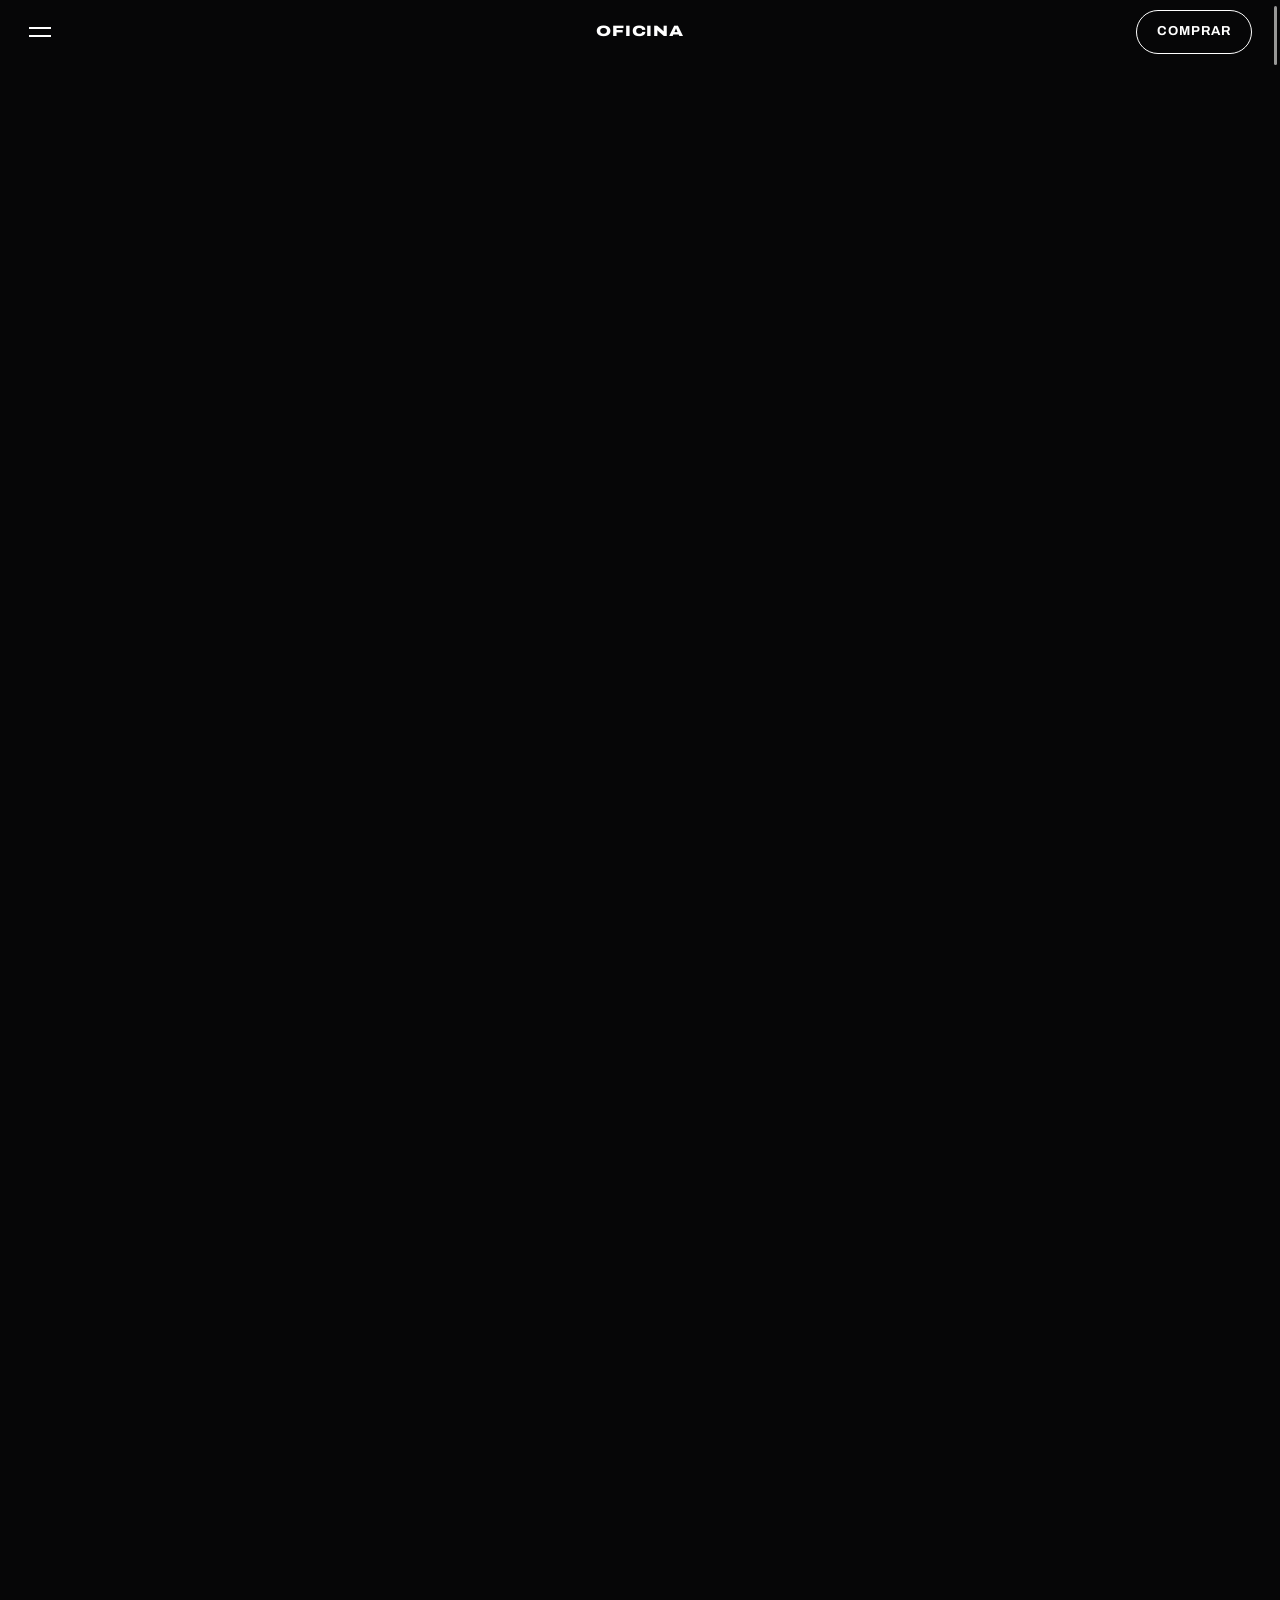
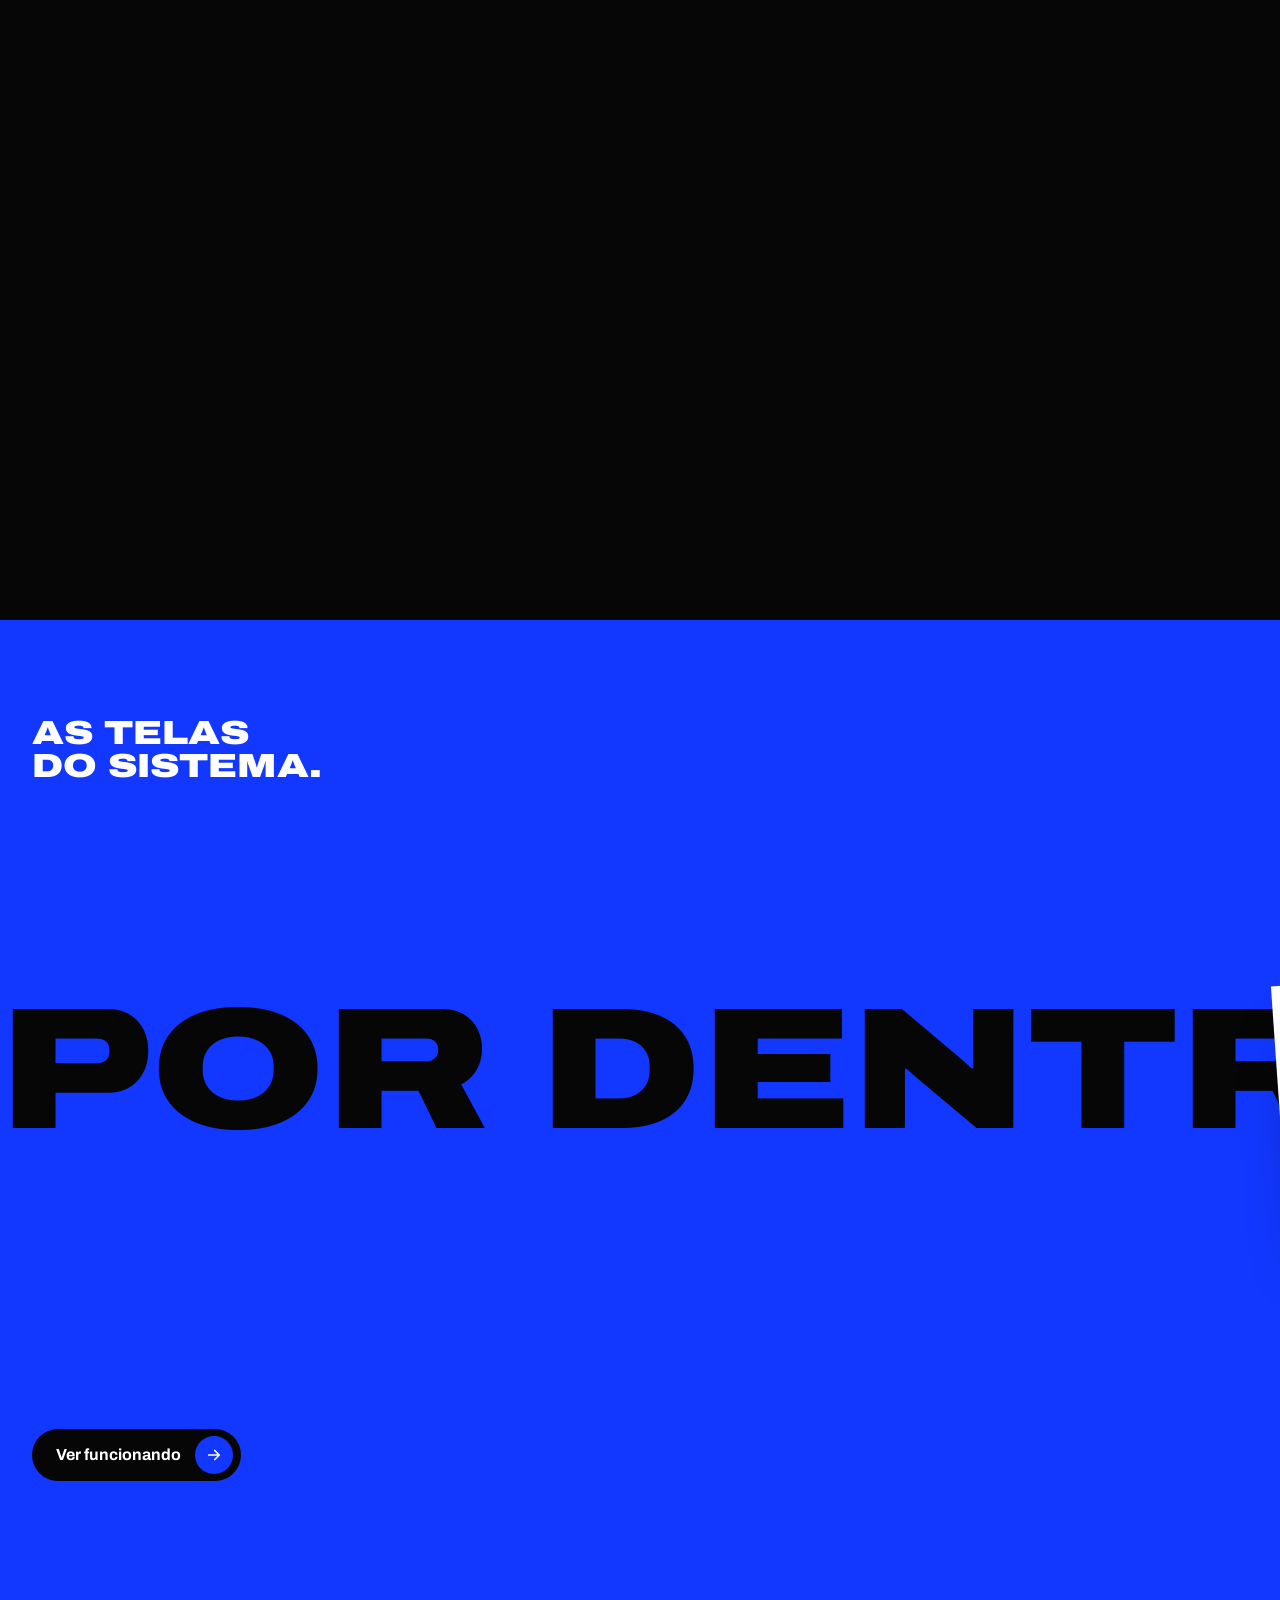
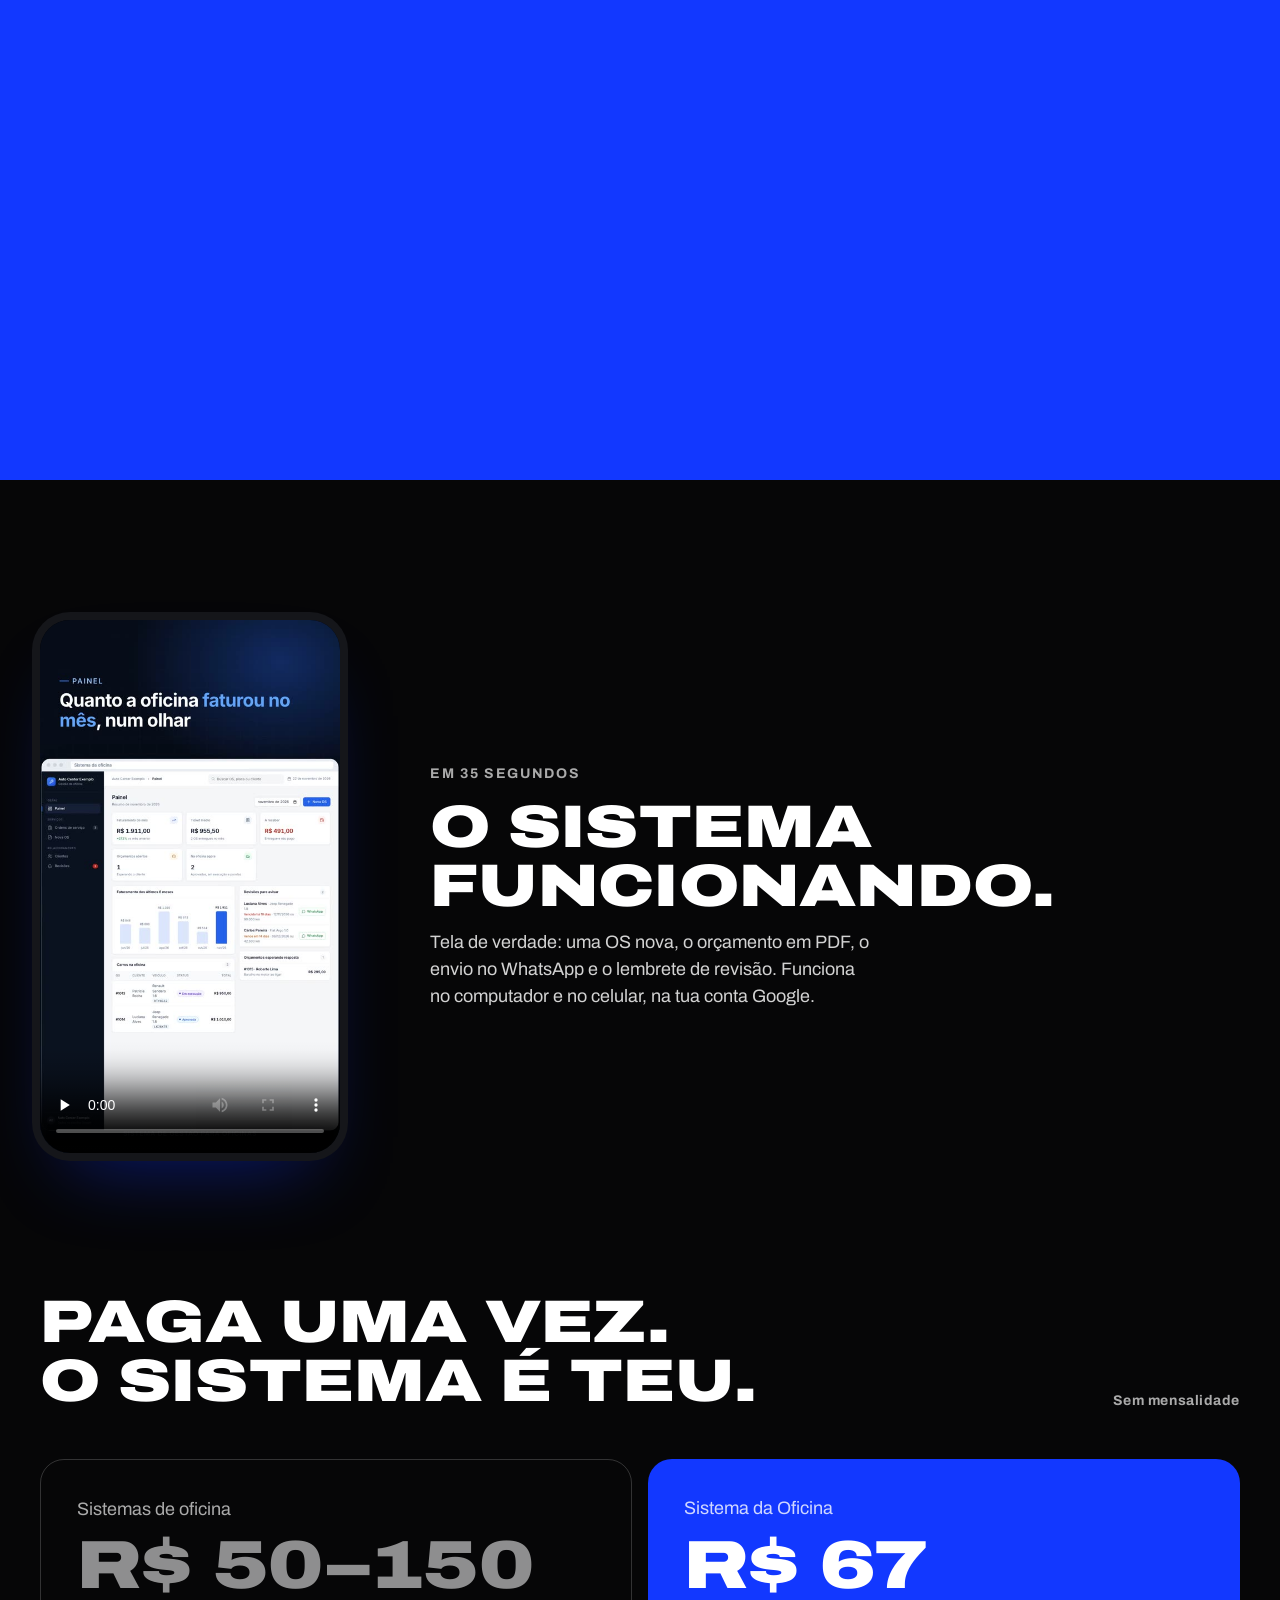
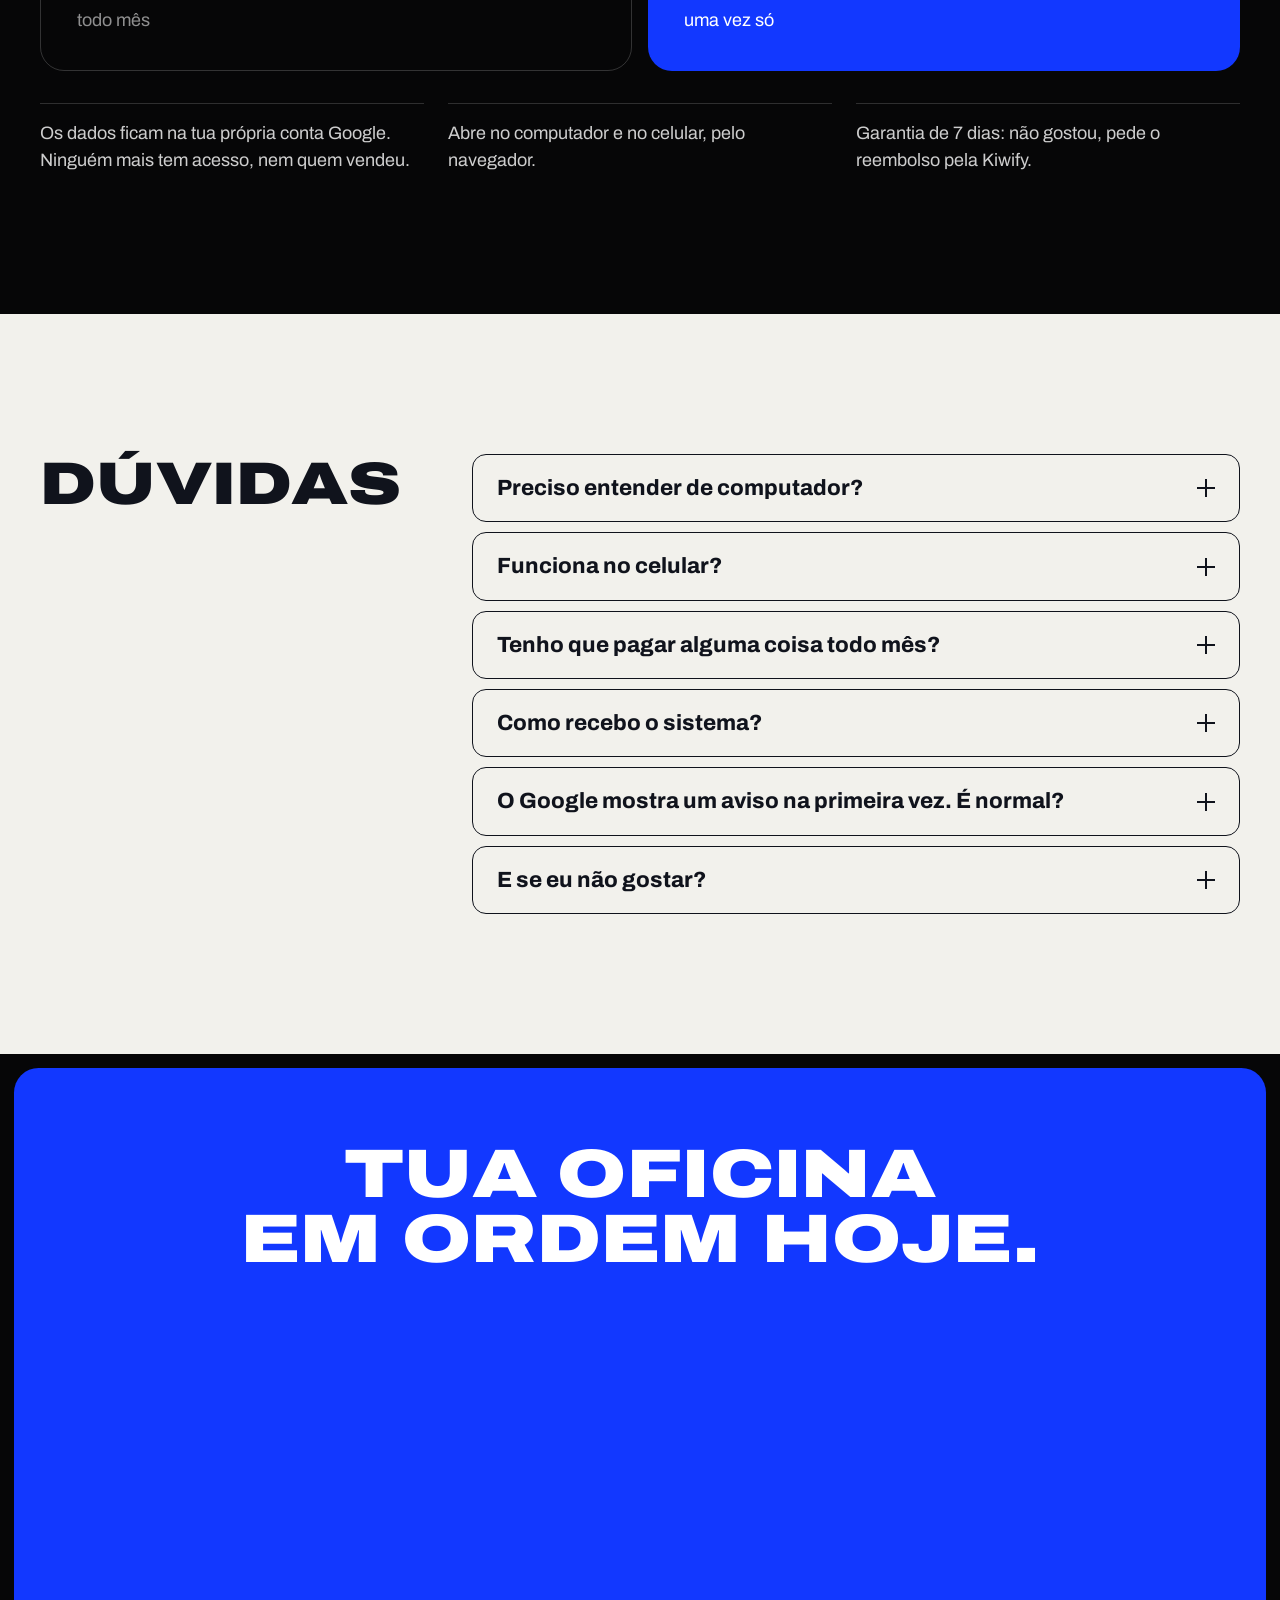
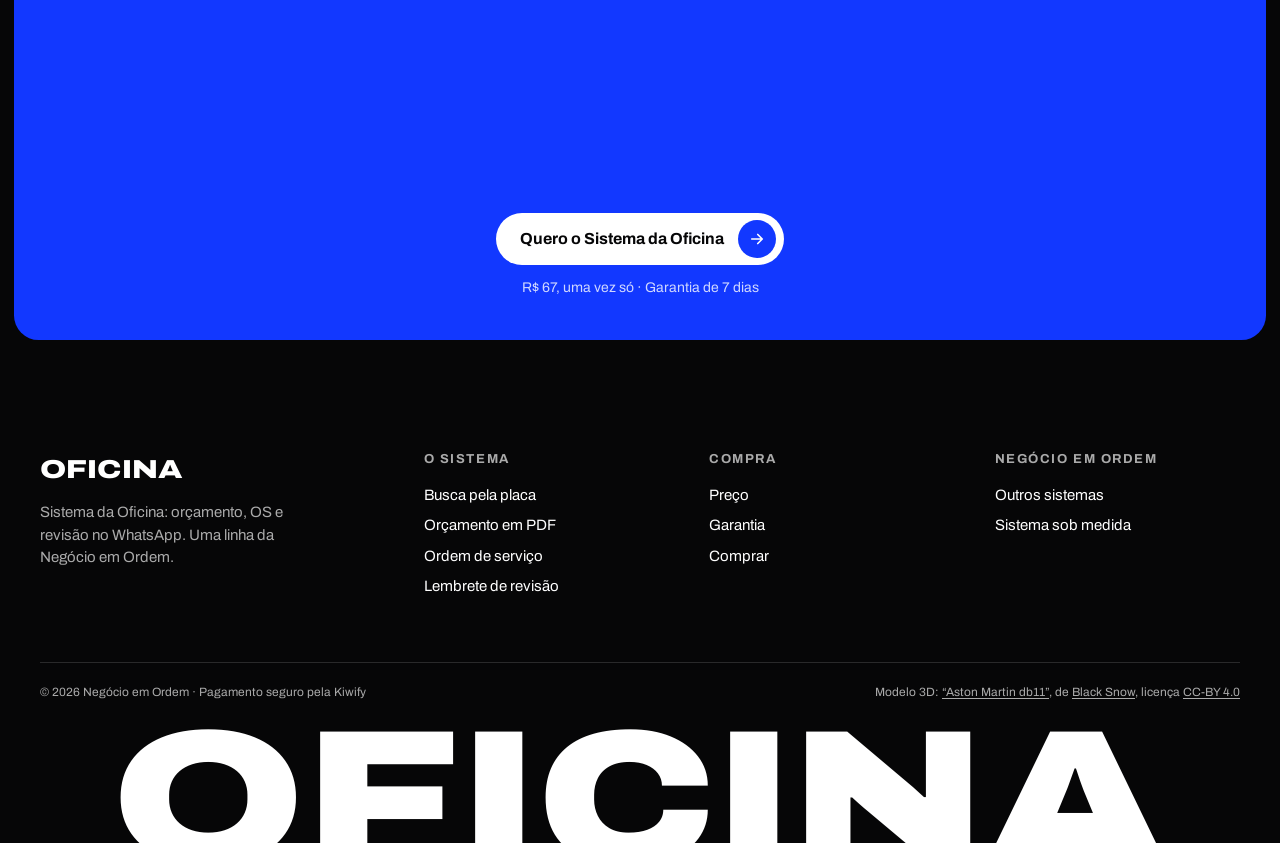
==== oficina/index.html @ cc2cb152 "Segurança: política de conteúdo (CSP) e de referência nas duas páginas Co-Authored-By: Claude Opus 5" ====
<!doctype html>
<html lang="pt-BR">
<head>
  <meta charset="utf-8">
  <meta name="viewport" content="width=device-width, initial-scale=1, viewport-fit=cover">
  <title>Sistema da Oficina · Orçamento em PDF, OS e revisão no WhatsApp</title>
  <meta name="description" content="Sistema simples para oficina mecânica: orçamento e OS em PDF com 1 clique, envio no WhatsApp, lembrete de revisão e painel do mês. R$ 67, pagamento único, sem mensalidade.">
  <meta property="og:title" content="Sistema da Oficina: tua oficina sem caderno">
  <meta property="og:description" content="Orçamento em PDF, OS, WhatsApp e lembrete de revisão. R$ 67, uma vez só.">
  <meta http-equiv="Content-Security-Policy" content="default-src 'self'; script-src 'self' 'unsafe-inline' 'wasm-unsafe-eval'; worker-src 'self' blob:; style-src 'self' 'unsafe-inline'; font-src 'self'; img-src 'self' data: blob:; media-src 'self'; connect-src 'self' data: blob:; object-src 'none'; base-uri 'self'; form-action 'none'; upgrade-insecure-requests">
  <meta name="referrer" content="strict-origin-when-cross-origin">
  <meta name="theme-color" content="#1238ff">
  <link rel="icon" href="./favicon.svg" type="image/svg+xml">
  <script type="module" crossorigin src="./assets/index-4RCoAnhT.js"></script>
  <link rel="stylesheet" crossorigin href="./assets/index-CP_zr4-T.css">
</head>
<body>
  <a class="pular" href="#servicos">Pular para o que o sistema faz</a>

  <header class="nav" data-tema="azul">
    <button class="nav__menu" type="button" aria-expanded="false" aria-controls="menu"><span class="sr">Abrir o menu</span><i></i><i></i></button>
    <a class="nav__logo larga" href="#inicio" aria-label="Sistema da Oficina, voltar ao início">Oficina</a>
    <a class="nav__cta" href="#comprar">Comprar</a>
  </header>

  <nav class="menu" id="menu" aria-label="Menu" hidden>
    <ul class="menu__lista">
      <li><a href="#servicos">O sistema</a></li>
      <li><a href="#trabalhos">Por dentro</a></li>
      <li><a href="#video">Vídeo</a></li>
      <li><a href="#preco">Preço</a></li>
      <li><a href="#duvidas">Dúvidas</a></li>
      <li><a href="#comprar">Comprar</a></li>
    </ul>
    <p class="menu__pe">R$ 67, uma vez só · Garantia de 7 dias · Pagamento pela Kiwify</p>
  </nav>

  <main>
    <!-- Cena presa: hero → passagem → mapa do sistema. O carro é o mesmo do começo ao fim (canvas .palco). -->
    <section class="cena" id="inicio" data-cena aria-label="Início">
      <div class="cena__fixa">
        <div class="abertura" aria-hidden="true"><div class="abertura__faixa"></div></div>

        <div class="hero">
          <p class="hero__marca larga" aria-hidden="true"><span>O</span><span>F</span><span>I</span><span>C</span><span>I</span><span>N</span><span>A</span></p>
          <div class="hero__vaga" aria-hidden="true"></div>
          <div class="hero__cupula" aria-hidden="true"></div>
          <div class="hero__texto">
            <h1 class="hero__titulo larga">Orçamento, OS e revisão.<br>Tua oficina sem caderno.</h1>
            <a class="botao botao--claro" href="#comprar"><span>Quero o meu por R$ 67</span><i class="botao__seta" aria-hidden="true"></i></a>
          </div>
        </div>

        <div class="mapa fundo-claro" id="servicos">
          <div class="mapa__papel" aria-hidden="true"></div>
          <div class="mapa__vaga" aria-hidden="true"></div>
          <h2 class="mapa__titulo larga">Da placa<br>à revisão.</h2>
          <ol class="mapa__lista" aria-label="O que o sistema faz">
            <li class="servico" data-zona="lavagem" data-ancora="0.30,0.42" data-lado="d">
              <h3 class="servico__nome larga">Busca pela placa</h3>
              <p>Digita a placa e o cliente aparece, com o carro e todo o histórico de serviços.</p>
              <span class="servico__preco">histórico por placa</span>
            </li>
            <li class="servico" data-zona="polimento" data-ancora="0.08,-0.40" data-lado="d">
              <h3 class="servico__nome larga">Orçamento em PDF</h3>
              <p>Peças e mão de obra somam sozinhas. O PDF sai com o nome da tua oficina.</p>
              <span class="servico__preco">com um clique</span>
            </li>
            <li class="servico" data-zona="vitrificacao" data-ancora="-0.30,-0.10" data-lado="e">
              <h3 class="servico__nome larga">Direto no WhatsApp</h3>
              <p>Um botão abre a conversa com o cliente, e a mensagem com o orçamento já vem escrita.</p>
              <span class="servico__preco">mensagem pronta</span>
            </li>
            <li class="servico" data-zona="ppf" data-ancora="-0.44,0.22" data-lado="e">
              <h3 class="servico__nome larga">Ordem de serviço</h3>
              <p>Do orçamento à entrega: aprovado, em serviço, pronto e entregue. Tu sabes onde está cada carro.</p>
              <span class="servico__preco">status de cada carro</span>
            </li>
            <li class="servico" data-zona="interior" data-ancora="-0.02,0.20" data-lado="d">
              <h3 class="servico__nome larga">Painel do mês</h3>
              <p>Faturamento, ticket médio, quanto falta receber e os carros que estão na oficina.</p>
              <span class="servico__preco">tudo num olhar</span>
            </li>
            <li class="servico" data-zona="farois" data-ancora="-0.44,-0.33" data-lado="e">
              <h3 class="servico__nome larga">Lembrete de revisão</h3>
              <p>A próxima troca de óleo por data e por KM. Quando estiver perto de vencer, o sistema avisa.</p>
              <span class="servico__preco">o cliente volta</span>
            </li>
          </ol>
          <svg class="mapa__fio" aria-hidden="true"><path pathLength="1000"/><circle r="4"/></svg>
        </div>
      </div>
    </section>

    <section class="secao trabalhos" id="trabalhos" data-cena aria-labelledby="trabalhos-titulo">
      <div class="trabalhos__fixa">
        <p class="trabalhos__palavra larga" aria-hidden="true">Por dentro</p>
        <h2 class="trabalhos__titulo larga" id="trabalhos-titulo">As telas<br>do sistema.</h2>
        <ul class="trabalhos__trilho">
          <li class="carta"><figure><div class="carta__foto" data-foto="oficina/painel.jpg"></div><figcaption><b>Painel</b><span>Faturamento e revisões</span></figcaption></figure></li>
          <li class="carta"><figure><div class="carta__foto" data-foto="oficina/nova.jpg"></div><figcaption><b>Nova OS</b><span>Placa, peças e mão de obra</span></figcaption></figure></li>
          <li class="carta"><figure><div class="carta__foto" data-foto="oficina/pdf.jpg"></div><figcaption><b>Orçamento</b><span>PDF e WhatsApp</span></figcaption></figure></li>
          <li class="carta"><figure><div class="carta__foto" data-foto="oficina/os.jpg"></div><figcaption><b>Ordens de serviço</b><span>Status de cada carro</span></figcaption></figure></li>
          <li class="carta"><figure><div class="carta__foto" data-foto="oficina/clientes.jpg"></div><figcaption><b>Clientes</b><span>Histórico por placa</span></figcaption></figure></li>
          <li class="carta"><figure><div class="carta__foto" data-foto="oficina/revisoes.jpg"></div><figcaption><b>Revisões</b><span>Lembrete no WhatsApp</span></figcaption></figure></li>
        </ul>
        <a class="botao botao--escuro trabalhos__mais" href="#video"><span>Ver funcionando</span><i class="botao__seta" aria-hidden="true"></i></a>
      </div>
    </section>

    <section class="secao video" id="video" aria-labelledby="video-titulo">
      <div class="video__grade">
        <div class="video__tela"><video src="./video.mp4" poster="./img/oficina/video-capa.jpg" controls playsinline preload="none"></video></div>
        <div class="video__legenda">
          <p class="estudio__rotulo">Em 35 segundos</p>
          <h2 class="estudio__titulo larga" id="video-titulo">O sistema<br>funcionando.</h2>
          <p class="estudio__texto">Tela de verdade: uma OS nova, o orçamento em PDF, o envio no WhatsApp e o lembrete de revisão. Funciona no computador e no celular, na tua conta Google.</p>
        </div>
      </div>
    </section>

    <section class="secao preco" id="preco" aria-labelledby="preco-titulo">
      <div class="preco__topo">
        <h2 class="parede__titulo larga" id="preco-titulo">Paga uma vez.<br>O sistema é teu.</h2>
        <p class="parede__nota">Sem mensalidade</p>
      </div>
      <div class="preco__grade">
        <div class="preco__card preco__card--eles"><p>Sistemas de oficina</p><b class="larga">R$ 50–150</b><span>todo mês</span></div>
        <div class="preco__card preco__card--nos"><p>Sistema da Oficina</p><b class="larga">R$ 67</b><span>uma vez só</span></div>
      </div>
      <ul class="preco__lista">
        <li>Os dados ficam na tua própria conta Google. Ninguém mais tem acesso, nem quem vendeu.</li>
        <li>Abre no computador e no celular, pelo navegador.</li>
        <li>Garantia de 7 dias: não gostou, pede o reembolso pela Kiwify.</li>
      </ul>
    </section>

    <section class="secao duvidas fundo-claro" id="duvidas" aria-labelledby="duvidas-titulo">
      <h2 class="duvidas__titulo larga" id="duvidas-titulo">Dúvidas</h2>
      <div class="duvidas__lista">
        <details class="duvida"><summary><span>Preciso entender de computador?</span><i aria-hidden="true"></i></summary><div class="duvida__resposta"><p>Não. Se tu usas WhatsApp, tu consegues usar o sistema.</p></div></details>
        <details class="duvida"><summary><span>Funciona no celular?</span><i aria-hidden="true"></i></summary><div class="duvida__resposta"><p>Sim. Tu abres pelo link no navegador do celular e dá para salvar como atalho na tela inicial.</p></div></details>
        <details class="duvida"><summary><span>Tenho que pagar alguma coisa todo mês?</span><i aria-hidden="true"></i></summary><div class="duvida__resposta"><p>Não. Só precisa de uma conta Google, que é gratuita.</p></div></details>
        <details class="duvida"><summary><span>Como recebo o sistema?</span><i aria-hidden="true"></i></summary><div class="duvida__resposta"><p>Logo depois do pagamento chega um link no teu e-mail. Tu clicas em "Fazer uma cópia", o sistema vai para a tua conta Google e é só colocar o nome, o endereço e o telefone da oficina.</p></div></details>
        <details class="duvida"><summary><span>O Google mostra um aviso na primeira vez. É normal?</span><i aria-hidden="true"></i></summary><div class="duvida__resposta"><p>É. Como o sistema roda só na tua conta, o Google pede a tua autorização uma vez. O passo a passo mostra onde clicar.</p></div></details>
        <details class="duvida"><summary><span>E se eu não gostar?</span><i aria-hidden="true"></i></summary><div class="duvida__resposta"><p>Tu tens 7 dias de garantia. Pede o reembolso pela própria Kiwify, sem perguntas.</p></div></details>
      </div>
    </section>

    <section class="fecho" id="comprar" data-fecho aria-labelledby="fecho-titulo">
      <div class="fecho__card">
        <h2 class="fecho__titulo larga" id="fecho-titulo"><span>Tua oficina</span> <span>em ordem</span> <span>hoje.</span></h2>
        <div class="fecho__vaga" aria-hidden="true"></div>
        <div class="fecho__acoes">
          <a class="botao botao--claro" href="#comprar" data-checkout><span>Quero o Sistema da Oficina</span><i class="botao__seta" aria-hidden="true"></i></a>
          <p>R$ 67, uma vez só · Garantia de 7 dias</p>
        </div>
      </div>
    </section>
  </main>

  <footer class="secao rodape">
    <div class="rodape__grade">
      <div class="rodape__marca">
        <p class="larga">Oficina</p>
        <p>Sistema da Oficina: orçamento, OS e revisão no WhatsApp. Uma linha da Negócio em Ordem.</p>
      </div>
      <div><h3>O sistema</h3><ul><li><a href="#servicos">Busca pela placa</a></li><li><a href="#servicos">Orçamento em PDF</a></li><li><a href="#servicos">Ordem de serviço</a></li><li><a href="#servicos">Lembrete de revisão</a></li></ul></div>
      <div><h3>Compra</h3><ul><li><a href="#preco">Preço</a></li><li><a href="#duvidas">Garantia</a></li><li><a href="#comprar">Comprar</a></li></ul></div>
      <div><h3>Negócio em Ordem</h3><ul><li><a href="../">Outros sistemas</a></li><li><a href="../#sob-medida">Sistema sob medida</a></li></ul></div>
    </div>
    <div class="rodape__fim">
      <p>© 2026 Negócio em Ordem · Pagamento seguro pela Kiwify</p>
      <p>Modelo 3D: <a href="https://sketchfab.com/3d-models/aston-martin-db11-0ce56f01b1ff40b3a4e36bc56873dbc7" target="_blank" rel="noopener">“Aston Martin db11”</a>, de <a href="https://sketchfab.com/BlackSnow02" target="_blank" rel="noopener">Black Snow</a>, licença <a href="http://creativecommons.org/licenses/by/4.0/" target="_blank" rel="noopener">CC-BY 4.0</a></p>
    </div>
    <p class="rodape__nome larga" aria-hidden="true">Oficina</p>
  </footer>

  <canvas class="palco" aria-hidden="true"></canvas>
  <script>
    /* === CONFIGURAÇÃO: cole aqui o link do checkout da Kiwify quando o produto for criado === */
    window.CHECKOUT = "";
  </script>
</body>
</html>
---- oficina/assets/index-CP_zr4-T.css ----
@font-face{font-family:Archivo Variable;font-style:normal;font-display:swap;font-weight:100 900;font-stretch:62% 125%;src:url(./archivo-vietnamese-standard-normal-rJmnGBSt.woff2)format("woff2-variations");unicode-range:U+102-103,U+110-111,U+128-129,U+168-169,U+1A0-1A1,U+1AF-1B0,U+300-301,U+303-304,U+308-309,U+323,U+329,U+1EA0-1EF9,U+20AB}@font-face{font-family:Archivo Variable;font-style:normal;font-display:swap;font-weight:100 900;font-stretch:62% 125%;src:url(./archivo-latin-ext-standard-normal-7khWdh9v.woff2)format("woff2-variations");unicode-range:U+100-2BA,U+2BD-2C5,U+2C7-2CC,U+2CE-2D7,U+2DD-2FF,U+304,U+308,U+329,U+1D00-1DBF,U+1E00-1E9F,U+1EF2-1EFF,U+2020,U+20A0-20AB,U+20AD-20C0,U+2113,U+2C60-2C7F,U+A720-A7FF}@font-face{font-family:Archivo Variable;font-style:normal;font-display:swap;font-weight:100 900;font-stretch:62% 125%;src:url(./archivo-latin-standard-normal-DY7AcnAa.woff2)format("woff2-variations");unicode-range:U+??,U+131,U+152-153,U+2BB-2BC,U+2C6,U+2DA,U+2DC,U+304,U+308,U+329,U+2000-206F,U+20AC,U+2122,U+2191,U+2193,U+2212,U+2215,U+FEFF,U+FFFD}:root{--azul:#1238ff;--azul-fundo:#0e2ad6;--preto:#060607;--grafite:#15161a;--papel:#f2f1ec;--branco:#fff;--tinta:#10131c;--cinza:#5b6170;--cinza-claro:#ffffffa8;--fonte:"Archivo Variable", "Archivo", system-ui, sans-serif;--larga:125%;--u:min(100vw / 1456, 100svh / 840);--su:min(1px, 100vw / 1280);--s-h2:calc(60 * var(--su));--s-h2-fecho:calc(78 * var(--su));--s-h3:calc(22 * var(--su));--s-corpo:calc(18 * var(--su));--s-pequeno:calc(14 * var(--su));--s-folga:calc(140 * var(--su));--s-titulo-conteudo:calc(48 * var(--su));--borda:calc(32 * var(--su));--largura:min(1200px, calc(100vw - 2 * var(--borda)));--curva:cubic-bezier(.16, 1, .3, 1);--rapido:.22s}@media (width<=1023px),(aspect-ratio<=4/5){:root{--u:min(100vw / 390, 100svh / 844);--su:min(1px, 100vw / 390);--s-h2:calc(36 * var(--su));--s-h2-fecho:calc(42 * var(--su));--s-h3:calc(19 * var(--su));--s-corpo:calc(16 * var(--su));--s-pequeno:calc(13 * var(--su));--s-folga:calc(88 * var(--su));--s-titulo-conteudo:calc(30 * var(--su));--borda:calc(20 * var(--su));--larga:104%}}*,:before,:after{box-sizing:border-box}*{margin:0;padding:0}html{-webkit-text-size-adjust:100%;scrollbar-width:none;-webkit-tap-highlight-color:transparent}html,body{overscroll-behavior-x:none;overflow-x:clip}html::-webkit-scrollbar{display:none}html.lenis,html.lenis body{height:auto}.lenis.lenis-smooth{scroll-behavior:auto!important}.lenis.lenis-stopped{overflow:clip}body{background:var(--preto);color:var(--branco);font-family:var(--fonte);font-size:var(--s-corpo);-webkit-font-smoothing:antialiased;text-rendering:optimizelegibility;line-height:1.5}img,svg,canvas{max-width:100%;display:block}a{color:inherit;text-decoration:none}button{font:inherit;color:inherit;cursor:pointer;background:0 0;border:0}ul,ol{list-style:none}.larga{font-stretch:var(--larga);text-transform:uppercase;letter-spacing:.005em;font-weight:850}.sr{clip-path:inset(50%);white-space:nowrap;width:1px;height:1px;position:absolute;overflow:hidden}.pular{z-index:100;background:var(--branco);color:var(--preto);transition:transform var(--rapido) var(--curva);border-radius:999px;padding:12px 18px;font-weight:700;position:fixed;top:16px;left:16px;transform:translateY(-160%)}.pular:focus-visible{transform:none}:focus-visible{outline:2px solid var(--branco);outline-offset:4px;border-radius:4px}.fundo-claro :focus-visible{outline-color:var(--azul)}.ln{margin:-.12em 0 -.22em;padding:.12em 0 .22em}.sbar{z-index:60;pointer-events:none;mix-blend-mode:difference;width:10px;position:fixed;top:6px;bottom:6px;right:3px}.sbar__thumb{opacity:0;width:3px;transition:opacity .5s, width .25s var(--curva);pointer-events:auto;cursor:grab;background:#fff9;border-radius:3px;position:absolute;right:0}.sbar.is-on .sbar__thumb{opacity:1}.sbar.is-none{display:none}.sbar.is-drag .sbar__thumb{cursor:grabbing}@media (hover:hover){.sbar__thumb:hover,.sbar.is-drag .sbar__thumb{opacity:1;width:6px}}.palco{z-index:3;pointer-events:none;width:100%;height:100lvh;position:fixed;top:0;left:0}.secao{z-index:4;position:relative}@media (prefers-reduced-motion:reduce){*,:before,:after{transition:none!important;animation:none!important}}.nav{z-index:50;height:calc(72 * var(--u));min-height:60px;padding:0 calc(32 * var(--u));color:var(--branco);transition:color .35s var(--curva);grid-template-columns:1fr auto 1fr;align-items:center;display:grid;position:fixed;inset:0 0 auto}.nav[data-tema=claro]{color:var(--tinta)}.nav__menu{width:44px;height:44px;transition:background-color var(--rapido) var(--curva);border-radius:999px;place-content:center;justify-self:start;gap:6px;margin-left:-10px;display:grid}.nav__menu i{width:22px;height:2px;transition:transform .4s var(--curva);background:currentColor;display:block}.nav__menu[aria-expanded=true] i:first-of-type{transform:translateY(4px)rotate(45deg)}.nav__menu[aria-expanded=true] i:last-of-type{transform:translateY(-4px)rotate(-45deg)}.nav__logo{letter-spacing:.06em;padding:13px 8px;font-size:15px}.nav__cta{letter-spacing:.08em;text-transform:uppercase;height:44px;transition:background-color var(--rapido) var(--curva), color var(--rapido) var(--curva), transform .15s;border:1.5px solid;border-radius:999px;justify-self:end;align-items:center;padding:0 20px;font-size:13px;font-weight:700;display:inline-flex}@media (hover:hover){.nav__menu:hover{background:color-mix(in srgb, currentColor 14%, transparent)}.nav__cta:hover{background:var(--branco);color:var(--azul);border-color:var(--branco)}.nav[data-tema=claro] .nav__cta:hover{background:var(--tinta);color:var(--papel);border-color:var(--tinta)}.nav__logo:hover{opacity:.7}}.nav__cta:active,.nav__menu:active{transform:scale(.96)}.menu{z-index:45;background:var(--preto);color:var(--branco);padding:calc(100 * var(--u)) calc(64 * var(--u)) calc(56 * var(--u));clip-path:inset(0 0 100%);transition:clip-path .7s var(--curva);align-content:center;display:grid;position:fixed;inset:0}.menu[hidden]{visibility:hidden;display:grid}.menu.is-aberto{clip-path:inset(0);visibility:visible}.menu__lista{gap:calc(6 * var(--u));display:grid}.menu__lista a{font-stretch:var(--larga);text-transform:uppercase;font-weight:850;font-size:clamp(36px, calc(76 * var(--u)), 92px);transition:color var(--rapido) var(--curva), transform .45s var(--curva);padding:.06em 0;line-height:1;display:inline-block}.menu__pe{margin-top:calc(48 * var(--u));color:var(--cinza-claro);font-size:15px}.menu__pe a{text-underline-offset:3px;text-decoration:underline}@media (hover:hover){.menu__lista a:hover{color:var(--azul);transform:translate(14px)}}@media (width<=1023px),(aspect-ratio<=4/5){.menu{padding:96px var(--borda) 40px}.menu__lista a{font-size:calc(40 * var(--u))}}.botao{--b-fundo:var(--branco);--b-texto:var(--preto);--b-seta:var(--azul);background:var(--b-fundo);height:52px;color:var(--b-texto);white-space:nowrap;transition:background-color var(--rapido) var(--curva), color var(--rapido) var(--curva), transform .15s var(--curva);border-radius:999px;align-items:center;gap:14px;padding:0 8px 0 24px;font-size:16px;font-weight:700;display:inline-flex}.botao--escuro{--b-fundo:var(--preto);--b-texto:var(--branco);--b-seta:var(--azul)}.botao__seta{background:var(--b-seta);border-radius:999px;flex:none;width:38px;height:38px;position:relative;overflow:hidden}.botao__seta:before,.botao__seta:after{content:"";background:var(--branco);transition:transform .45s var(--curva);position:absolute;inset:0;-webkit-mask:url("data:image/svg+xml,%3Csvg xmlns='http://www.w3.org/2000/svg' viewBox='0 0 24 24'%3E%3Cpath d='M5 12h13M13 6l6 6-6 6' fill='none' stroke='%23000' stroke-width='2.2' stroke-linecap='round' stroke-linejoin='round'/%3E%3C/svg%3E") 50%/18px no-repeat;mask:url("data:image/svg+xml,%3Csvg xmlns='http://www.w3.org/2000/svg' viewBox='0 0 24 24'%3E%3Cpath d='M5 12h13M13 6l6 6-6 6' fill='none' stroke='%23000' stroke-width='2.2' stroke-linecap='round' stroke-linejoin='round'/%3E%3C/svg%3E") 50%/18px no-repeat}.botao__seta:after{transform:translate(-100%)}@media (hover:hover){.botao:hover .botao__seta:before{transform:translate(100%)}.botao:hover .botao__seta:after{transform:translate(0)}.botao--claro:hover{--b-fundo:#e9ecff}.botao--escuro:hover{--b-fundo:#1b1c21}}.botao:active{transform:scale(.98)}.cena{z-index:1;height:780svh;position:relative}.cena__fixa{background:var(--azul);height:100svh;position:sticky;top:0;overflow:hidden}.abertura{z-index:6;pointer-events:none;position:absolute;inset:0}.abertura:before{content:"";background:var(--preto);clip-path:polygon(var(--a1,-40%) 0, 100% 0, 100% 100%, var(--a2,-60%) 100%);position:absolute;inset:0}.abertura__faixa{clip-path:polygon(var(--f1,-40%) 0, var(--a1,-40%) 0, var(--a2,-60%) 100%, var(--f2,-60%) 100%);background:#3d5bff;position:absolute;inset:0}html:not(.js) .abertura,.abertura.is-fim{display:none}.hero{position:absolute;inset:0}.hero__marca{left:50%;top:calc(86 * var(--u));font-size:calc(248 * var(--u));white-space:nowrap;color:var(--branco);font-weight:900;line-height:.8;display:flex;position:absolute;translate:-50%}.hero__marca span{display:block}.hero__vaga{left:50%;top:calc(370 * var(--u));width:calc(670 * var(--u));height:calc(306 * var(--u));position:absolute;transform:translate(-50%,-50%)}.hero__cupula{left:50%;top:calc(454 * var(--u));width:calc(1864 * var(--u));aspect-ratio:1;margin-left:calc(-932 * var(--u));background:var(--preto);transform-origin:50%;translate:0 var(--sobe,0%);border-radius:50%;position:absolute}.hero__texto{left:0;right:0;top:calc(560 * var(--u));justify-items:center;gap:calc(24 * var(--u));text-align:center;padding:0 var(--borda);display:grid;position:absolute}.hero__titulo{font-size:calc(26 * var(--u));text-wrap:balance;font-weight:800;line-height:1.12}.mapa{color:var(--tinta);pointer-events:none;position:absolute;inset:0}.mapa__papel{background:var(--papel);transform:translateY(var(--papel-y,101%));position:absolute;inset:0}.mapa__vaga{width:calc(640 * var(--u));height:calc(290 * var(--u));position:absolute;top:54%;left:50%;transform:translate(-50%,-50%)}.mapa__titulo{left:calc(64 * var(--u));top:calc(118 * var(--u));font-size:calc(54 * var(--u));visibility:hidden;font-weight:900;line-height:.98;position:absolute}.mapa__lista{position:absolute;inset:0}.servico{width:calc(286 * var(--u));gap:calc(10 * var(--u));visibility:hidden;pointer-events:auto;display:grid;position:absolute;top:0;left:0}.servico__nome{font-size:calc(22 * var(--u));font-weight:850;line-height:1.05}.servico p{font-size:calc(16 * var(--u));color:#3c4150;line-height:1.45}.servico__preco{margin-top:calc(4 * var(--u));padding:calc(6 * var(--u)) calc(12 * var(--u));background:var(--azul);color:var(--branco);font-size:calc(14 * var(--u));border-radius:999px;justify-self:start;font-weight:700}.mapa__fio{width:100%;height:100%;position:absolute;inset:0;overflow:visible}.mapa__fio path{fill:none;stroke:var(--tinta);stroke-width:1.2px;stroke-dasharray:1000;stroke-dashoffset:1000px}.mapa__fio circle{fill:var(--azul);opacity:0}@media (width<=1023px),(aspect-ratio<=4/5){.cena{height:500svh}.hero__marca{top:calc(118 * var(--u));font-size:calc(96 * var(--u))}.hero__vaga{top:calc(372 * var(--u));width:calc(176 * var(--u));height:calc(380 * var(--u))}.hero__cupula{top:calc(540 * var(--u));width:calc(1000 * var(--u));margin-left:calc(-500 * var(--u))}.hero__texto{top:calc(612 * var(--u));gap:calc(20 * var(--u))}.hero__titulo{font-size:calc(17 * var(--u))}.hero__titulo br{display:none}.mapa__vaga{width:calc(190 * var(--u));height:calc(410 * var(--u));top:50%}.mapa__titulo{left:var(--borda);top:calc(88 * var(--u));font-size:calc(34 * var(--u))}.servico{width:auto;right:var(--borda);bottom:calc(28 * var(--u));gap:8px;left:var(--borda)!important;top:auto!important}.servico__nome{font-size:19px}.servico p{font-size:15px}.servico__preco{padding:5px 11px;font-size:13px}}[data-foto]{background:#23252b 50%/cover no-repeat}.trabalhos{background:var(--azul);height:340svh}.trabalhos__fixa{align-items:center;height:100svh;display:flex;position:sticky;top:0;overflow:hidden}.trabalhos__palavra{text-align:center;color:var(--preto);white-space:nowrap;pointer-events:none;font-size:12.3457vw;font-weight:900;line-height:.8;position:absolute;top:50%;left:0;right:0;translate:0 -50%}.trabalhos__titulo{left:var(--borda);top:calc(110 * var(--u));font-size:calc(38 * var(--u));color:var(--branco);z-index:2;font-weight:900;line-height:1;position:absolute}.trabalhos__trilho{align-items:center;gap:calc(56 * var(--u));margin-top:calc(90 * var(--u));padding:0 calc(120 * var(--u)) 0 100vw;will-change:transform;flex:none;display:flex;position:relative}.carta{width:calc(270 * var(--u));transform:rotate(var(--r,-4deg)) translateY(var(--dy,0));flex:none}.carta:nth-child(2n){--r:3deg;--dy:calc(36 * var(--u))}.carta:nth-child(3n){--r:-2deg;--dy:calc(-24 * var(--u))}.carta figure{background:var(--branco);color:var(--tinta);padding:calc(12 * var(--u)) calc(12 * var(--u)) calc(16 * var(--u));box-shadow:0 30px 60px -30px #0000008c}.carta__foto{aspect-ratio:4/5}.carta figcaption{margin-top:calc(12 * var(--u));font-size:calc(15 * var(--u));justify-content:space-between;gap:12px;line-height:1.2;display:flex}.carta figcaption b{font-weight:800}.carta figcaption span{color:var(--cinza);text-align:right}.trabalhos__mais{left:var(--borda);bottom:calc(44 * var(--u));z-index:2;position:absolute}.estudio{background:var(--preto);height:100svh;min-height:560px;overflow:hidden}.estudio__foto{position:absolute;inset:0;transform:scale(1.08)}.estudio:after{content:"";pointer-events:none;background:linear-gradient(#0000 45%,#060607db);position:absolute;inset:0}.estudio__legenda{left:var(--borda);bottom:calc(56 * var(--su));z-index:2;gap:calc(14 * var(--su));max-width:calc(820 * var(--su));display:grid;position:absolute}.estudio__rotulo{font-size:var(--s-pequeno);letter-spacing:.12em;text-transform:uppercase;color:var(--cinza-claro);font-weight:700}.estudio__titulo{font-size:var(--s-h2);font-weight:900;line-height:.98}.estudio__texto{font-size:var(--s-corpo);color:#ffffffd1;max-width:44ch}.parede{background:var(--preto);padding:var(--s-folga) 0;overflow:hidden}.parede__topo{width:var(--largura);justify-content:space-between;align-items:end;gap:24px;margin:0 auto;display:flex}.parede__titulo{font-size:var(--s-h2);flex:1;font-weight:900;line-height:.98}.parede__nota{font-size:var(--s-pequeno);letter-spacing:.04em;color:var(--cinza-claro);white-space:nowrap;font-weight:700}.parede__mural{width:var(--largura);height:calc(650 * var(--su));margin:var(--s-titulo-conteudo) auto 0;touch-action:pan-y;position:relative}.polaroide{left:var(--x);top:var(--y);width:calc(214 * var(--su));padding:calc(12 * var(--su)) calc(12 * var(--su)) calc(18 * var(--su));background:var(--branco);color:var(--tinta);rotate:var(--r);cursor:grab;-webkit-user-select:none;user-select:none;touch-action:pan-y;transition:box-shadow .3s var(--curva);position:absolute;box-shadow:0 24px 50px -24px #000000b3}.polaroide.is-pegando{cursor:grabbing;box-shadow:0 40px 70px -26px #000000d9}.polaroide__foto{aspect-ratio:4/3;pointer-events:none}.polaroide p{margin-top:calc(12 * var(--su));font-size:calc(15 * var(--su));line-height:1.35}.polaroide b{margin-top:calc(10 * var(--su));font-size:calc(13 * var(--su));color:var(--azul);font-weight:800;display:block}@media (hover:hover){.polaroide:hover{box-shadow:0 34px 64px -26px #000c}}.parede__dica{width:var(--largura);margin:calc(20 * var(--su)) auto 0;font-size:var(--s-pequeno);color:var(--cinza-claro)}.duvidas{background:var(--papel);color:var(--tinta);padding:var(--s-folga) 0;gap:calc(48 * var(--su));width:100%;padding-left:max(var(--borda), (100vw - 1200px) / 2);padding-right:max(var(--borda), (100vw - 1200px) / 2);grid-template-columns:minmax(0,1fr) minmax(0,2fr);display:grid}.duvidas__titulo{font-size:var(--s-h2);font-weight:900;line-height:1}.duvidas__lista{gap:calc(10 * var(--su));display:grid}.duvida{border:1.5px solid var(--tinta);border-radius:calc(14 * var(--su));transition:background-color .35s var(--curva), color .35s var(--curva), border-color .35s;overflow:hidden}.duvida summary{cursor:pointer;padding:calc(20 * var(--su)) calc(24 * var(--su));font-size:var(--s-h3);justify-content:space-between;align-items:center;gap:20px;font-weight:750;line-height:1.2;list-style:none;display:flex}.duvida summary::-webkit-details-marker{display:none}.duvida summary i{flex:none;width:18px;height:18px;position:relative}.duvida summary i:before,.duvida summary i:after{content:"";height:2px;transition:transform .4s var(--curva);background:currentColor;margin-top:-1px;position:absolute;top:50%;left:0;right:0}.duvida summary i:after{transform:rotate(90deg)}.duvida[open] summary i:after{transform:rotate(0)}.duvida__resposta{padding:0 calc(24 * var(--su)) calc(24 * var(--su));font-size:var(--s-corpo);max-width:60ch;overflow:hidden}.duvida[open]{background:var(--azul);color:var(--branco);border-color:var(--azul)}@media (hover:hover){.duvida:not([open]) summary:hover{background:#10131c0f}}.duvida summary:focus-visible{outline-offset:-6px}.fecho{z-index:2;background:var(--preto);padding:calc(16 * var(--u));height:100svh;min-height:620px;position:relative}.fecho__card{border-radius:calc(28 * var(--u));background:var(--azul);height:100%;padding:calc(84 * var(--u)) var(--borda) calc(48 * var(--u));grid-template-rows:auto 1fr auto;justify-items:center;display:grid;position:relative;overflow:hidden}.fecho__titulo{font-size:calc(78 * var(--u));text-align:center;max-width:17ch;font-weight:900;line-height:.95}.fecho__titulo span{display:inline-block;position:relative}.fecho__titulo b{font-weight:inherit}.fecho__bloco{background:var(--preto);position:absolute;inset:.06em -.05em .02em}.fecho__vaga{width:calc(640 * var(--u));height:100%;max-height:calc(290 * var(--u));align-self:center}.fecho__acoes{justify-items:center;gap:12px;display:grid}.fecho__acoes p{color:#fffc;font-size:14px}.rodape{background:var(--preto);color:var(--branco);padding-top:calc(96 * var(--su));overflow:hidden}.rodape__grade{width:var(--largura);gap:calc(40 * var(--su));grid-template-columns:1.4fr 1fr 1fr 1fr;margin:0 auto;font-size:15px;display:grid}.rodape__grade h3{letter-spacing:.12em;text-transform:uppercase;color:var(--cinza-claro);margin-bottom:14px;font-size:13px;font-weight:700}.rodape__grade li+li,.rodape__grade p+p{margin-top:8px}.rodape__grade a{transition:color var(--rapido) var(--curva)}@media (hover:hover){.rodape__grade a:hover{color:#8fa2ff}}.rodape__marca p:first-child{margin-bottom:12px;font-size:26px}.rodape__marca p+p{color:var(--cinza-claro);max-width:30ch}.rodape__fim{width:var(--largura);margin:calc(64 * var(--su)) auto 0;color:var(--cinza-claro);border-top:1px solid #ffffff24;justify-content:space-between;gap:24px;padding-top:20px;font-size:12px;display:flex}.rodape__fim a{text-underline-offset:2px;text-decoration:underline}.rodape__nome{text-align:center;margin:calc(28 * var(--su)) 0 calc(-.14 * 100vw / 3.95);font-size:25.3165vw;font-weight:900;line-height:.74}@media (width<=1023px),(aspect-ratio<=4/5){.trabalhos{height:auto;padding:calc(96 * var(--su)) 0 calc(72 * var(--su));overflow:clip}.trabalhos__fixa{height:auto;display:block;position:relative;overflow:visible}.trabalhos__titulo{padding:0 var(--borda);font-size:var(--s-h2);position:relative;top:auto;left:auto}.trabalhos__palavra{font-size:16.129vw;top:58%}.trabalhos__trilho{margin-top:calc(36 * var(--su));padding:calc(40 * var(--su)) var(--borda) calc(48 * var(--su));gap:calc(18 * var(--su));scroll-snap-type:x mandatory;scrollbar-width:none;overscroll-behavior-x:contain;will-change:auto;overflow-x:auto}.trabalhos__trilho::-webkit-scrollbar{display:none}.carta{scroll-snap-align:center;width:74vw}.trabalhos__mais{margin:0 var(--borda);position:relative;bottom:auto;left:auto}.estudio__titulo{font-size:calc(31 * var(--su))}.parede__topo{justify-content:start;display:grid}.parede__mural{height:calc(1090 * var(--su))}.polaroide{width:calc(166 * var(--su))}.polaroide:nth-child(odd){--x:0%!important}.polaroide:nth-child(2n){--x:52%!important}.polaroide:first-child,.polaroide:nth-child(2){--y:0%!important}.polaroide:nth-child(3),.polaroide:nth-child(4){--y:34%!important}.polaroide:nth-child(5),.polaroide:nth-child(6){--y:67%!important}.duvidas{gap:calc(28 * var(--su));grid-template-columns:1fr}.fecho__titulo{font-size:calc(40 * var(--u))}.fecho__vaga{width:calc(150 * var(--u));max-height:calc(330 * var(--u))}.rodape__grade{grid-template-columns:1fr 1fr}.rodape__marca{grid-column:1/-1}.rodape__fim{flex-direction:column}}.hero__marca{top:calc(118 * var(--u));font-size:calc(156 * var(--u))}.trabalhos .carta{width:calc(430 * var(--u))}.trabalhos .carta__foto{aspect-ratio:16/10;background-position:0 0}.trabalhos__palavra{font-size:13.5135vw}.video{background:var(--preto);padding:var(--s-folga) 0;overflow:hidden}.video__grade{width:var(--largura);gap:calc(90 * var(--su));grid-template-columns:auto 1fr;align-items:center;margin:0 auto;display:grid}.video__tela{width:calc(300 * var(--su));aspect-ratio:9/16;border-radius:calc(30 * var(--su));box-shadow:0 0 0 calc(8 * var(--su)) var(--grafite), 0 40px 80px -30px #1238ff73;background:#000;overflow:hidden}.video__tela video{object-fit:cover;width:100%;height:100%}.video__legenda{gap:calc(14 * var(--su));display:grid}.preco{background:var(--preto);padding:0 0 var(--s-folga)}.preco__topo{width:var(--largura);justify-content:space-between;align-items:end;gap:24px;margin:0 auto;display:flex}.preco__grade{width:var(--largura);margin:var(--s-titulo-conteudo) auto 0;gap:calc(16 * var(--su));grid-template-columns:1fr 1fr;display:grid}.preco__card{border-radius:calc(24 * var(--su));padding:calc(36 * var(--su));gap:calc(8 * var(--su));display:grid}.preco__card p{font-size:var(--s-corpo);color:var(--cinza-claro)}.preco__card b{font-size:calc(68 * var(--su));white-space:nowrap;font-weight:900;line-height:1}.preco__card span{font-size:var(--s-corpo)}.preco__card--eles{color:#ffffff8c;border:1.5px solid #ffffff2e}.preco__card--nos{background:var(--azul)}.preco__card--nos p{color:#fffc}.preco__lista{width:var(--largura);margin:calc(32 * var(--su)) auto 0;gap:calc(24 * var(--su));font-size:var(--s-corpo);color:#fffc;grid-template-columns:repeat(3,1fr);display:grid}.preco__lista li{padding-top:calc(16 * var(--su));border-top:1px solid #ffffff29}@media (width<=1023px),(aspect-ratio<=4/5){.hero__marca{top:calc(126 * var(--u));font-size:calc(58 * var(--u))}.trabalhos .carta{width:82vw}.trabalhos__palavra{font-size:18.5185vw}.video__grade{text-align:center;grid-template-columns:1fr;justify-items:center}.video__tela{width:calc(240 * var(--su))}.preco__topo{justify-content:start;display:grid}.preco__grade,.preco__lista{grid-template-columns:1fr}.preco__card b{font-size:calc(54 * var(--su))}}.rodape__nome{margin-bottom:-2.08955vw;font-size:14.9254vw}@media (width<=1023px),(aspect-ratio<=4/5){.preco .parede__titulo{font-size:calc(29 * var(--su))}.preco__card{padding:calc(24 * var(--su))}.preco__card b{font-size:calc(42 * var(--su))}.nav__logo{font-size:14px}}
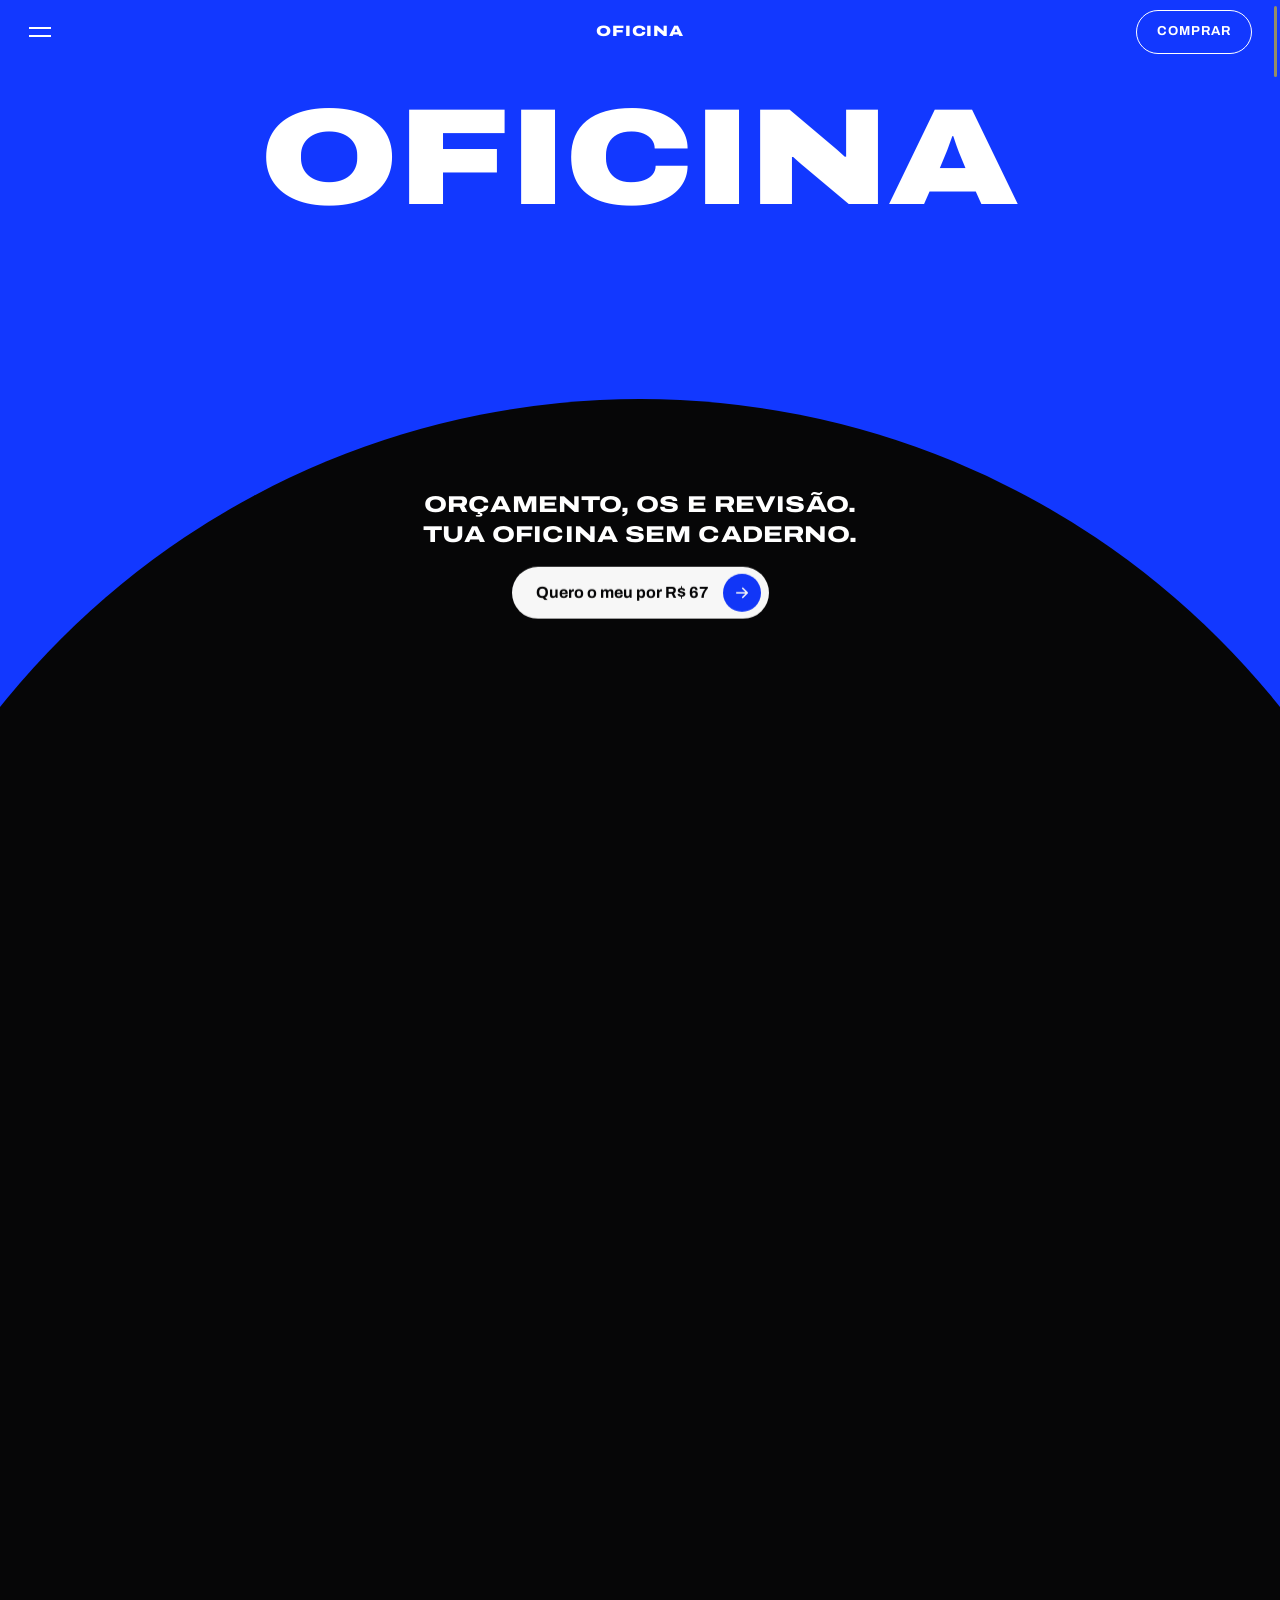
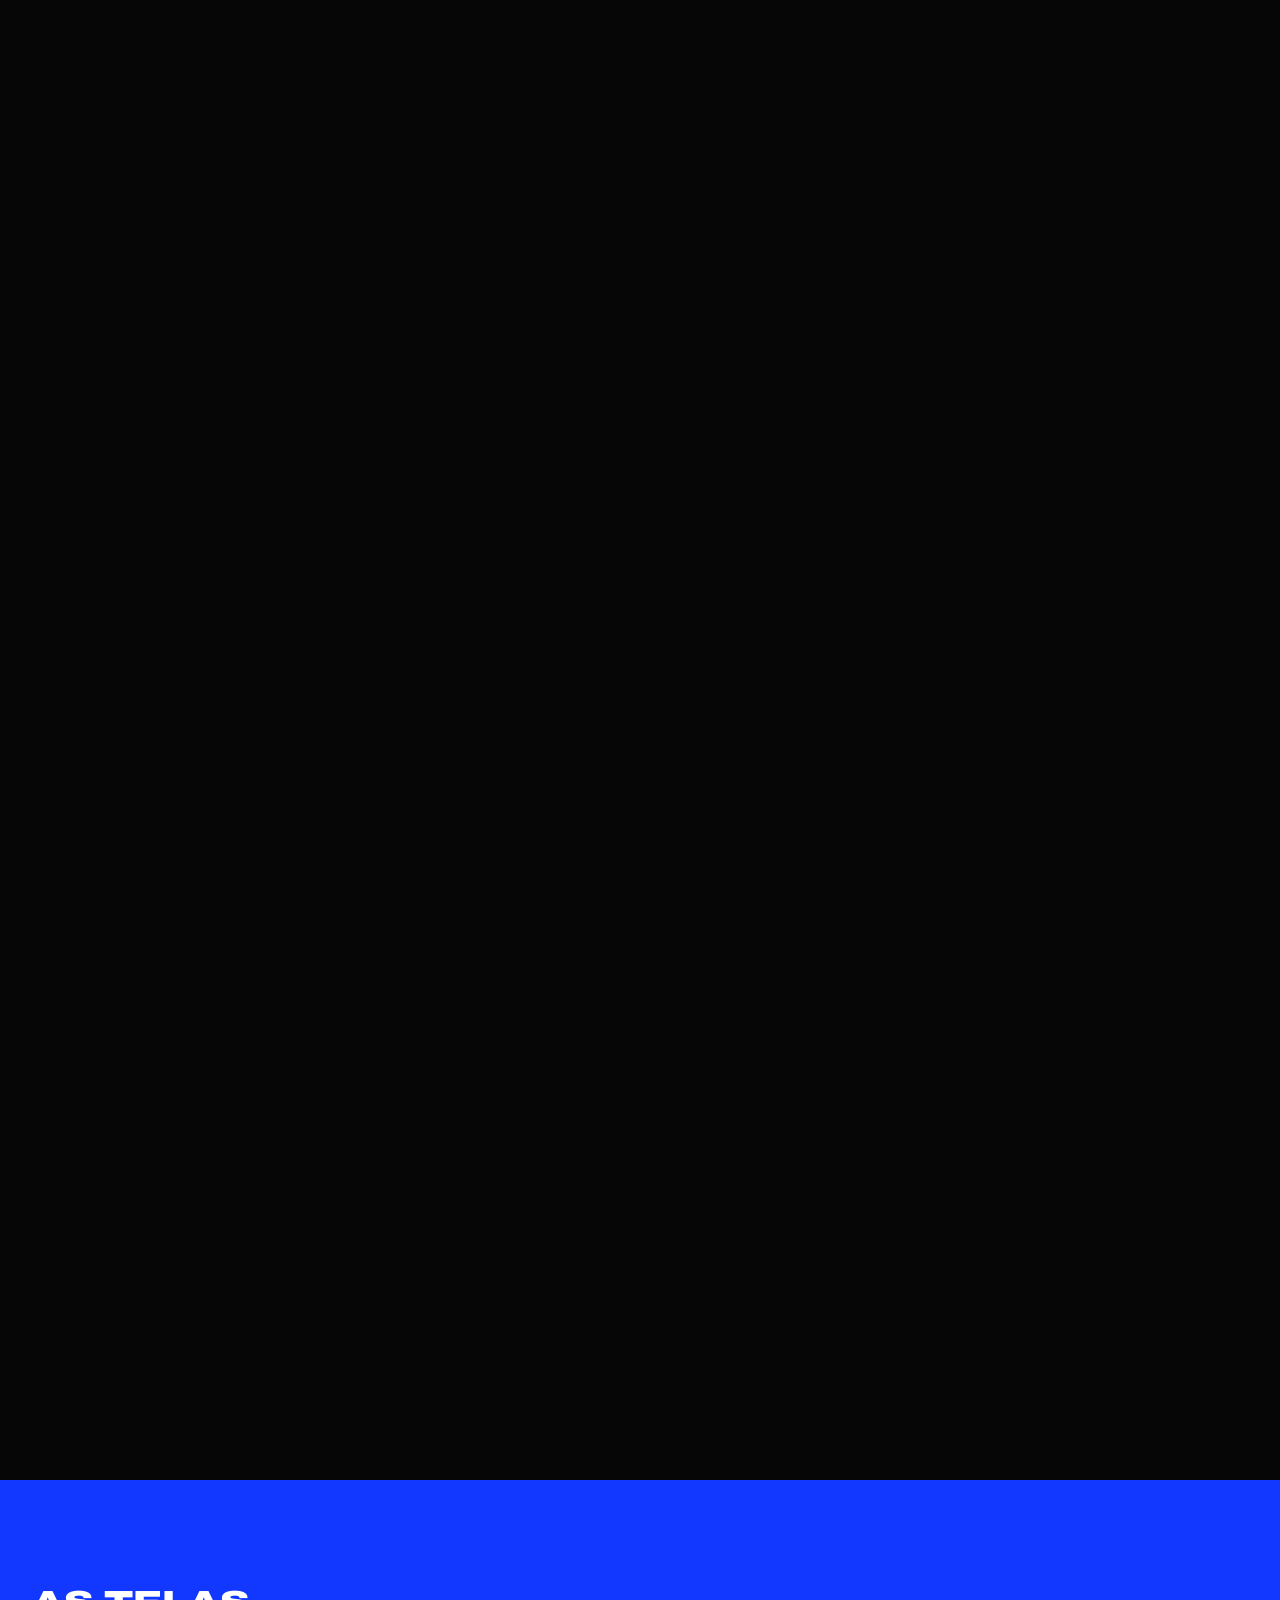
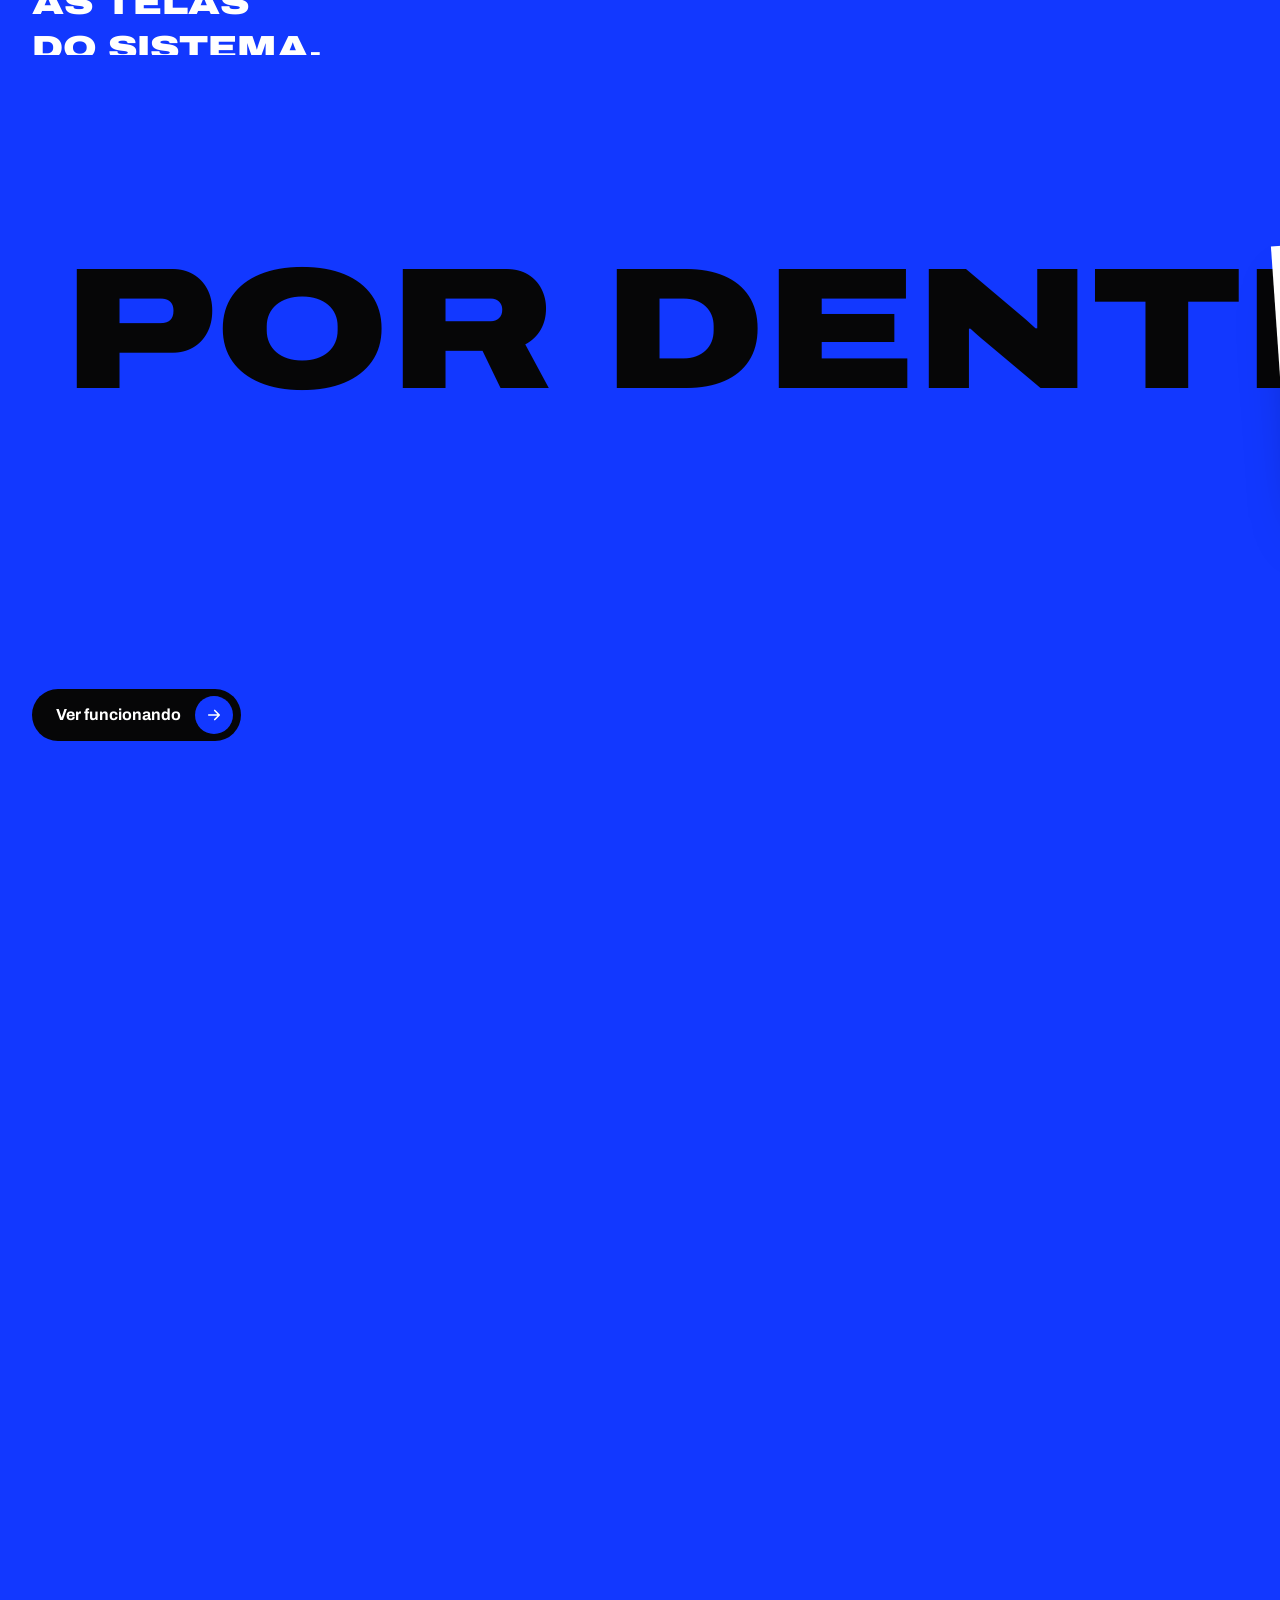
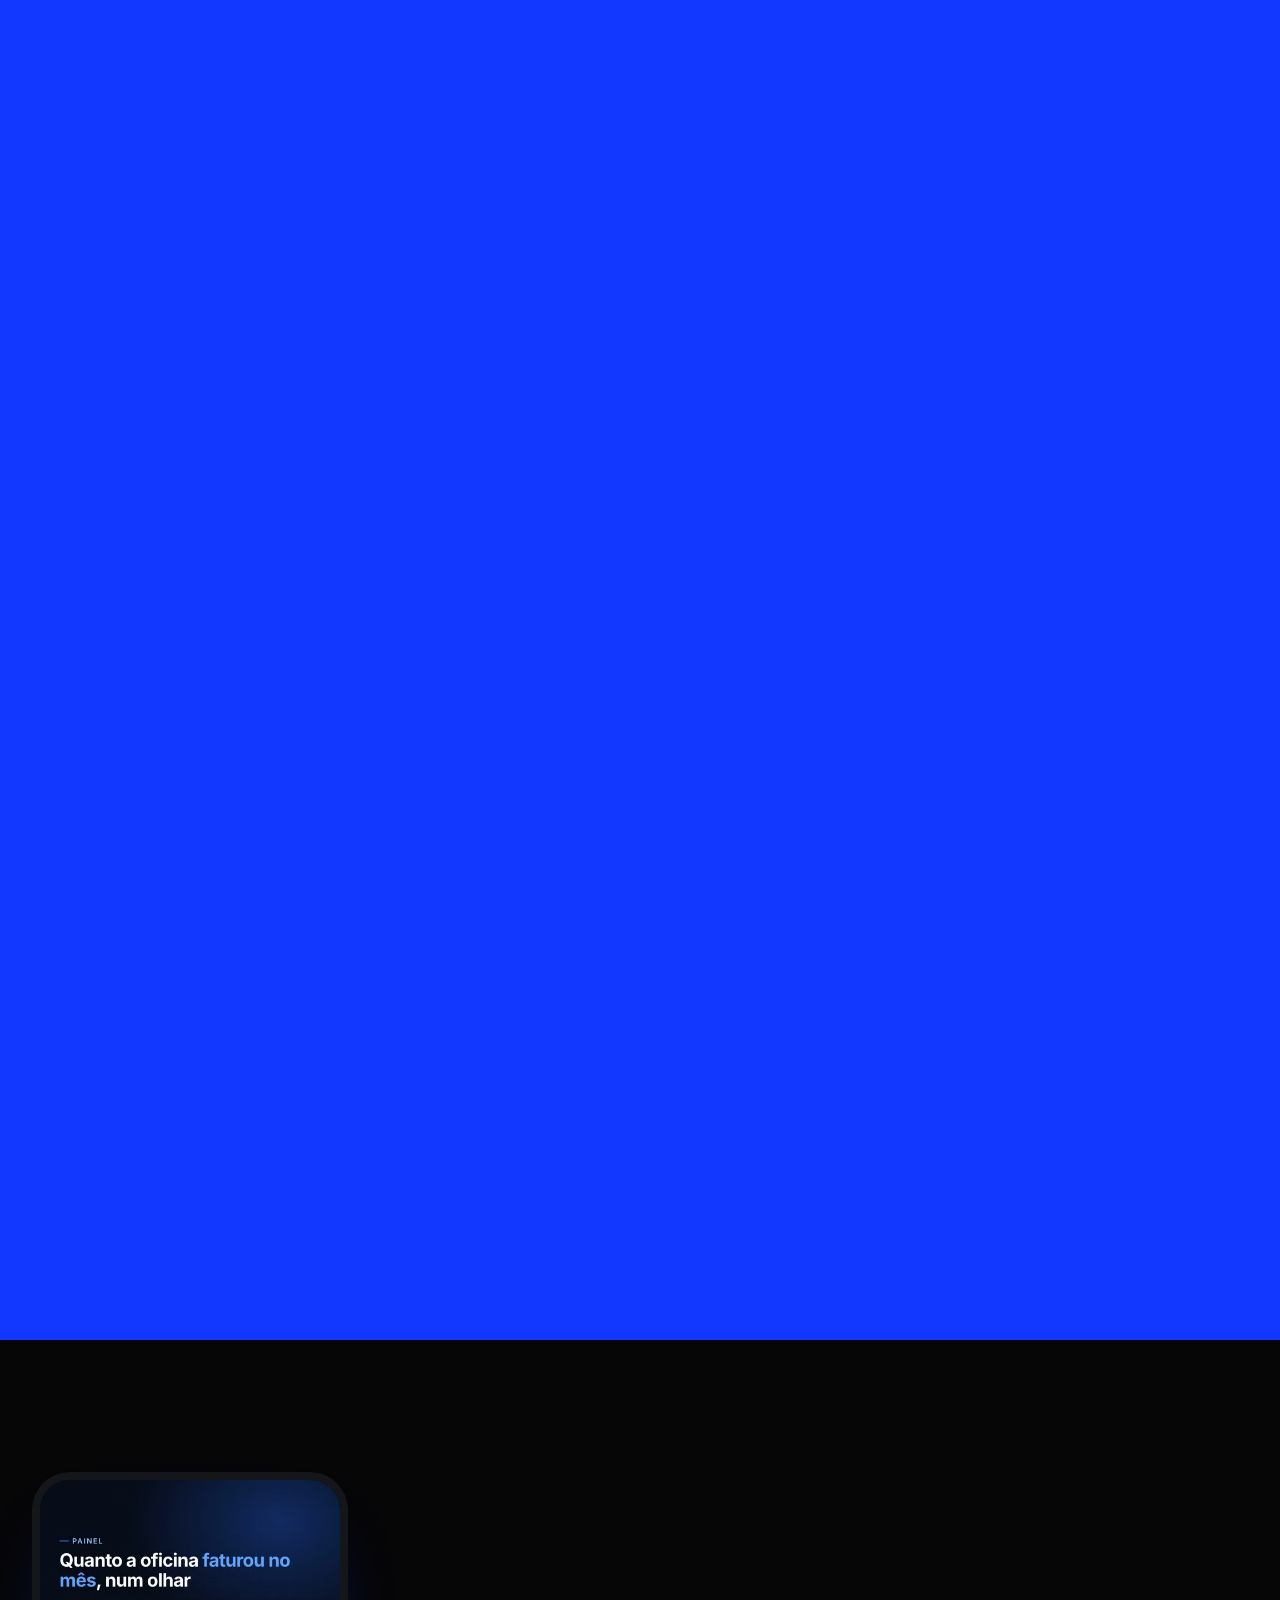
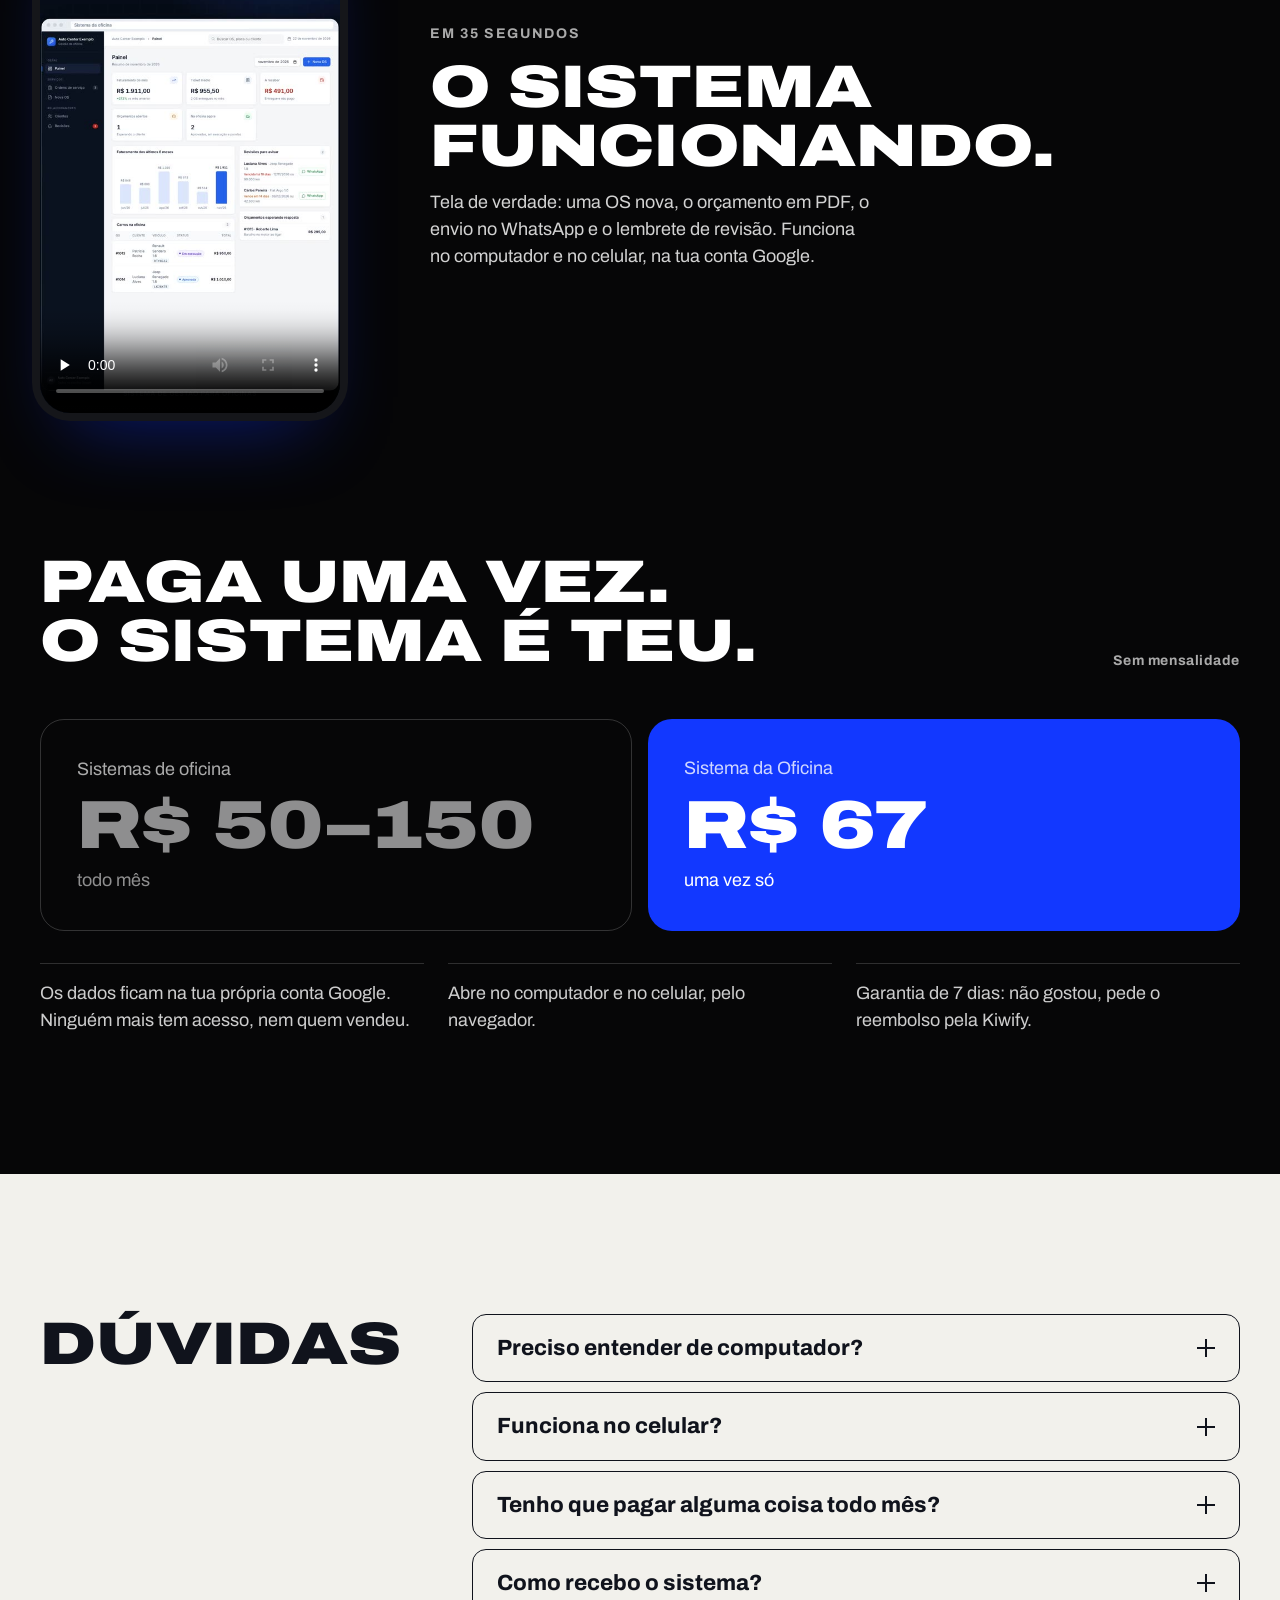
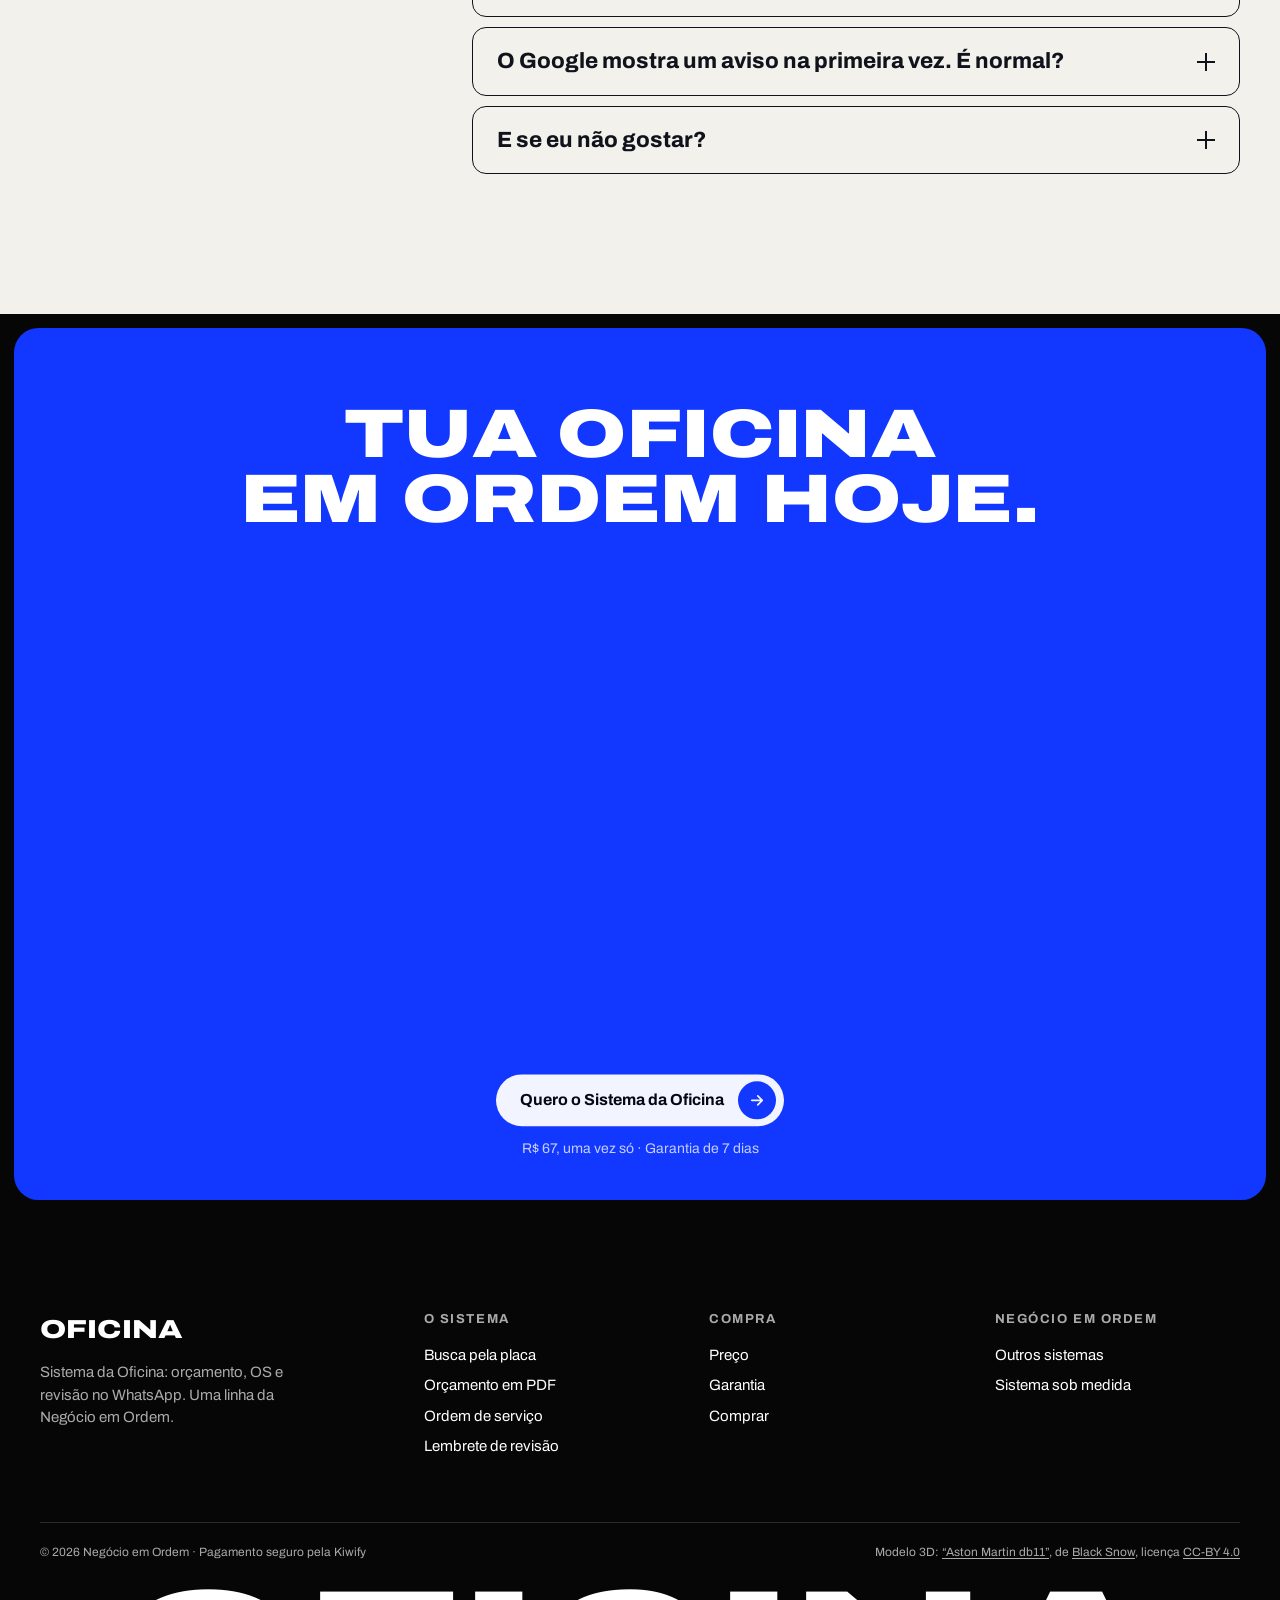
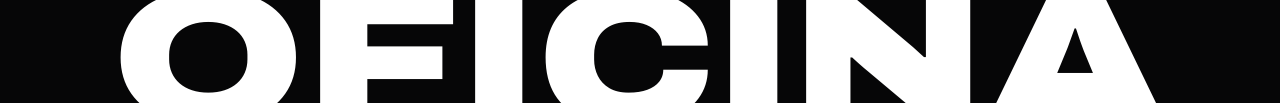
==== commit 7a74d5d2: "Oficina mais leve: sem freio de rolagem, cena mais curta, 3D em resolução menor e adaptável, modo se" ====
--- a/oficina/index.html
+++ b/oficina/index.html
@@ -11,8 +11,8 @@
   <meta name="referrer" content="strict-origin-when-cross-origin">
   <meta name="theme-color" content="#1238ff">
   <link rel="icon" href="./favicon.svg" type="image/svg+xml">
-  <script type="module" crossorigin src="./assets/index-4RCoAnhT.js"></script>
-  <link rel="stylesheet" crossorigin href="./assets/index-CP_zr4-T.css">
+  <script type="module" crossorigin src="./assets/index-CKi3rF2f.js"></script>
+  <link rel="stylesheet" crossorigin href="./assets/index-D0x4g2pP.css">
 </head>
 <body>
   <a class="pular" href="#servicos">Pular para o que o sistema faz</a>
@@ -179,7 +179,7 @@
   <canvas class="palco" aria-hidden="true"></canvas>
   <script>
     /* === CONFIGURAÇÃO: cole aqui o link do checkout da Kiwify quando o produto for criado === */
-    window.CHECKOUT = "";
+    window.CHECKOUT = "https://pay.kiwify.com.br/V57jU0e";
   </script>
 </body>
 </html>
--- a/oficina/assets/index-D0x4g2pP.css
+++ b/oficina/assets/index-D0x4g2pP.css
@@ -0,0 +1 @@
+@font-face{font-family:Archivo Variable;font-style:normal;font-display:swap;font-weight:100 900;font-stretch:62% 125%;src:url(./archivo-vietnamese-standard-normal-rJmnGBSt.woff2)format("woff2-variations");unicode-range:U+102-103,U+110-111,U+128-129,U+168-169,U+1A0-1A1,U+1AF-1B0,U+300-301,U+303-304,U+308-309,U+323,U+329,U+1EA0-1EF9,U+20AB}@font-face{font-family:Archivo Variable;font-style:normal;font-display:swap;font-weight:100 900;font-stretch:62% 125%;src:url(./archivo-latin-ext-standard-normal-7khWdh9v.woff2)format("woff2-variations");unicode-range:U+100-2BA,U+2BD-2C5,U+2C7-2CC,U+2CE-2D7,U+2DD-2FF,U+304,U+308,U+329,U+1D00-1DBF,U+1E00-1E9F,U+1EF2-1EFF,U+2020,U+20A0-20AB,U+20AD-20C0,U+2113,U+2C60-2C7F,U+A720-A7FF}@font-face{font-family:Archivo Variable;font-style:normal;font-display:swap;font-weight:100 900;font-stretch:62% 125%;src:url(./archivo-latin-standard-normal-DY7AcnAa.woff2)format("woff2-variations");unicode-range:U+??,U+131,U+152-153,U+2BB-2BC,U+2C6,U+2DA,U+2DC,U+304,U+308,U+329,U+2000-206F,U+20AC,U+2122,U+2191,U+2193,U+2212,U+2215,U+FEFF,U+FFFD}:root{--azul:#1238ff;--azul-fundo:#0e2ad6;--preto:#060607;--grafite:#15161a;--papel:#f2f1ec;--branco:#fff;--tinta:#10131c;--cinza:#5b6170;--cinza-claro:#ffffffa8;--fonte:"Archivo Variable", "Archivo", system-ui, sans-serif;--larga:125%;--u:min(100vw / 1456, 100svh / 840);--su:min(1px, 100vw / 1280);--s-h2:calc(60 * var(--su));--s-h2-fecho:calc(78 * var(--su));--s-h3:calc(22 * var(--su));--s-corpo:calc(18 * var(--su));--s-pequeno:calc(14 * var(--su));--s-folga:calc(140 * var(--su));--s-titulo-conteudo:calc(48 * var(--su));--borda:calc(32 * var(--su));--largura:min(1200px, calc(100vw - 2 * var(--borda)));--curva:cubic-bezier(.16, 1, .3, 1);--rapido:.22s}@media (width<=1023px),(aspect-ratio<=4/5){:root{--u:min(100vw / 390, 100svh / 844);--su:min(1px, 100vw / 390);--s-h2:calc(36 * var(--su));--s-h2-fecho:calc(42 * var(--su));--s-h3:calc(19 * var(--su));--s-corpo:calc(16 * var(--su));--s-pequeno:calc(13 * var(--su));--s-folga:calc(88 * var(--su));--s-titulo-conteudo:calc(30 * var(--su));--borda:calc(20 * var(--su));--larga:104%}}*,:before,:after{box-sizing:border-box}*{margin:0;padding:0}html{-webkit-text-size-adjust:100%;scrollbar-width:none;-webkit-tap-highlight-color:transparent}html,body{overscroll-behavior-x:none;overflow-x:clip}html::-webkit-scrollbar{display:none}html.lenis,html.lenis body{height:auto}.lenis.lenis-smooth{scroll-behavior:auto!important}.lenis.lenis-stopped{overflow:clip}body{background:var(--preto);color:var(--branco);font-family:var(--fonte);font-size:var(--s-corpo);-webkit-font-smoothing:antialiased;text-rendering:optimizelegibility;line-height:1.5}img,svg,canvas{max-width:100%;display:block}a{color:inherit;text-decoration:none}button{font:inherit;color:inherit;cursor:pointer;background:0 0;border:0}ul,ol{list-style:none}.larga{font-stretch:var(--larga);text-transform:uppercase;letter-spacing:.005em;font-weight:850}.sr{clip-path:inset(50%);white-space:nowrap;width:1px;height:1px;position:absolute;overflow:hidden}.pular{z-index:100;background:var(--branco);color:var(--preto);transition:transform var(--rapido) var(--curva);border-radius:999px;padding:12px 18px;font-weight:700;position:fixed;top:16px;left:16px;transform:translateY(-160%)}.pular:focus-visible{transform:none}:focus-visible{outline:2px solid var(--branco);outline-offset:4px;border-radius:4px}.fundo-claro :focus-visible{outline-color:var(--azul)}.ln{margin:-.12em 0 -.22em;padding:.12em 0 .22em}.sbar{z-index:60;pointer-events:none;mix-blend-mode:difference;width:10px;position:fixed;top:6px;bottom:6px;right:3px}.sbar__thumb{opacity:0;width:3px;transition:opacity .5s, width .25s var(--curva);pointer-events:auto;cursor:grab;background:#fff9;border-radius:3px;position:absolute;right:0}.sbar.is-on .sbar__thumb{opacity:1}.sbar.is-none{display:none}.sbar.is-drag .sbar__thumb{cursor:grabbing}@media (hover:hover){.sbar__thumb:hover,.sbar.is-drag .sbar__thumb{opacity:1;width:6px}}.palco{z-index:3;pointer-events:none;width:100%;height:100lvh;position:fixed;top:0;left:0}.secao{z-index:4;position:relative}@media (prefers-reduced-motion:reduce){*,:before,:after{transition:none!important;animation:none!important}}.nav{z-index:50;height:calc(72 * var(--u));min-height:60px;padding:0 calc(32 * var(--u));color:var(--branco);transition:color .35s var(--curva);grid-template-columns:1fr auto 1fr;align-items:center;display:grid;position:fixed;inset:0 0 auto}.nav[data-tema=claro]{color:var(--tinta)}.nav__menu{width:44px;height:44px;transition:background-color var(--rapido) var(--curva);border-radius:999px;place-content:center;justify-self:start;gap:6px;margin-left:-10px;display:grid}.nav__menu i{width:22px;height:2px;transition:transform .4s var(--curva);background:currentColor;display:block}.nav__menu[aria-expanded=true] i:first-of-type{transform:translateY(4px)rotate(45deg)}.nav__menu[aria-expanded=true] i:last-of-type{transform:translateY(-4px)rotate(-45deg)}.nav__logo{letter-spacing:.06em;padding:13px 8px;font-size:15px}.nav__cta{letter-spacing:.08em;text-transform:uppercase;height:44px;transition:background-color var(--rapido) var(--curva), color var(--rapido) var(--curva), transform .15s;border:1.5px solid;border-radius:999px;justify-self:end;align-items:center;padding:0 20px;font-size:13px;font-weight:700;display:inline-flex}@media (hover:hover){.nav__menu:hover{background:color-mix(in srgb, currentColor 14%, transparent)}.nav__cta:hover{background:var(--branco);color:var(--azul);border-color:var(--branco)}.nav[data-tema=claro] .nav__cta:hover{background:var(--tinta);color:var(--papel);border-color:var(--tinta)}.nav__logo:hover{opacity:.7}}.nav__cta:active,.nav__menu:active{transform:scale(.96)}.menu{z-index:45;background:var(--preto);color:var(--branco);padding:calc(100 * var(--u)) calc(64 * var(--u)) calc(56 * var(--u));clip-path:inset(0 0 100%);transition:clip-path .7s var(--curva);align-content:center;display:grid;position:fixed;inset:0}.menu[hidden]{visibility:hidden;display:grid}.menu.is-aberto{clip-path:inset(0);visibility:visible}.menu__lista{gap:calc(6 * var(--u));display:grid}.menu__lista a{font-stretch:var(--larga);text-transform:uppercase;font-weight:850;font-size:clamp(36px, calc(76 * var(--u)), 92px);transition:color var(--rapido) var(--curva), transform .45s var(--curva);padding:.06em 0;line-height:1;display:inline-block}.menu__pe{margin-top:calc(48 * var(--u));color:var(--cinza-claro);font-size:15px}.menu__pe a{text-underline-offset:3px;text-decoration:underline}@media (hover:hover){.menu__lista a:hover{color:var(--azul);transform:translate(14px)}}@media (width<=1023px),(aspect-ratio<=4/5){.menu{padding:96px var(--borda) 40px}.menu__lista a{font-size:calc(40 * var(--u))}}.botao{--b-fundo:var(--branco);--b-texto:var(--preto);--b-seta:var(--azul);background:var(--b-fundo);height:52px;color:var(--b-texto);white-space:nowrap;transition:background-color var(--rapido) var(--curva), color var(--rapido) var(--curva), transform .15s var(--curva);border-radius:999px;align-items:center;gap:14px;padding:0 8px 0 24px;font-size:16px;font-weight:700;display:inline-flex}.botao--escuro{--b-fundo:var(--preto);--b-texto:var(--branco);--b-seta:var(--azul)}.botao__seta{background:var(--b-seta);border-radius:999px;flex:none;width:38px;height:38px;position:relative;overflow:hidden}.botao__seta:before,.botao__seta:after{content:"";background:var(--branco);transition:transform .45s var(--curva);position:absolute;inset:0;-webkit-mask:url("data:image/svg+xml,%3Csvg xmlns='http://www.w3.org/2000/svg' viewBox='0 0 24 24'%3E%3Cpath d='M5 12h13M13 6l6 6-6 6' fill='none' stroke='%23000' stroke-width='2.2' stroke-linecap='round' stroke-linejoin='round'/%3E%3C/svg%3E") 50%/18px no-repeat;mask:url("data:image/svg+xml,%3Csvg xmlns='http://www.w3.org/2000/svg' viewBox='0 0 24 24'%3E%3Cpath d='M5 12h13M13 6l6 6-6 6' fill='none' stroke='%23000' stroke-width='2.2' stroke-linecap='round' stroke-linejoin='round'/%3E%3C/svg%3E") 50%/18px no-repeat}.botao__seta:after{transform:translate(-100%)}@media (hover:hover){.botao:hover .botao__seta:before{transform:translate(100%)}.botao:hover .botao__seta:after{transform:translate(0)}.botao--claro:hover{--b-fundo:#e9ecff}.botao--escuro:hover{--b-fundo:#1b1c21}}.botao:active{transform:scale(.98)}.cena{z-index:1;height:780svh;position:relative}.cena__fixa{background:var(--azul);height:100svh;position:sticky;top:0;overflow:hidden}.abertura{z-index:6;pointer-events:none;position:absolute;inset:0}.abertura:before{content:"";background:var(--preto);clip-path:polygon(var(--a1,-40%) 0, 100% 0, 100% 100%, var(--a2,-60%) 100%);position:absolute;inset:0}.abertura__faixa{clip-path:polygon(var(--f1,-40%) 0, var(--a1,-40%) 0, var(--a2,-60%) 100%, var(--f2,-60%) 100%);background:#3d5bff;position:absolute;inset:0}html:not(.js) .abertura,.abertura.is-fim{display:none}.hero{position:absolute;inset:0}.hero__marca{left:50%;top:calc(86 * var(--u));font-size:calc(248 * var(--u));white-space:nowrap;color:var(--branco);font-weight:900;line-height:.8;display:flex;position:absolute;translate:-50%}.hero__marca span{display:block}.hero__vaga{left:50%;top:calc(370 * var(--u));width:calc(670 * var(--u));height:calc(306 * var(--u));position:absolute;transform:translate(-50%,-50%)}.hero__cupula{left:50%;top:calc(454 * var(--u));width:calc(1864 * var(--u));aspect-ratio:1;margin-left:calc(-932 * var(--u));background:var(--preto);transform-origin:50%;translate:0 var(--sobe,0%);border-radius:50%;position:absolute}.hero__texto{left:0;right:0;top:calc(560 * var(--u));justify-items:center;gap:calc(24 * var(--u));text-align:center;padding:0 var(--borda);display:grid;position:absolute}.hero__titulo{font-size:calc(26 * var(--u));text-wrap:balance;font-weight:800;line-height:1.12}.mapa{color:var(--tinta);pointer-events:none;position:absolute;inset:0}.mapa__papel{background:var(--papel);transform:translateY(var(--papel-y,101%));position:absolute;inset:0}.mapa__vaga{width:calc(640 * var(--u));height:calc(290 * var(--u));position:absolute;top:54%;left:50%;transform:translate(-50%,-50%)}.mapa__titulo{left:calc(64 * var(--u));top:calc(118 * var(--u));font-size:calc(54 * var(--u));visibility:hidden;font-weight:900;line-height:.98;position:absolute}.mapa__lista{position:absolute;inset:0}.servico{width:calc(286 * var(--u));gap:calc(10 * var(--u));visibility:hidden;pointer-events:auto;display:grid;position:absolute;top:0;left:0}.servico__nome{font-size:calc(22 * var(--u));font-weight:850;line-height:1.05}.servico p{font-size:calc(16 * var(--u));color:#3c4150;line-height:1.45}.servico__preco{margin-top:calc(4 * var(--u));padding:calc(6 * var(--u)) calc(12 * var(--u));background:var(--azul);color:var(--branco);font-size:calc(14 * var(--u));border-radius:999px;justify-self:start;font-weight:700}.mapa__fio{width:100%;height:100%;position:absolute;inset:0;overflow:visible}.mapa__fio path{fill:none;stroke:var(--tinta);stroke-width:1.2px;stroke-dasharray:1000;stroke-dashoffset:1000px}.mapa__fio circle{fill:var(--azul);opacity:0}@media (width<=1023px),(aspect-ratio<=4/5){.cena{height:500svh}.hero__marca{top:calc(118 * var(--u));font-size:calc(96 * var(--u))}.hero__vaga{top:calc(372 * var(--u));width:calc(176 * var(--u));height:calc(380 * var(--u))}.hero__cupula{top:calc(540 * var(--u));width:calc(1000 * var(--u));margin-left:calc(-500 * var(--u))}.hero__texto{top:calc(612 * var(--u));gap:calc(20 * var(--u))}.hero__titulo{font-size:calc(17 * var(--u))}.hero__titulo br{display:none}.mapa__vaga{width:calc(190 * var(--u));height:calc(410 * var(--u));top:50%}.mapa__titulo{left:var(--borda);top:calc(88 * var(--u));font-size:calc(34 * var(--u))}.servico{width:auto;right:var(--borda);bottom:calc(28 * var(--u));gap:8px;left:var(--borda)!important;top:auto!important}.servico__nome{font-size:19px}.servico p{font-size:15px}.servico__preco{padding:5px 11px;font-size:13px}}[data-foto]{background:#23252b 50%/cover no-repeat}.trabalhos{background:var(--azul);height:340svh}.trabalhos__fixa{align-items:center;height:100svh;display:flex;position:sticky;top:0;overflow:hidden}.trabalhos__palavra{text-align:center;color:var(--preto);white-space:nowrap;pointer-events:none;font-size:12.3457vw;font-weight:900;line-height:.8;position:absolute;top:50%;left:0;right:0;translate:0 -50%}.trabalhos__titulo{left:var(--borda);top:calc(110 * var(--u));font-size:calc(38 * var(--u));color:var(--branco);z-index:2;font-weight:900;line-height:1;position:absolute}.trabalhos__trilho{align-items:center;gap:calc(56 * var(--u));margin-top:calc(90 * var(--u));padding:0 calc(120 * var(--u)) 0 100vw;will-change:transform;flex:none;display:flex;position:relative}.carta{width:calc(270 * var(--u));transform:rotate(var(--r,-4deg)) translateY(var(--dy,0));flex:none}.carta:nth-child(2n){--r:3deg;--dy:calc(36 * var(--u))}.carta:nth-child(3n){--r:-2deg;--dy:calc(-24 * var(--u))}.carta figure{background:var(--branco);color:var(--tinta);padding:calc(12 * var(--u)) calc(12 * var(--u)) calc(16 * var(--u));box-shadow:0 30px 60px -30px #0000008c}.carta__foto{aspect-ratio:4/5}.carta figcaption{margin-top:calc(12 * var(--u));font-size:calc(15 * var(--u));justify-content:space-between;gap:12px;line-height:1.2;display:flex}.carta figcaption b{font-weight:800}.carta figcaption span{color:var(--cinza);text-align:right}.trabalhos__mais{left:var(--borda);bottom:calc(44 * var(--u));z-index:2;position:absolute}.estudio{background:var(--preto);height:100svh;min-height:560px;overflow:hidden}.estudio__foto{position:absolute;inset:0;transform:scale(1.08)}.estudio:after{content:"";pointer-events:none;background:linear-gradient(#0000 45%,#060607db);position:absolute;inset:0}.estudio__legenda{left:var(--borda);bottom:calc(56 * var(--su));z-index:2;gap:calc(14 * var(--su));max-width:calc(820 * var(--su));display:grid;position:absolute}.estudio__rotulo{font-size:var(--s-pequeno);letter-spacing:.12em;text-transform:uppercase;color:var(--cinza-claro);font-weight:700}.estudio__titulo{font-size:var(--s-h2);font-weight:900;line-height:.98}.estudio__texto{font-size:var(--s-corpo);color:#ffffffd1;max-width:44ch}.parede{background:var(--preto);padding:var(--s-folga) 0;overflow:hidden}.parede__topo{width:var(--largura);justify-content:space-between;align-items:end;gap:24px;margin:0 auto;display:flex}.parede__titulo{font-size:var(--s-h2);flex:1;font-weight:900;line-height:.98}.parede__nota{font-size:var(--s-pequeno);letter-spacing:.04em;color:var(--cinza-claro);white-space:nowrap;font-weight:700}.parede__mural{width:var(--largura);height:calc(650 * var(--su));margin:var(--s-titulo-conteudo) auto 0;touch-action:pan-y;position:relative}.polaroide{left:var(--x);top:var(--y);width:calc(214 * var(--su));padding:calc(12 * var(--su)) calc(12 * var(--su)) calc(18 * var(--su));background:var(--branco);color:var(--tinta);rotate:var(--r);cursor:grab;-webkit-user-select:none;user-select:none;touch-action:pan-y;transition:box-shadow .3s var(--curva);position:absolute;box-shadow:0 24px 50px -24px #000000b3}.polaroide.is-pegando{cursor:grabbing;box-shadow:0 40px 70px -26px #000000d9}.polaroide__foto{aspect-ratio:4/3;pointer-events:none}.polaroide p{margin-top:calc(12 * var(--su));font-size:calc(15 * var(--su));line-height:1.35}.polaroide b{margin-top:calc(10 * var(--su));font-size:calc(13 * var(--su));color:var(--azul);font-weight:800;display:block}@media (hover:hover){.polaroide:hover{box-shadow:0 34px 64px -26px #000c}}.parede__dica{width:var(--largura);margin:calc(20 * var(--su)) auto 0;font-size:var(--s-pequeno);color:var(--cinza-claro)}.duvidas{background:var(--papel);color:var(--tinta);padding:var(--s-folga) 0;gap:calc(48 * var(--su));width:100%;padding-left:max(var(--borda), (100vw - 1200px) / 2);padding-right:max(var(--borda), (100vw - 1200px) / 2);grid-template-columns:minmax(0,1fr) minmax(0,2fr);display:grid}.duvidas__titulo{font-size:var(--s-h2);font-weight:900;line-height:1}.duvidas__lista{gap:calc(10 * var(--su));display:grid}.duvida{border:1.5px solid var(--tinta);border-radius:calc(14 * var(--su));transition:background-color .35s var(--curva), color .35s var(--curva), border-color .35s;overflow:hidden}.duvida summary{cursor:pointer;padding:calc(20 * var(--su)) calc(24 * var(--su));font-size:var(--s-h3);justify-content:space-between;align-items:center;gap:20px;font-weight:750;line-height:1.2;list-style:none;display:flex}.duvida summary::-webkit-details-marker{display:none}.duvida summary i{flex:none;width:18px;height:18px;position:relative}.duvida summary i:before,.duvida summary i:after{content:"";height:2px;transition:transform .4s var(--curva);background:currentColor;margin-top:-1px;position:absolute;top:50%;left:0;right:0}.duvida summary i:after{transform:rotate(90deg)}.duvida[open] summary i:after{transform:rotate(0)}.duvida__resposta{padding:0 calc(24 * var(--su)) calc(24 * var(--su));font-size:var(--s-corpo);max-width:60ch;overflow:hidden}.duvida[open]{background:var(--azul);color:var(--branco);border-color:var(--azul)}@media (hover:hover){.duvida:not([open]) summary:hover{background:#10131c0f}}.duvida summary:focus-visible{outline-offset:-6px}.fecho{z-index:2;background:var(--preto);padding:calc(16 * var(--u));height:100svh;min-height:620px;position:relative}.fecho__card{border-radius:calc(28 * var(--u));background:var(--azul);height:100%;padding:calc(84 * var(--u)) var(--borda) calc(48 * var(--u));grid-template-rows:auto 1fr auto;justify-items:center;display:grid;position:relative;overflow:hidden}.fecho__titulo{font-size:calc(78 * var(--u));text-align:center;max-width:17ch;font-weight:900;line-height:.95}.fecho__titulo span{display:inline-block;position:relative}.fecho__titulo b{font-weight:inherit}.fecho__bloco{background:var(--preto);position:absolute;inset:.06em -.05em .02em}.fecho__vaga{width:calc(640 * var(--u));height:100%;max-height:calc(290 * var(--u));align-self:center}.fecho__acoes{justify-items:center;gap:12px;display:grid}.fecho__acoes p{color:#fffc;font-size:14px}.rodape{background:var(--preto);color:var(--branco);padding-top:calc(96 * var(--su));overflow:hidden}.rodape__grade{width:var(--largura);gap:calc(40 * var(--su));grid-template-columns:1.4fr 1fr 1fr 1fr;margin:0 auto;font-size:15px;display:grid}.rodape__grade h3{letter-spacing:.12em;text-transform:uppercase;color:var(--cinza-claro);margin-bottom:14px;font-size:13px;font-weight:700}.rodape__grade li+li,.rodape__grade p+p{margin-top:8px}.rodape__grade a{transition:color var(--rapido) var(--curva)}@media (hover:hover){.rodape__grade a:hover{color:#8fa2ff}}.rodape__marca p:first-child{margin-bottom:12px;font-size:26px}.rodape__marca p+p{color:var(--cinza-claro);max-width:30ch}.rodape__fim{width:var(--largura);margin:calc(64 * var(--su)) auto 0;color:var(--cinza-claro);border-top:1px solid #ffffff24;justify-content:space-between;gap:24px;padding-top:20px;font-size:12px;display:flex}.rodape__fim a{text-underline-offset:2px;text-decoration:underline}.rodape__nome{text-align:center;margin:calc(28 * var(--su)) 0 calc(-.14 * 100vw / 3.95);font-size:25.3165vw;font-weight:900;line-height:.74}@media (width<=1023px),(aspect-ratio<=4/5){.trabalhos{height:auto;padding:calc(96 * var(--su)) 0 calc(72 * var(--su));overflow:clip}.trabalhos__fixa{height:auto;display:block;position:relative;overflow:visible}.trabalhos__titulo{padding:0 var(--borda);font-size:var(--s-h2);position:relative;top:auto;left:auto}.trabalhos__palavra{font-size:16.129vw;top:58%}.trabalhos__trilho{margin-top:calc(36 * var(--su));padding:calc(40 * var(--su)) var(--borda) calc(48 * var(--su));gap:calc(18 * var(--su));scroll-snap-type:x mandatory;scrollbar-width:none;overscroll-behavior-x:contain;will-change:auto;overflow-x:auto}.trabalhos__trilho::-webkit-scrollbar{display:none}.carta{scroll-snap-align:center;width:74vw}.trabalhos__mais{margin:0 var(--borda);position:relative;bottom:auto;left:auto}.estudio__titulo{font-size:calc(31 * var(--su))}.parede__topo{justify-content:start;display:grid}.parede__mural{height:calc(1090 * var(--su))}.polaroide{width:calc(166 * var(--su))}.polaroide:nth-child(odd){--x:0%!important}.polaroide:nth-child(2n){--x:52%!important}.polaroide:first-child,.polaroide:nth-child(2){--y:0%!important}.polaroide:nth-child(3),.polaroide:nth-child(4){--y:34%!important}.polaroide:nth-child(5),.polaroide:nth-child(6){--y:67%!important}.duvidas{gap:calc(28 * var(--su));grid-template-columns:1fr}.fecho__titulo{font-size:calc(40 * var(--u))}.fecho__vaga{width:calc(150 * var(--u));max-height:calc(330 * var(--u))}.rodape__grade{grid-template-columns:1fr 1fr}.rodape__marca{grid-column:1/-1}.rodape__fim{flex-direction:column}}.hero__marca{top:calc(118 * var(--u));font-size:calc(156 * var(--u))}.trabalhos .carta{width:calc(430 * var(--u))}.trabalhos .carta__foto{aspect-ratio:16/10;background-position:0 0}.trabalhos__palavra{font-size:13.5135vw}.video{background:var(--preto);padding:var(--s-folga) 0;overflow:hidden}.video__grade{width:var(--largura);gap:calc(90 * var(--su));grid-template-columns:auto 1fr;align-items:center;margin:0 auto;display:grid}.video__tela{width:calc(300 * var(--su));aspect-ratio:9/16;border-radius:calc(30 * var(--su));box-shadow:0 0 0 calc(8 * var(--su)) var(--grafite), 0 40px 80px -30px #1238ff73;background:#000;overflow:hidden}.video__tela video{object-fit:cover;width:100%;height:100%}.video__legenda{gap:calc(14 * var(--su));display:grid}.preco{background:var(--preto);padding:0 0 var(--s-folga)}.preco__topo{width:var(--largura);justify-content:space-between;align-items:end;gap:24px;margin:0 auto;display:flex}.preco__grade{width:var(--largura);margin:var(--s-titulo-conteudo) auto 0;gap:calc(16 * var(--su));grid-template-columns:1fr 1fr;display:grid}.preco__card{border-radius:calc(24 * var(--su));padding:calc(36 * var(--su));gap:calc(8 * var(--su));display:grid}.preco__card p{font-size:var(--s-corpo);color:var(--cinza-claro)}.preco__card b{font-size:calc(68 * var(--su));white-space:nowrap;font-weight:900;line-height:1}.preco__card span{font-size:var(--s-corpo)}.preco__card--eles{color:#ffffff8c;border:1.5px solid #ffffff2e}.preco__card--nos{background:var(--azul)}.preco__card--nos p{color:#fffc}.preco__lista{width:var(--largura);margin:calc(32 * var(--su)) auto 0;gap:calc(24 * var(--su));font-size:var(--s-corpo);color:#fffc;grid-template-columns:repeat(3,1fr);display:grid}.preco__lista li{padding-top:calc(16 * var(--su));border-top:1px solid #ffffff29}@media (width<=1023px),(aspect-ratio<=4/5){.hero__marca{top:calc(126 * var(--u));font-size:calc(58 * var(--u))}.trabalhos .carta{width:82vw}.trabalhos__palavra{font-size:18.5185vw}.video__grade{text-align:center;grid-template-columns:1fr;justify-items:center}.video__tela{width:calc(240 * var(--su))}.preco__topo{justify-content:start;display:grid}.preco__grade,.preco__lista{grid-template-columns:1fr}.preco__card b{font-size:calc(54 * var(--su))}}.rodape__nome{margin-bottom:-2.08955vw;font-size:14.9254vw}@media (width<=1023px),(aspect-ratio<=4/5){.preco .parede__titulo{font-size:calc(29 * var(--su))}.preco__card{padding:calc(24 * var(--su))}.preco__card b{font-size:calc(42 * var(--su))}.nav__logo{font-size:14px}}.cena{height:520svh}@media (width<=1023px),(aspect-ratio<=4/5){.cena{height:380svh}}.sem-3d .palco,.sem-3d .mapa__fio{display:none}
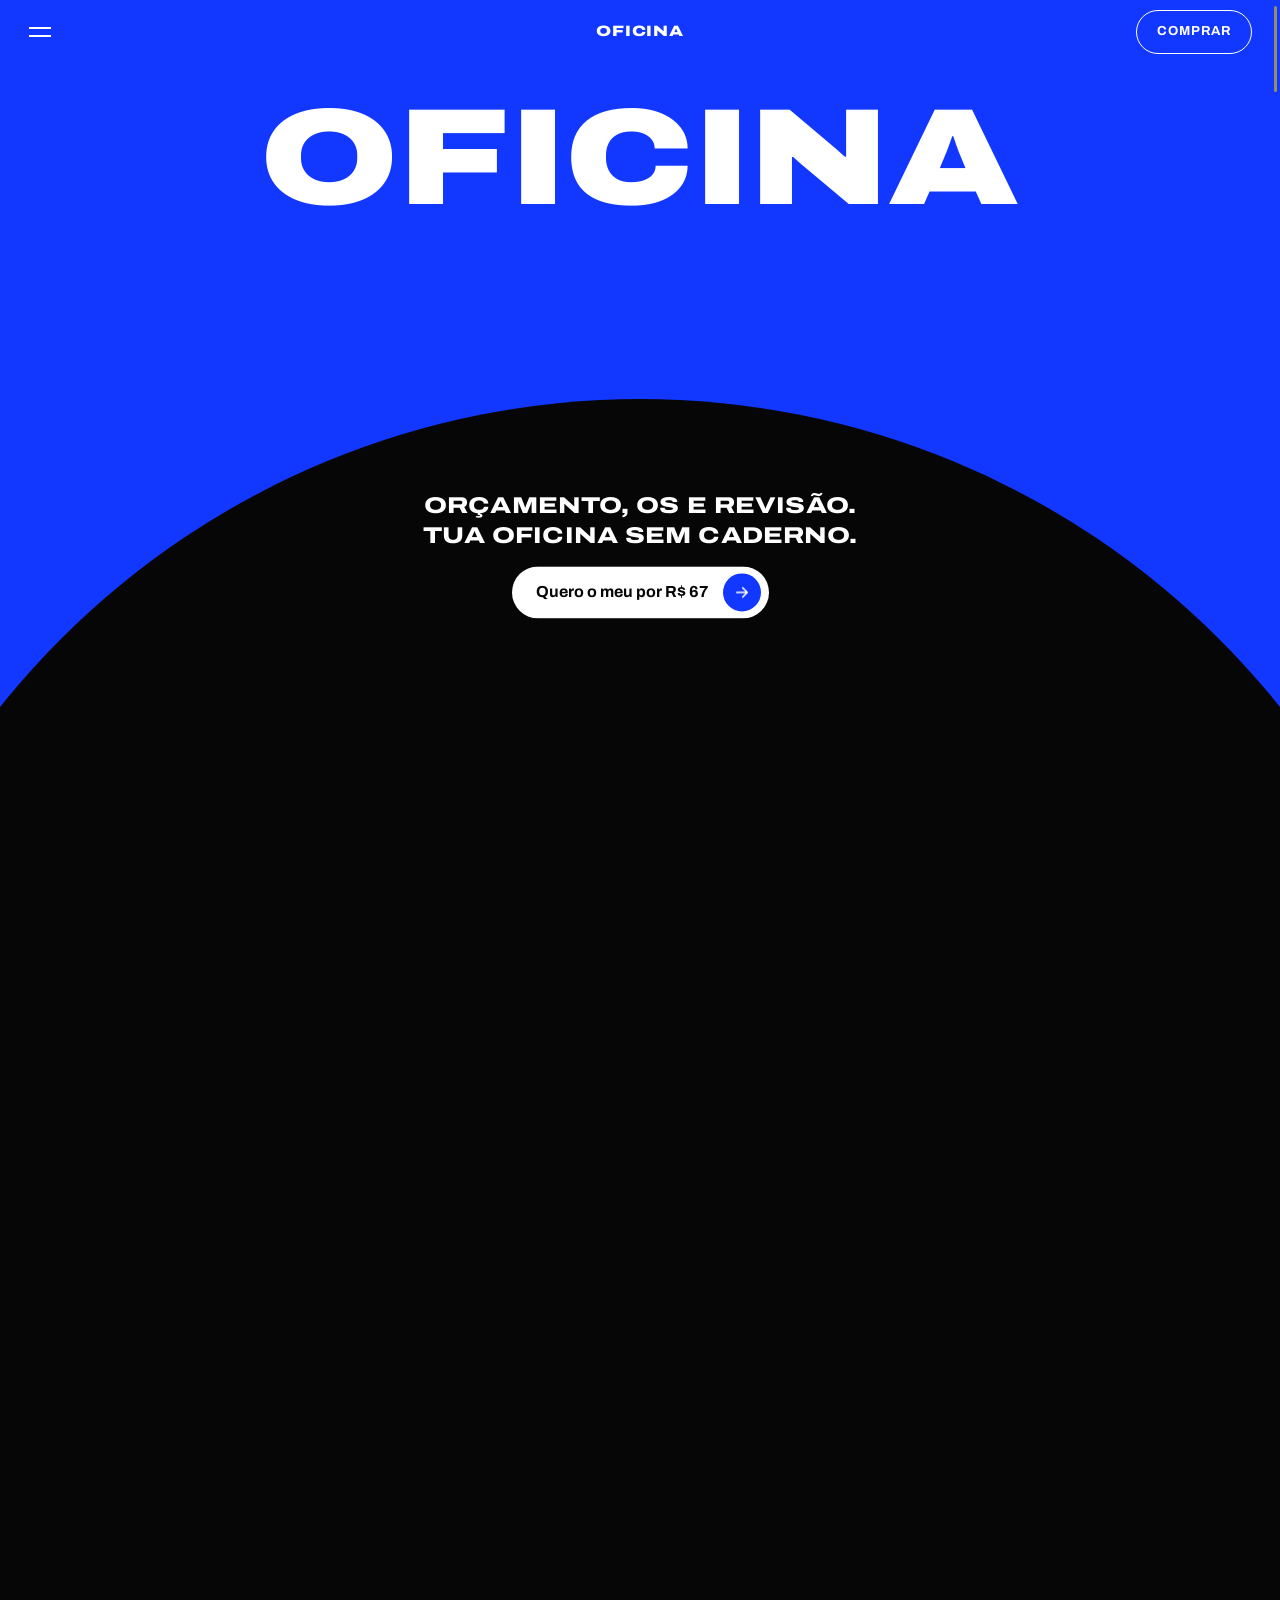
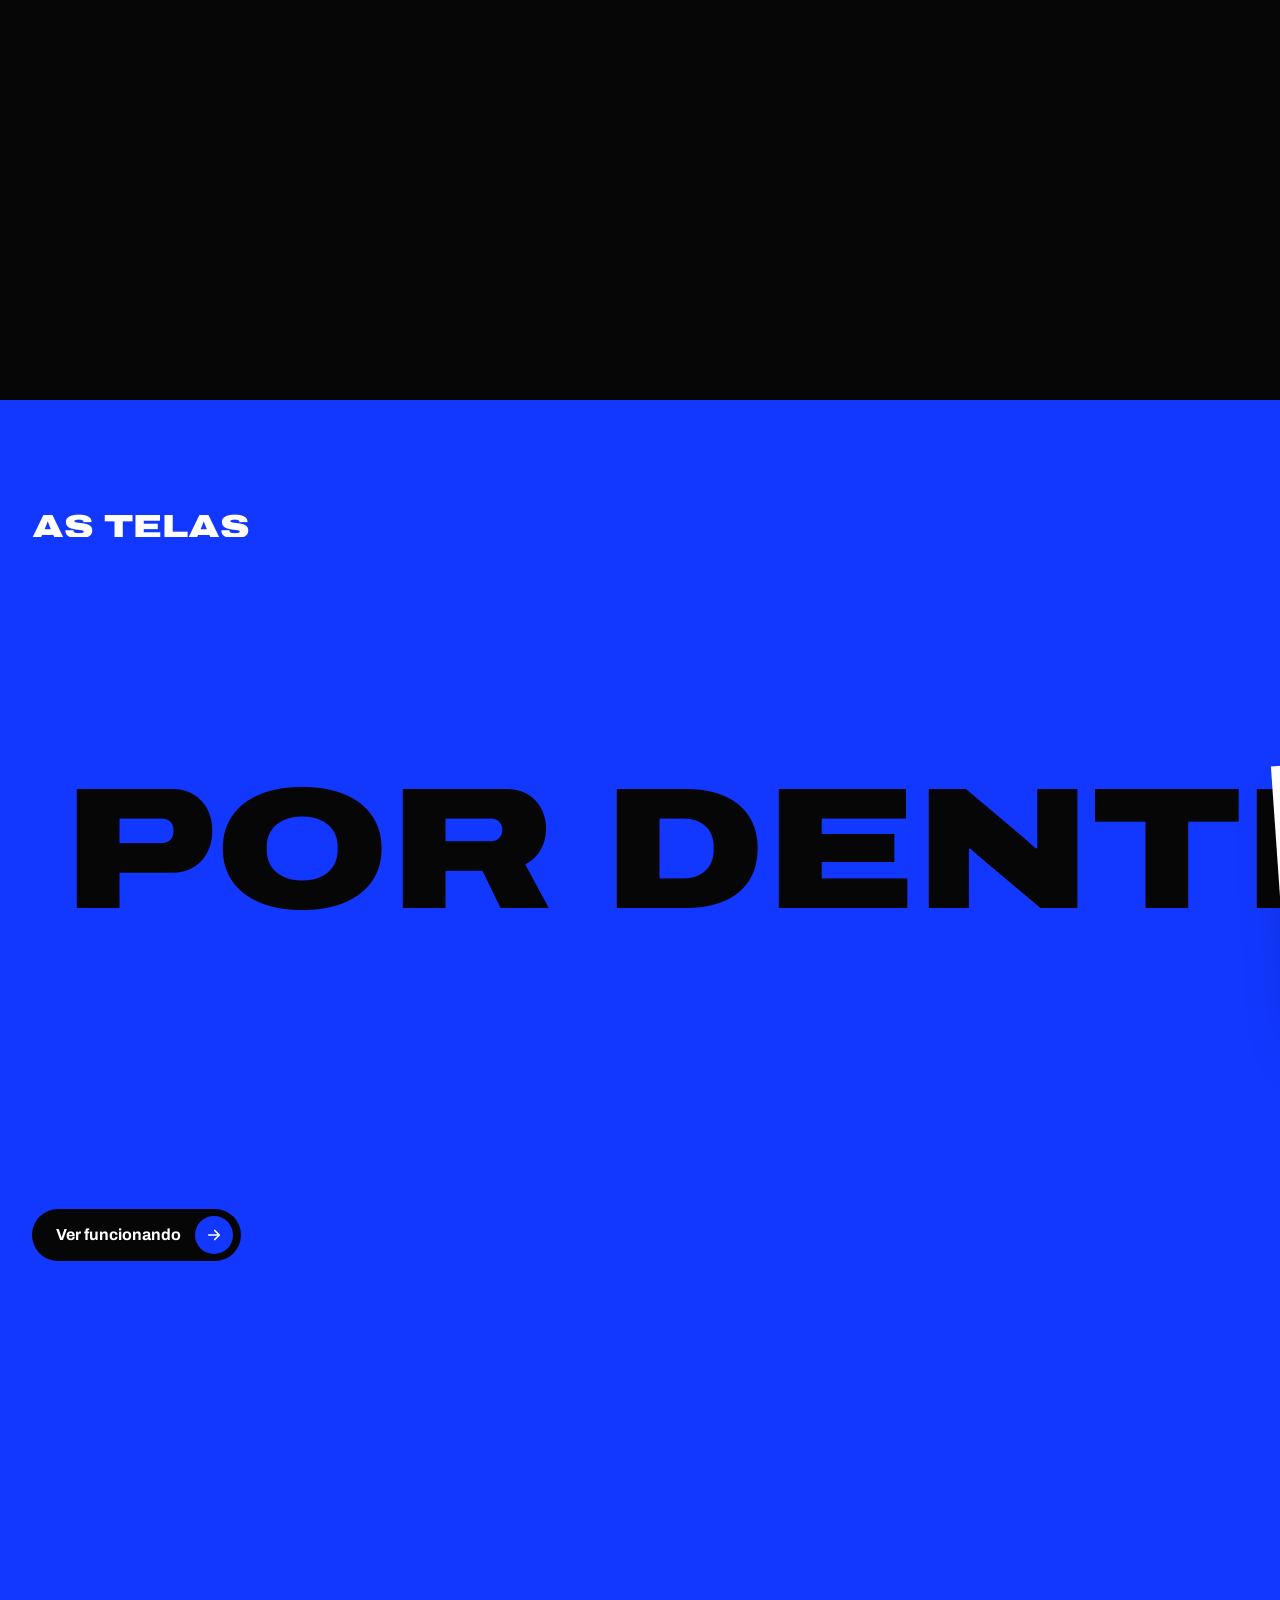
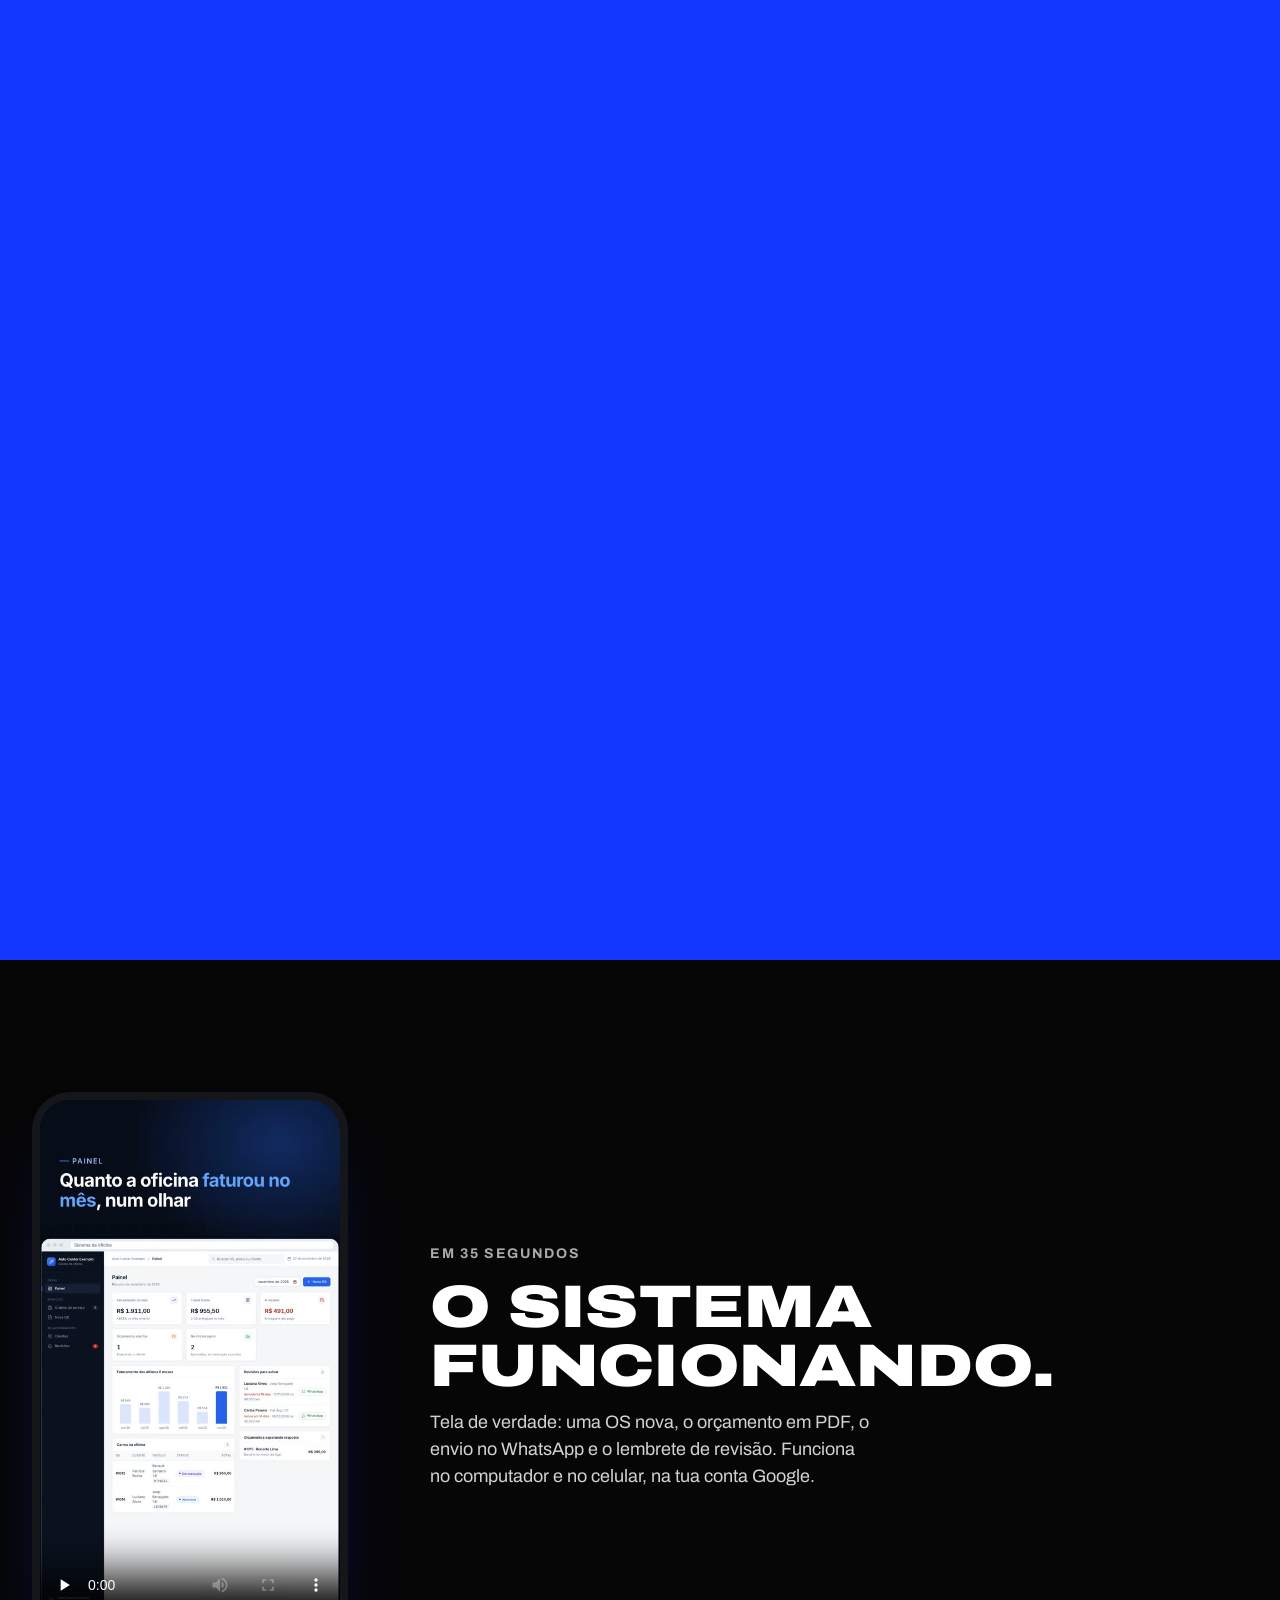
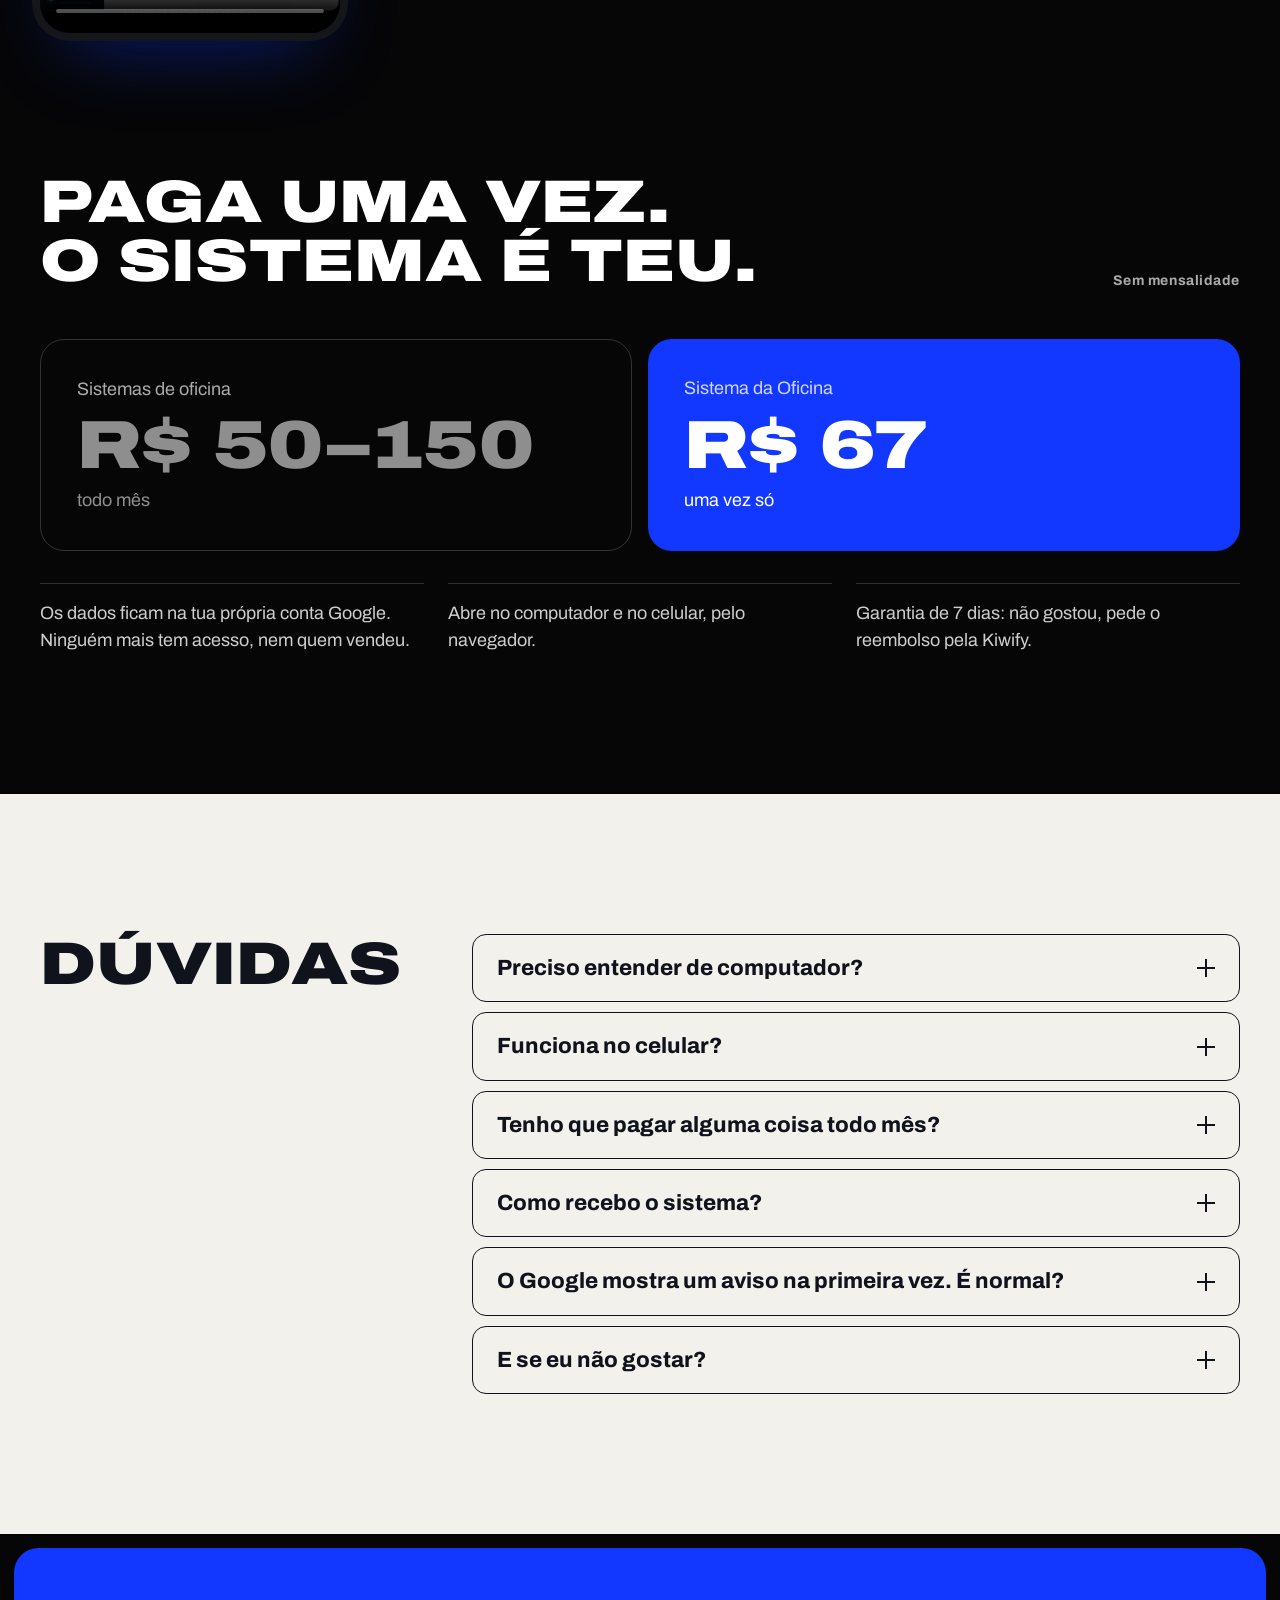
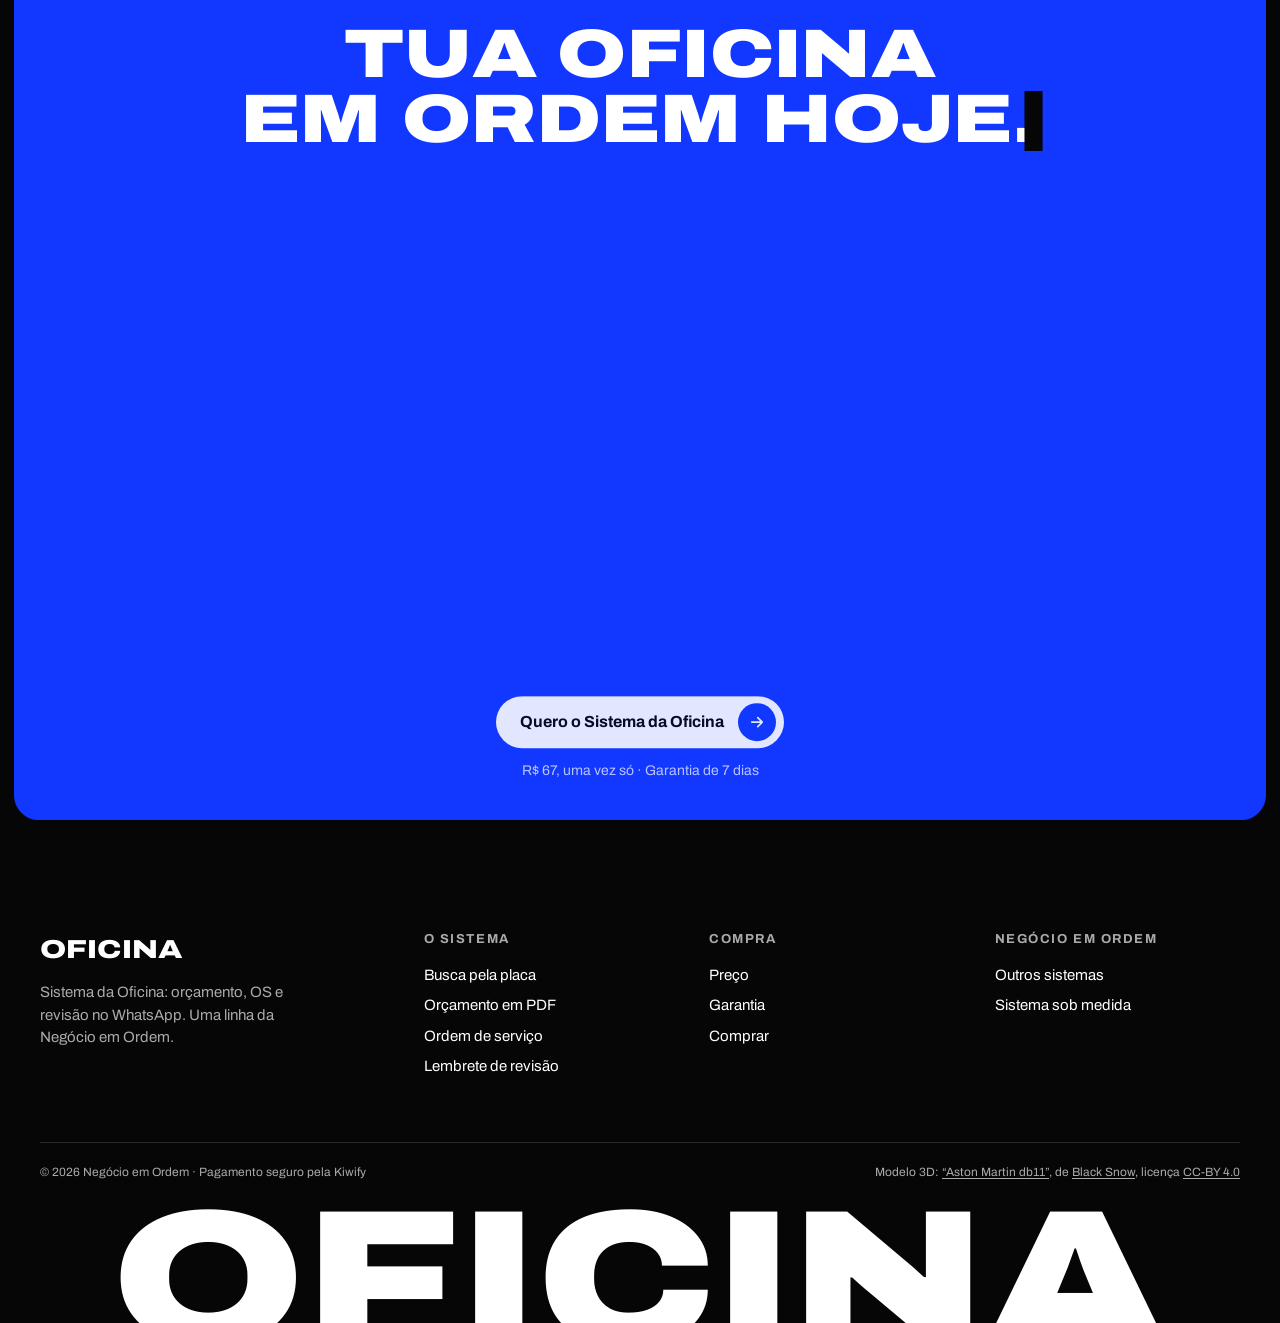
==== commit d9a3325b: "Oficina: rolagem nativa e por etapas na cena do carro, trechos presos mais curtos, 3D mais leve Co-A" ====
--- a/oficina/index.html
+++ b/oficina/index.html
@@ -11,8 +11,8 @@
   <meta name="referrer" content="strict-origin-when-cross-origin">
   <meta name="theme-color" content="#1238ff">
   <link rel="icon" href="./favicon.svg" type="image/svg+xml">
-  <script type="module" crossorigin src="./assets/index-CKi3rF2f.js"></script>
-  <link rel="stylesheet" crossorigin href="./assets/index-D0x4g2pP.css">
+  <script type="module" crossorigin src="./assets/index-B6PE06eL.js"></script>
+  <link rel="stylesheet" crossorigin href="./assets/index-7uU6B6SQ.css">
 </head>
 <body>
   <a class="pular" href="#servicos">Pular para o que o sistema faz</a>
--- a/oficina/assets/index-7uU6B6SQ.css
+++ b/oficina/assets/index-7uU6B6SQ.css
@@ -0,0 +1 @@
+@font-face{font-family:Archivo Variable;font-style:normal;font-display:swap;font-weight:100 900;font-stretch:62% 125%;src:url(./archivo-vietnamese-standard-normal-rJmnGBSt.woff2)format("woff2-variations");unicode-range:U+102-103,U+110-111,U+128-129,U+168-169,U+1A0-1A1,U+1AF-1B0,U+300-301,U+303-304,U+308-309,U+323,U+329,U+1EA0-1EF9,U+20AB}@font-face{font-family:Archivo Variable;font-style:normal;font-display:swap;font-weight:100 900;font-stretch:62% 125%;src:url(./archivo-latin-ext-standard-normal-7khWdh9v.woff2)format("woff2-variations");unicode-range:U+100-2BA,U+2BD-2C5,U+2C7-2CC,U+2CE-2D7,U+2DD-2FF,U+304,U+308,U+329,U+1D00-1DBF,U+1E00-1E9F,U+1EF2-1EFF,U+2020,U+20A0-20AB,U+20AD-20C0,U+2113,U+2C60-2C7F,U+A720-A7FF}@font-face{font-family:Archivo Variable;font-style:normal;font-display:swap;font-weight:100 900;font-stretch:62% 125%;src:url(./archivo-latin-standard-normal-DY7AcnAa.woff2)format("woff2-variations");unicode-range:U+??,U+131,U+152-153,U+2BB-2BC,U+2C6,U+2DA,U+2DC,U+304,U+308,U+329,U+2000-206F,U+20AC,U+2122,U+2191,U+2193,U+2212,U+2215,U+FEFF,U+FFFD}:root{--azul:#1238ff;--azul-fundo:#0e2ad6;--preto:#060607;--grafite:#15161a;--papel:#f2f1ec;--branco:#fff;--tinta:#10131c;--cinza:#5b6170;--cinza-claro:#ffffffa8;--fonte:"Archivo Variable", "Archivo", system-ui, sans-serif;--larga:125%;--u:min(100vw / 1456, 100svh / 840);--su:min(1px, 100vw / 1280);--s-h2:calc(60 * var(--su));--s-h2-fecho:calc(78 * var(--su));--s-h3:calc(22 * var(--su));--s-corpo:calc(18 * var(--su));--s-pequeno:calc(14 * var(--su));--s-folga:calc(140 * var(--su));--s-titulo-conteudo:calc(48 * var(--su));--borda:calc(32 * var(--su));--largura:min(1200px, calc(100vw - 2 * var(--borda)));--curva:cubic-bezier(.16, 1, .3, 1);--rapido:.22s}@media (width<=1023px),(aspect-ratio<=4/5){:root{--u:min(100vw / 390, 100svh / 844);--su:min(1px, 100vw / 390);--s-h2:calc(36 * var(--su));--s-h2-fecho:calc(42 * var(--su));--s-h3:calc(19 * var(--su));--s-corpo:calc(16 * var(--su));--s-pequeno:calc(13 * var(--su));--s-folga:calc(88 * var(--su));--s-titulo-conteudo:calc(30 * var(--su));--borda:calc(20 * var(--su));--larga:104%}}*,:before,:after{box-sizing:border-box}*{margin:0;padding:0}html{-webkit-text-size-adjust:100%;scrollbar-width:none;-webkit-tap-highlight-color:transparent}html,body{overscroll-behavior-x:none;overflow-x:clip}html::-webkit-scrollbar{display:none}html.lenis,html.lenis body{height:auto}.lenis.lenis-smooth{scroll-behavior:auto!important}.lenis.lenis-stopped{overflow:clip}body{background:var(--preto);color:var(--branco);font-family:var(--fonte);font-size:var(--s-corpo);-webkit-font-smoothing:antialiased;text-rendering:optimizelegibility;line-height:1.5}img,svg,canvas{max-width:100%;display:block}a{color:inherit;text-decoration:none}button{font:inherit;color:inherit;cursor:pointer;background:0 0;border:0}ul,ol{list-style:none}.larga{font-stretch:var(--larga);text-transform:uppercase;letter-spacing:.005em;font-weight:850}.sr{clip-path:inset(50%);white-space:nowrap;width:1px;height:1px;position:absolute;overflow:hidden}.pular{z-index:100;background:var(--branco);color:var(--preto);transition:transform var(--rapido) var(--curva);border-radius:999px;padding:12px 18px;font-weight:700;position:fixed;top:16px;left:16px;transform:translateY(-160%)}.pular:focus-visible{transform:none}:focus-visible{outline:2px solid var(--branco);outline-offset:4px;border-radius:4px}.fundo-claro :focus-visible{outline-color:var(--azul)}.ln{margin:-.12em 0 -.22em;padding:.12em 0 .22em}.sbar{z-index:60;pointer-events:none;mix-blend-mode:difference;width:10px;position:fixed;top:6px;bottom:6px;right:3px}.sbar__thumb{opacity:0;width:3px;transition:opacity .5s, width .25s var(--curva);pointer-events:auto;cursor:grab;background:#fff9;border-radius:3px;position:absolute;right:0}.sbar.is-on .sbar__thumb{opacity:1}.sbar.is-none{display:none}.sbar.is-drag .sbar__thumb{cursor:grabbing}@media (hover:hover){.sbar__thumb:hover,.sbar.is-drag .sbar__thumb{opacity:1;width:6px}}.palco{z-index:3;pointer-events:none;width:100%;height:100lvh;position:fixed;top:0;left:0}.secao{z-index:4;position:relative}@media (prefers-reduced-motion:reduce){*,:before,:after{transition:none!important;animation:none!important}}.nav{z-index:50;height:calc(72 * var(--u));min-height:60px;padding:0 calc(32 * var(--u));color:var(--branco);transition:color .35s var(--curva);grid-template-columns:1fr auto 1fr;align-items:center;display:grid;position:fixed;inset:0 0 auto}.nav[data-tema=claro]{color:var(--tinta)}.nav__menu{width:44px;height:44px;transition:background-color var(--rapido) var(--curva);border-radius:999px;place-content:center;justify-self:start;gap:6px;margin-left:-10px;display:grid}.nav__menu i{width:22px;height:2px;transition:transform .4s var(--curva);background:currentColor;display:block}.nav__menu[aria-expanded=true] i:first-of-type{transform:translateY(4px)rotate(45deg)}.nav__menu[aria-expanded=true] i:last-of-type{transform:translateY(-4px)rotate(-45deg)}.nav__logo{letter-spacing:.06em;padding:13px 8px;font-size:15px}.nav__cta{letter-spacing:.08em;text-transform:uppercase;height:44px;transition:background-color var(--rapido) var(--curva), color var(--rapido) var(--curva), transform .15s;border:1.5px solid;border-radius:999px;justify-self:end;align-items:center;padding:0 20px;font-size:13px;font-weight:700;display:inline-flex}@media (hover:hover){.nav__menu:hover{background:color-mix(in srgb, currentColor 14%, transparent)}.nav__cta:hover{background:var(--branco);color:var(--azul);border-color:var(--branco)}.nav[data-tema=claro] .nav__cta:hover{background:var(--tinta);color:var(--papel);border-color:var(--tinta)}.nav__logo:hover{opacity:.7}}.nav__cta:active,.nav__menu:active{transform:scale(.96)}.menu{z-index:45;background:var(--preto);color:var(--branco);padding:calc(100 * var(--u)) calc(64 * var(--u)) calc(56 * var(--u));clip-path:inset(0 0 100%);transition:clip-path .7s var(--curva);align-content:center;display:grid;position:fixed;inset:0}.menu[hidden]{visibility:hidden;display:grid}.menu.is-aberto{clip-path:inset(0);visibility:visible}.menu__lista{gap:calc(6 * var(--u));display:grid}.menu__lista a{font-stretch:var(--larga);text-transform:uppercase;font-weight:850;font-size:clamp(36px, calc(76 * var(--u)), 92px);transition:color var(--rapido) var(--curva), transform .45s var(--curva);padding:.06em 0;line-height:1;display:inline-block}.menu__pe{margin-top:calc(48 * var(--u));color:var(--cinza-claro);font-size:15px}.menu__pe a{text-underline-offset:3px;text-decoration:underline}@media (hover:hover){.menu__lista a:hover{color:var(--azul);transform:translate(14px)}}@media (width<=1023px),(aspect-ratio<=4/5){.menu{padding:96px var(--borda) 40px}.menu__lista a{font-size:calc(40 * var(--u))}}.botao{--b-fundo:var(--branco);--b-texto:var(--preto);--b-seta:var(--azul);background:var(--b-fundo);height:52px;color:var(--b-texto);white-space:nowrap;transition:background-color var(--rapido) var(--curva), color var(--rapido) var(--curva), transform .15s var(--curva);border-radius:999px;align-items:center;gap:14px;padding:0 8px 0 24px;font-size:16px;font-weight:700;display:inline-flex}.botao--escuro{--b-fundo:var(--preto);--b-texto:var(--branco);--b-seta:var(--azul)}.botao__seta{background:var(--b-seta);border-radius:999px;flex:none;width:38px;height:38px;position:relative;overflow:hidden}.botao__seta:before,.botao__seta:after{content:"";background:var(--branco);transition:transform .45s var(--curva);position:absolute;inset:0;-webkit-mask:url("data:image/svg+xml,%3Csvg xmlns='http://www.w3.org/2000/svg' viewBox='0 0 24 24'%3E%3Cpath d='M5 12h13M13 6l6 6-6 6' fill='none' stroke='%23000' stroke-width='2.2' stroke-linecap='round' stroke-linejoin='round'/%3E%3C/svg%3E") 50%/18px no-repeat;mask:url("data:image/svg+xml,%3Csvg xmlns='http://www.w3.org/2000/svg' viewBox='0 0 24 24'%3E%3Cpath d='M5 12h13M13 6l6 6-6 6' fill='none' stroke='%23000' stroke-width='2.2' stroke-linecap='round' stroke-linejoin='round'/%3E%3C/svg%3E") 50%/18px no-repeat}.botao__seta:after{transform:translate(-100%)}@media (hover:hover){.botao:hover .botao__seta:before{transform:translate(100%)}.botao:hover .botao__seta:after{transform:translate(0)}.botao--claro:hover{--b-fundo:#e9ecff}.botao--escuro:hover{--b-fundo:#1b1c21}}.botao:active{transform:scale(.98)}.cena{z-index:1;height:780svh;position:relative}.cena__fixa{background:var(--azul);height:100svh;position:sticky;top:0;overflow:hidden}.abertura{z-index:6;pointer-events:none;position:absolute;inset:0}.abertura:before{content:"";background:var(--preto);clip-path:polygon(var(--a1,-40%) 0, 100% 0, 100% 100%, var(--a2,-60%) 100%);position:absolute;inset:0}.abertura__faixa{clip-path:polygon(var(--f1,-40%) 0, var(--a1,-40%) 0, var(--a2,-60%) 100%, var(--f2,-60%) 100%);background:#3d5bff;position:absolute;inset:0}html:not(.js) .abertura,.abertura.is-fim{display:none}.hero{position:absolute;inset:0}.hero__marca{left:50%;top:calc(86 * var(--u));font-size:calc(248 * var(--u));white-space:nowrap;color:var(--branco);font-weight:900;line-height:.8;display:flex;position:absolute;translate:-50%}.hero__marca span{display:block}.hero__vaga{left:50%;top:calc(370 * var(--u));width:calc(670 * var(--u));height:calc(306 * var(--u));position:absolute;transform:translate(-50%,-50%)}.hero__cupula{left:50%;top:calc(454 * var(--u));width:calc(1864 * var(--u));aspect-ratio:1;margin-left:calc(-932 * var(--u));background:var(--preto);transform-origin:50%;translate:0 var(--sobe,0%);border-radius:50%;position:absolute}.hero__texto{left:0;right:0;top:calc(560 * var(--u));justify-items:center;gap:calc(24 * var(--u));text-align:center;padding:0 var(--borda);display:grid;position:absolute}.hero__titulo{font-size:calc(26 * var(--u));text-wrap:balance;font-weight:800;line-height:1.12}.mapa{color:var(--tinta);pointer-events:none;position:absolute;inset:0}.mapa__papel{background:var(--papel);transform:translateY(var(--papel-y,101%));position:absolute;inset:0}.mapa__vaga{width:calc(640 * var(--u));height:calc(290 * var(--u));position:absolute;top:54%;left:50%;transform:translate(-50%,-50%)}.mapa__titulo{left:calc(64 * var(--u));top:calc(118 * var(--u));font-size:calc(54 * var(--u));visibility:hidden;font-weight:900;line-height:.98;position:absolute}.mapa__lista{position:absolute;inset:0}.servico{width:calc(286 * var(--u));gap:calc(10 * var(--u));visibility:hidden;pointer-events:auto;display:grid;position:absolute;top:0;left:0}.servico__nome{font-size:calc(22 * var(--u));font-weight:850;line-height:1.05}.servico p{font-size:calc(16 * var(--u));color:#3c4150;line-height:1.45}.servico__preco{margin-top:calc(4 * var(--u));padding:calc(6 * var(--u)) calc(12 * var(--u));background:var(--azul);color:var(--branco);font-size:calc(14 * var(--u));border-radius:999px;justify-self:start;font-weight:700}.mapa__fio{width:100%;height:100%;position:absolute;inset:0;overflow:visible}.mapa__fio path{fill:none;stroke:var(--tinta);stroke-width:1.2px;stroke-dasharray:1000;stroke-dashoffset:1000px}.mapa__fio circle{fill:var(--azul);opacity:0}@media (width<=1023px),(aspect-ratio<=4/5){.cena{height:500svh}.hero__marca{top:calc(118 * var(--u));font-size:calc(96 * var(--u))}.hero__vaga{top:calc(372 * var(--u));width:calc(176 * var(--u));height:calc(380 * var(--u))}.hero__cupula{top:calc(540 * var(--u));width:calc(1000 * var(--u));margin-left:calc(-500 * var(--u))}.hero__texto{top:calc(612 * var(--u));gap:calc(20 * var(--u))}.hero__titulo{font-size:calc(17 * var(--u))}.hero__titulo br{display:none}.mapa__vaga{width:calc(190 * var(--u));height:calc(410 * var(--u));top:50%}.mapa__titulo{left:var(--borda);top:calc(88 * var(--u));font-size:calc(34 * var(--u))}.servico{width:auto;right:var(--borda);bottom:calc(28 * var(--u));gap:8px;left:var(--borda)!important;top:auto!important}.servico__nome{font-size:19px}.servico p{font-size:15px}.servico__preco{padding:5px 11px;font-size:13px}}[data-foto]{background:#23252b 50%/cover no-repeat}.trabalhos{background:var(--azul);height:240svh}.trabalhos__fixa{align-items:center;height:100svh;display:flex;position:sticky;top:0;overflow:hidden}.trabalhos__palavra{text-align:center;color:var(--preto);white-space:nowrap;pointer-events:none;font-size:12.3457vw;font-weight:900;line-height:.8;position:absolute;top:50%;left:0;right:0;translate:0 -50%}.trabalhos__titulo{left:var(--borda);top:calc(110 * var(--u));font-size:calc(38 * var(--u));color:var(--branco);z-index:2;font-weight:900;line-height:1;position:absolute}.trabalhos__trilho{align-items:center;gap:calc(56 * var(--u));margin-top:calc(90 * var(--u));padding:0 calc(120 * var(--u)) 0 100vw;will-change:transform;flex:none;display:flex;position:relative}.carta{width:calc(270 * var(--u));transform:rotate(var(--r,-4deg)) translateY(var(--dy,0));flex:none}.carta:nth-child(2n){--r:3deg;--dy:calc(36 * var(--u))}.carta:nth-child(3n){--r:-2deg;--dy:calc(-24 * var(--u))}.carta figure{background:var(--branco);color:var(--tinta);padding:calc(12 * var(--u)) calc(12 * var(--u)) calc(16 * var(--u));box-shadow:0 30px 60px -30px #0000008c}.carta__foto{aspect-ratio:4/5}.carta figcaption{margin-top:calc(12 * var(--u));font-size:calc(15 * var(--u));justify-content:space-between;gap:12px;line-height:1.2;display:flex}.carta figcaption b{font-weight:800}.carta figcaption span{color:var(--cinza);text-align:right}.trabalhos__mais{left:var(--borda);bottom:calc(44 * var(--u));z-index:2;position:absolute}.estudio{background:var(--preto);height:100svh;min-height:560px;overflow:hidden}.estudio__foto{position:absolute;inset:0;transform:scale(1.08)}.estudio:after{content:"";pointer-events:none;background:linear-gradient(#0000 45%,#060607db);position:absolute;inset:0}.estudio__legenda{left:var(--borda);bottom:calc(56 * var(--su));z-index:2;gap:calc(14 * var(--su));max-width:calc(820 * var(--su));display:grid;position:absolute}.estudio__rotulo{font-size:var(--s-pequeno);letter-spacing:.12em;text-transform:uppercase;color:var(--cinza-claro);font-weight:700}.estudio__titulo{font-size:var(--s-h2);font-weight:900;line-height:.98}.estudio__texto{font-size:var(--s-corpo);color:#ffffffd1;max-width:44ch}.parede{background:var(--preto);padding:var(--s-folga) 0;overflow:hidden}.parede__topo{width:var(--largura);justify-content:space-between;align-items:end;gap:24px;margin:0 auto;display:flex}.parede__titulo{font-size:var(--s-h2);flex:1;font-weight:900;line-height:.98}.parede__nota{font-size:var(--s-pequeno);letter-spacing:.04em;color:var(--cinza-claro);white-space:nowrap;font-weight:700}.parede__mural{width:var(--largura);height:calc(650 * var(--su));margin:var(--s-titulo-conteudo) auto 0;touch-action:pan-y;position:relative}.polaroide{left:var(--x);top:var(--y);width:calc(214 * var(--su));padding:calc(12 * var(--su)) calc(12 * var(--su)) calc(18 * var(--su));background:var(--branco);color:var(--tinta);rotate:var(--r);cursor:grab;-webkit-user-select:none;user-select:none;touch-action:pan-y;transition:box-shadow .3s var(--curva);position:absolute;box-shadow:0 24px 50px -24px #000000b3}.polaroide.is-pegando{cursor:grabbing;box-shadow:0 40px 70px -26px #000000d9}.polaroide__foto{aspect-ratio:4/3;pointer-events:none}.polaroide p{margin-top:calc(12 * var(--su));font-size:calc(15 * var(--su));line-height:1.35}.polaroide b{margin-top:calc(10 * var(--su));font-size:calc(13 * var(--su));color:var(--azul);font-weight:800;display:block}@media (hover:hover){.polaroide:hover{box-shadow:0 34px 64px -26px #000c}}.parede__dica{width:var(--largura);margin:calc(20 * var(--su)) auto 0;font-size:var(--s-pequeno);color:var(--cinza-claro)}.duvidas{background:var(--papel);color:var(--tinta);padding:var(--s-folga) 0;gap:calc(48 * var(--su));width:100%;padding-left:max(var(--borda), (100vw - 1200px) / 2);padding-right:max(var(--borda), (100vw - 1200px) / 2);grid-template-columns:minmax(0,1fr) minmax(0,2fr);display:grid}.duvidas__titulo{font-size:var(--s-h2);font-weight:900;line-height:1}.duvidas__lista{gap:calc(10 * var(--su));display:grid}.duvida{border:1.5px solid var(--tinta);border-radius:calc(14 * var(--su));transition:background-color .35s var(--curva), color .35s var(--curva), border-color .35s;overflow:hidden}.duvida summary{cursor:pointer;padding:calc(20 * var(--su)) calc(24 * var(--su));font-size:var(--s-h3);justify-content:space-between;align-items:center;gap:20px;font-weight:750;line-height:1.2;list-style:none;display:flex}.duvida summary::-webkit-details-marker{display:none}.duvida summary i{flex:none;width:18px;height:18px;position:relative}.duvida summary i:before,.duvida summary i:after{content:"";height:2px;transition:transform .4s var(--curva);background:currentColor;margin-top:-1px;position:absolute;top:50%;left:0;right:0}.duvida summary i:after{transform:rotate(90deg)}.duvida[open] summary i:after{transform:rotate(0)}.duvida__resposta{padding:0 calc(24 * var(--su)) calc(24 * var(--su));font-size:var(--s-corpo);max-width:60ch;overflow:hidden}.duvida[open]{background:var(--azul);color:var(--branco);border-color:var(--azul)}@media (hover:hover){.duvida:not([open]) summary:hover{background:#10131c0f}}.duvida summary:focus-visible{outline-offset:-6px}.fecho{z-index:2;background:var(--preto);padding:calc(16 * var(--u));height:100svh;min-height:620px;position:relative}.fecho__card{border-radius:calc(28 * var(--u));background:var(--azul);height:100%;padding:calc(84 * var(--u)) var(--borda) calc(48 * var(--u));grid-template-rows:auto 1fr auto;justify-items:center;display:grid;position:relative;overflow:hidden}.fecho__titulo{font-size:calc(78 * var(--u));text-align:center;max-width:17ch;font-weight:900;line-height:.95}.fecho__titulo span{display:inline-block;position:relative}.fecho__titulo b{font-weight:inherit}.fecho__bloco{background:var(--preto);position:absolute;inset:.06em -.05em .02em}.fecho__vaga{width:calc(640 * var(--u));height:100%;max-height:calc(290 * var(--u));align-self:center}.fecho__acoes{justify-items:center;gap:12px;display:grid}.fecho__acoes p{color:#fffc;font-size:14px}.rodape{background:var(--preto);color:var(--branco);padding-top:calc(96 * var(--su));overflow:hidden}.rodape__grade{width:var(--largura);gap:calc(40 * var(--su));grid-template-columns:1.4fr 1fr 1fr 1fr;margin:0 auto;font-size:15px;display:grid}.rodape__grade h3{letter-spacing:.12em;text-transform:uppercase;color:var(--cinza-claro);margin-bottom:14px;font-size:13px;font-weight:700}.rodape__grade li+li,.rodape__grade p+p{margin-top:8px}.rodape__grade a{transition:color var(--rapido) var(--curva)}@media (hover:hover){.rodape__grade a:hover{color:#8fa2ff}}.rodape__marca p:first-child{margin-bottom:12px;font-size:26px}.rodape__marca p+p{color:var(--cinza-claro);max-width:30ch}.rodape__fim{width:var(--largura);margin:calc(64 * var(--su)) auto 0;color:var(--cinza-claro);border-top:1px solid #ffffff24;justify-content:space-between;gap:24px;padding-top:20px;font-size:12px;display:flex}.rodape__fim a{text-underline-offset:2px;text-decoration:underline}.rodape__nome{text-align:center;margin:calc(28 * var(--su)) 0 calc(-.14 * 100vw / 3.95);font-size:25.3165vw;font-weight:900;line-height:.74}@media (width<=1023px),(aspect-ratio<=4/5){.trabalhos{height:auto;padding:calc(96 * var(--su)) 0 calc(72 * var(--su));overflow:clip}.trabalhos__fixa{height:auto;display:block;position:relative;overflow:visible}.trabalhos__titulo{padding:0 var(--borda);font-size:var(--s-h2);position:relative;top:auto;left:auto}.trabalhos__palavra{font-size:16.129vw;top:58%}.trabalhos__trilho{margin-top:calc(36 * var(--su));padding:calc(40 * var(--su)) var(--borda) calc(48 * var(--su));gap:calc(18 * var(--su));scroll-snap-type:x mandatory;scrollbar-width:none;overscroll-behavior-x:contain;will-change:auto;overflow-x:auto}.trabalhos__trilho::-webkit-scrollbar{display:none}.carta{scroll-snap-align:center;width:74vw}.trabalhos__mais{margin:0 var(--borda);position:relative;bottom:auto;left:auto}.estudio__titulo{font-size:calc(31 * var(--su))}.parede__topo{justify-content:start;display:grid}.parede__mural{height:calc(1090 * var(--su))}.polaroide{width:calc(166 * var(--su))}.polaroide:nth-child(odd){--x:0%!important}.polaroide:nth-child(2n){--x:52%!important}.polaroide:first-child,.polaroide:nth-child(2){--y:0%!important}.polaroide:nth-child(3),.polaroide:nth-child(4){--y:34%!important}.polaroide:nth-child(5),.polaroide:nth-child(6){--y:67%!important}.duvidas{gap:calc(28 * var(--su));grid-template-columns:1fr}.fecho__titulo{font-size:calc(40 * var(--u))}.fecho__vaga{width:calc(150 * var(--u));max-height:calc(330 * var(--u))}.rodape__grade{grid-template-columns:1fr 1fr}.rodape__marca{grid-column:1/-1}.rodape__fim{flex-direction:column}}.hero__marca{top:calc(118 * var(--u));font-size:calc(156 * var(--u))}.trabalhos .carta{width:calc(430 * var(--u))}.trabalhos .carta__foto{aspect-ratio:16/10;background-position:0 0}.trabalhos__palavra{font-size:13.5135vw}.video{background:var(--preto);padding:var(--s-folga) 0;overflow:hidden}.video__grade{width:var(--largura);gap:calc(90 * var(--su));grid-template-columns:auto 1fr;align-items:center;margin:0 auto;display:grid}.video__tela{width:calc(300 * var(--su));aspect-ratio:9/16;border-radius:calc(30 * var(--su));box-shadow:0 0 0 calc(8 * var(--su)) var(--grafite), 0 40px 80px -30px #1238ff73;background:#000;overflow:hidden}.video__tela video{object-fit:cover;width:100%;height:100%}.video__legenda{gap:calc(14 * var(--su));display:grid}.preco{background:var(--preto);padding:0 0 var(--s-folga)}.preco__topo{width:var(--largura);justify-content:space-between;align-items:end;gap:24px;margin:0 auto;display:flex}.preco__grade{width:var(--largura);margin:var(--s-titulo-conteudo) auto 0;gap:calc(16 * var(--su));grid-template-columns:1fr 1fr;display:grid}.preco__card{border-radius:calc(24 * var(--su));padding:calc(36 * var(--su));gap:calc(8 * var(--su));display:grid}.preco__card p{font-size:var(--s-corpo);color:var(--cinza-claro)}.preco__card b{font-size:calc(68 * var(--su));white-space:nowrap;font-weight:900;line-height:1}.preco__card span{font-size:var(--s-corpo)}.preco__card--eles{color:#ffffff8c;border:1.5px solid #ffffff2e}.preco__card--nos{background:var(--azul)}.preco__card--nos p{color:#fffc}.preco__lista{width:var(--largura);margin:calc(32 * var(--su)) auto 0;gap:calc(24 * var(--su));font-size:var(--s-corpo);color:#fffc;grid-template-columns:repeat(3,1fr);display:grid}.preco__lista li{padding-top:calc(16 * var(--su));border-top:1px solid #ffffff29}@media (width<=1023px),(aspect-ratio<=4/5){.hero__marca{top:calc(126 * var(--u));font-size:calc(58 * var(--u))}.trabalhos .carta{width:82vw}.trabalhos__palavra{font-size:18.5185vw}.video__grade{text-align:center;grid-template-columns:1fr;justify-items:center}.video__tela{width:calc(240 * var(--su))}.preco__topo{justify-content:start;display:grid}.preco__grade,.preco__lista{grid-template-columns:1fr}.preco__card b{font-size:calc(54 * var(--su))}}.rodape__nome{margin-bottom:-2.08955vw;font-size:14.9254vw}@media (width<=1023px),(aspect-ratio<=4/5){.preco .parede__titulo{font-size:calc(29 * var(--su))}.preco__card{padding:calc(24 * var(--su))}.preco__card b{font-size:calc(42 * var(--su))}.nav__logo{font-size:14px}}.cena{height:400svh}@media (width<=1023px),(aspect-ratio<=4/5){.cena{height:320svh}}.sem-3d .palco,.sem-3d .mapa__fio{display:none}
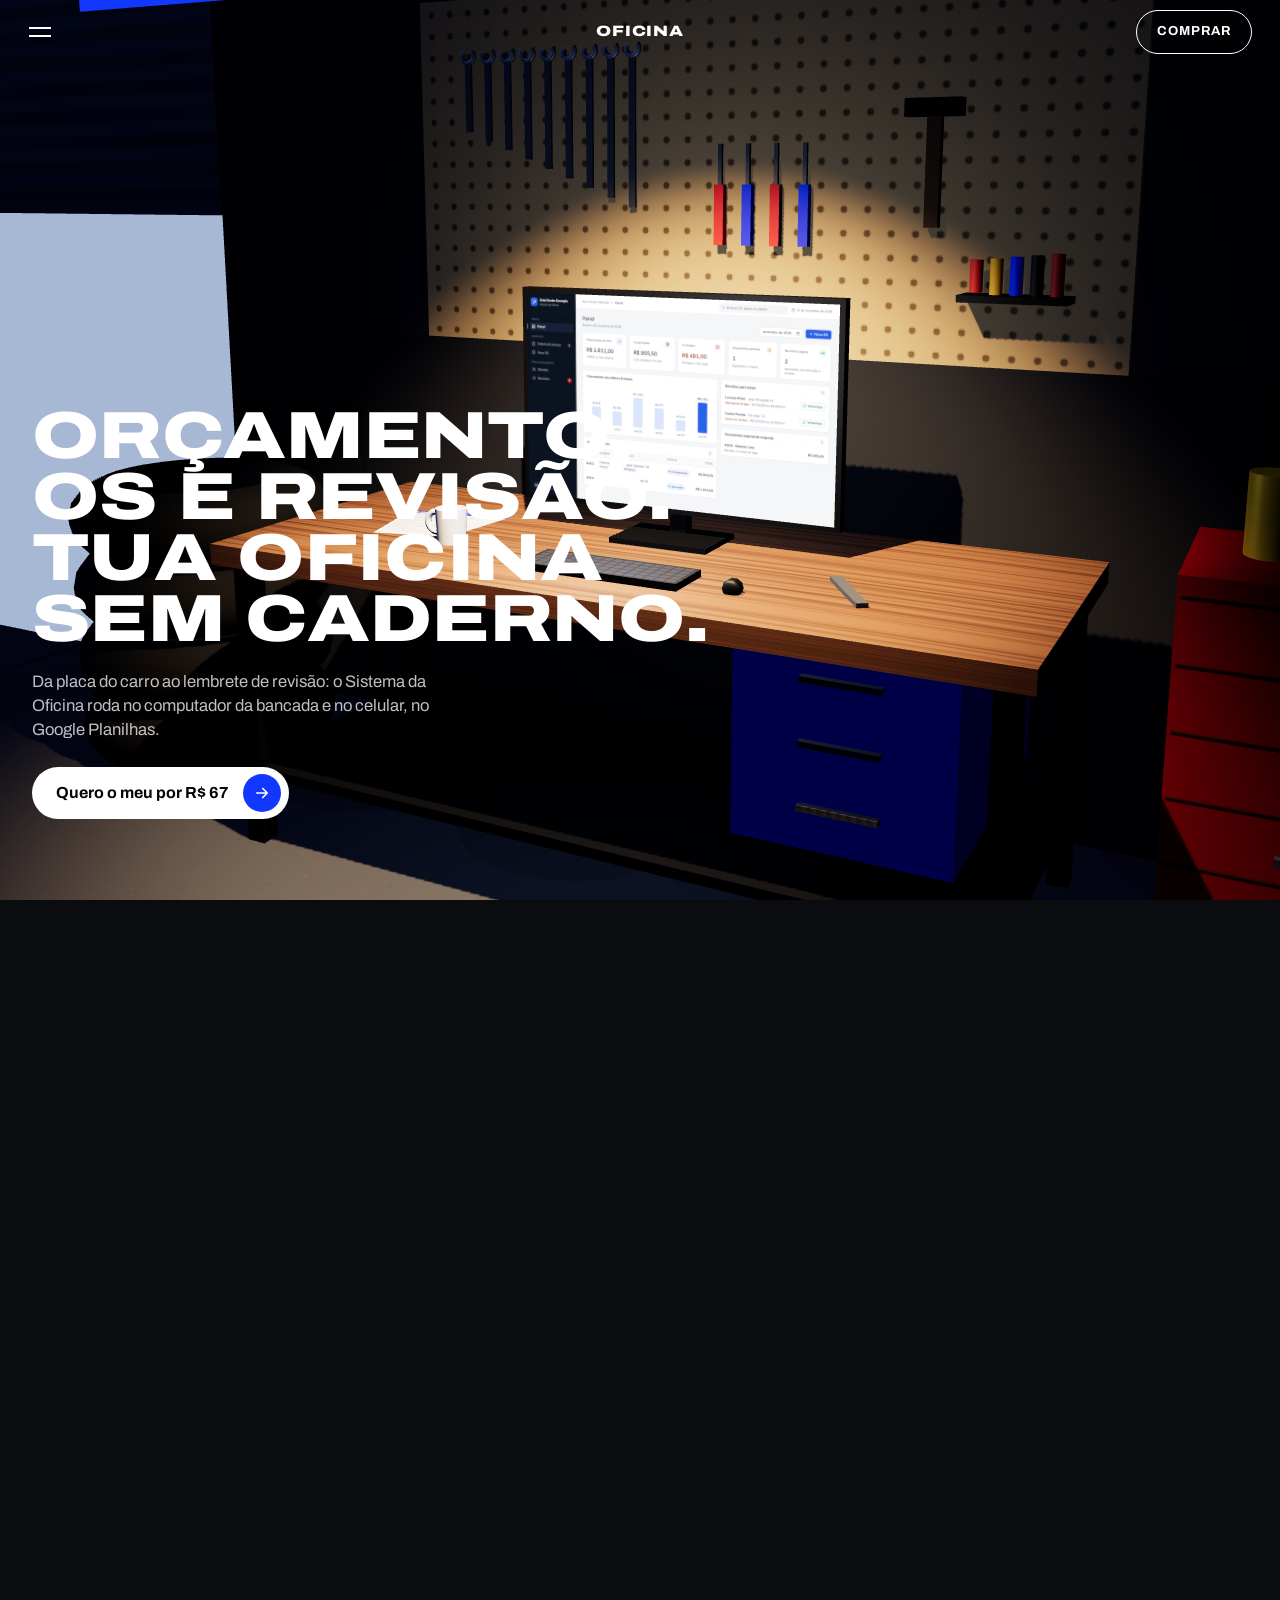
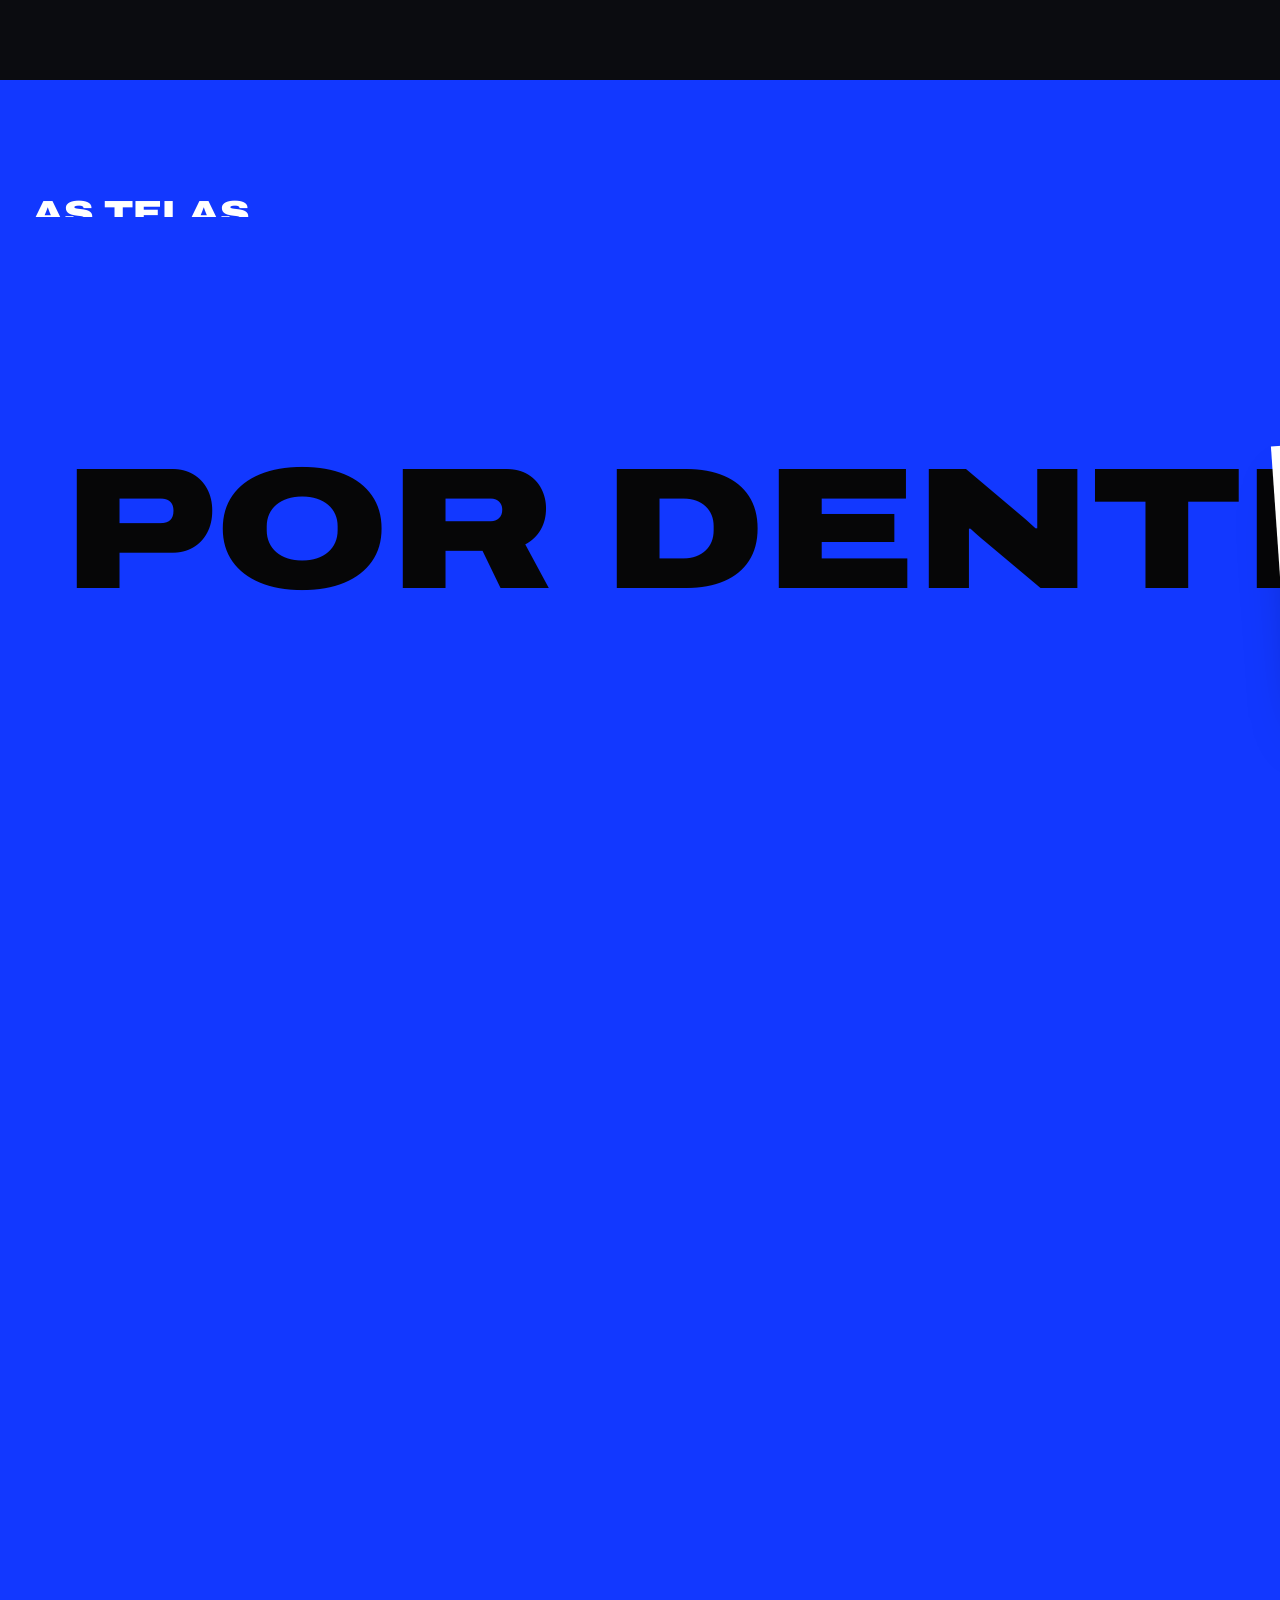
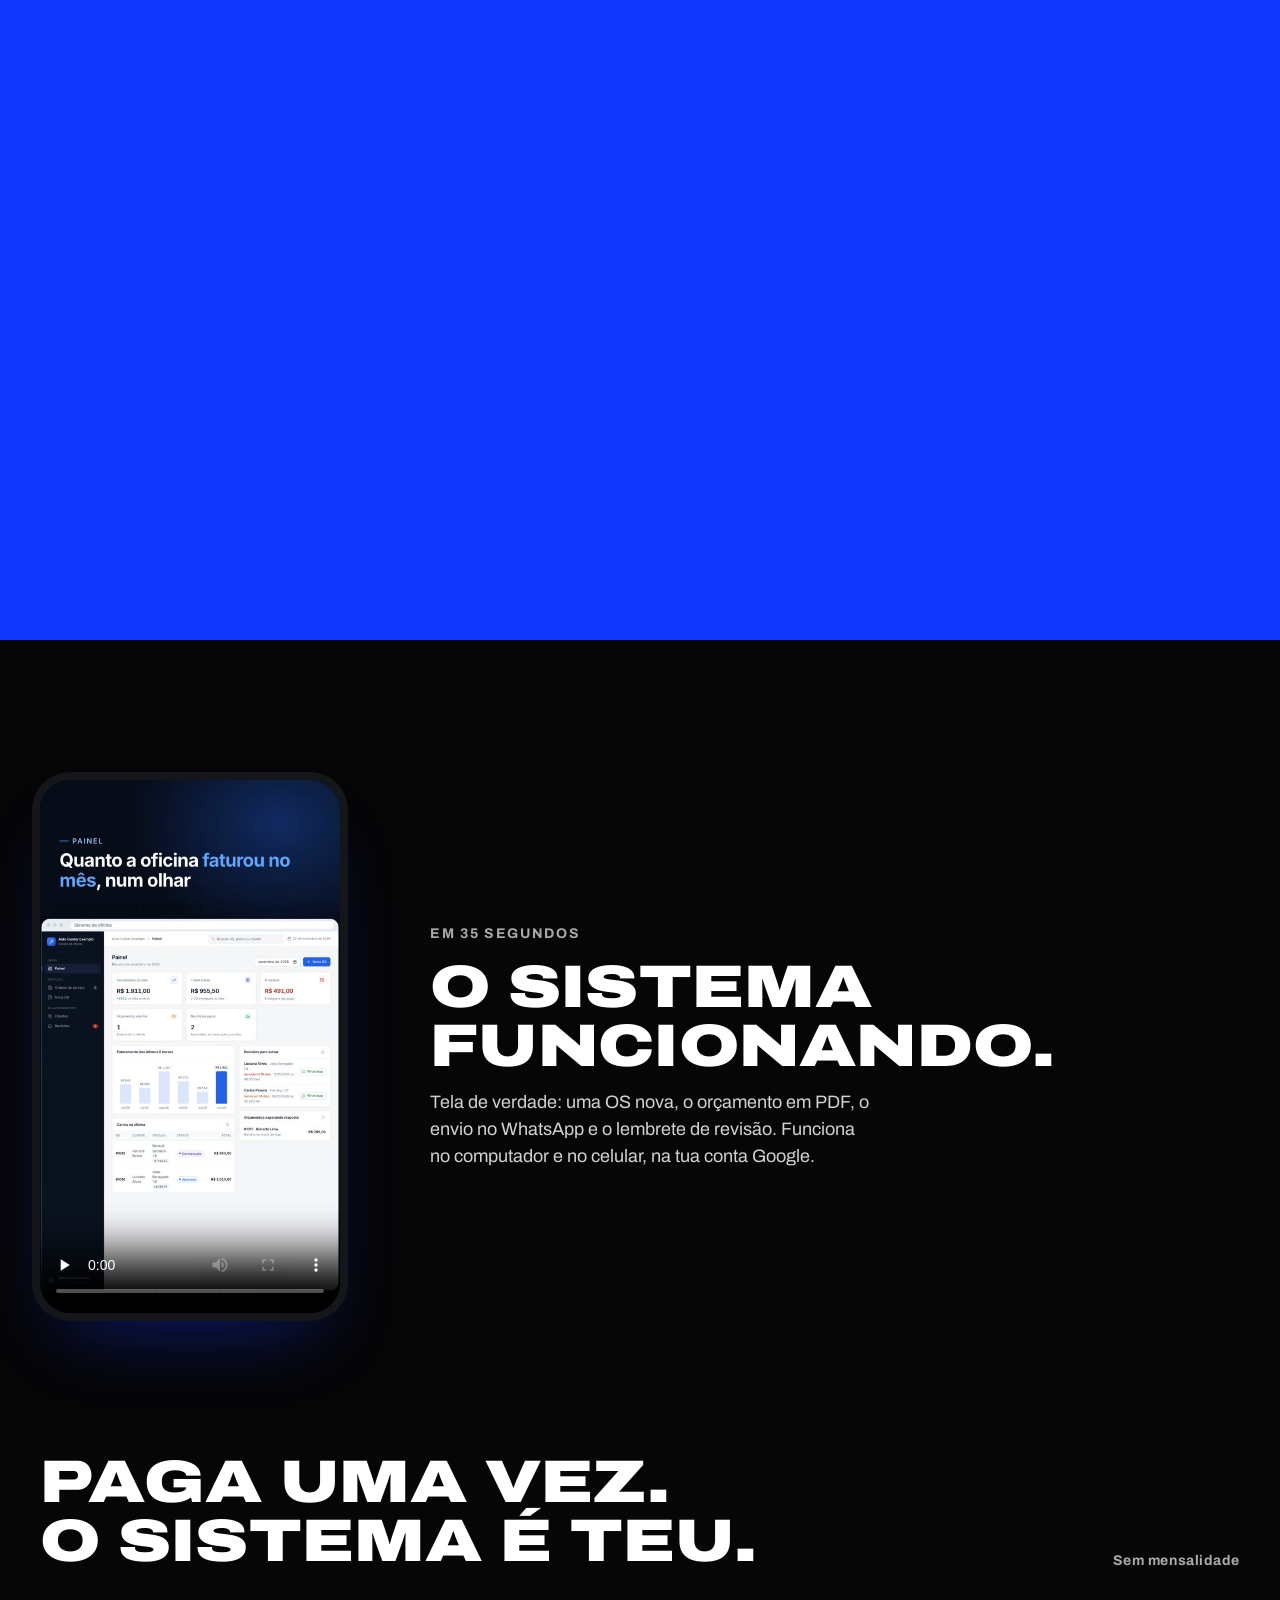
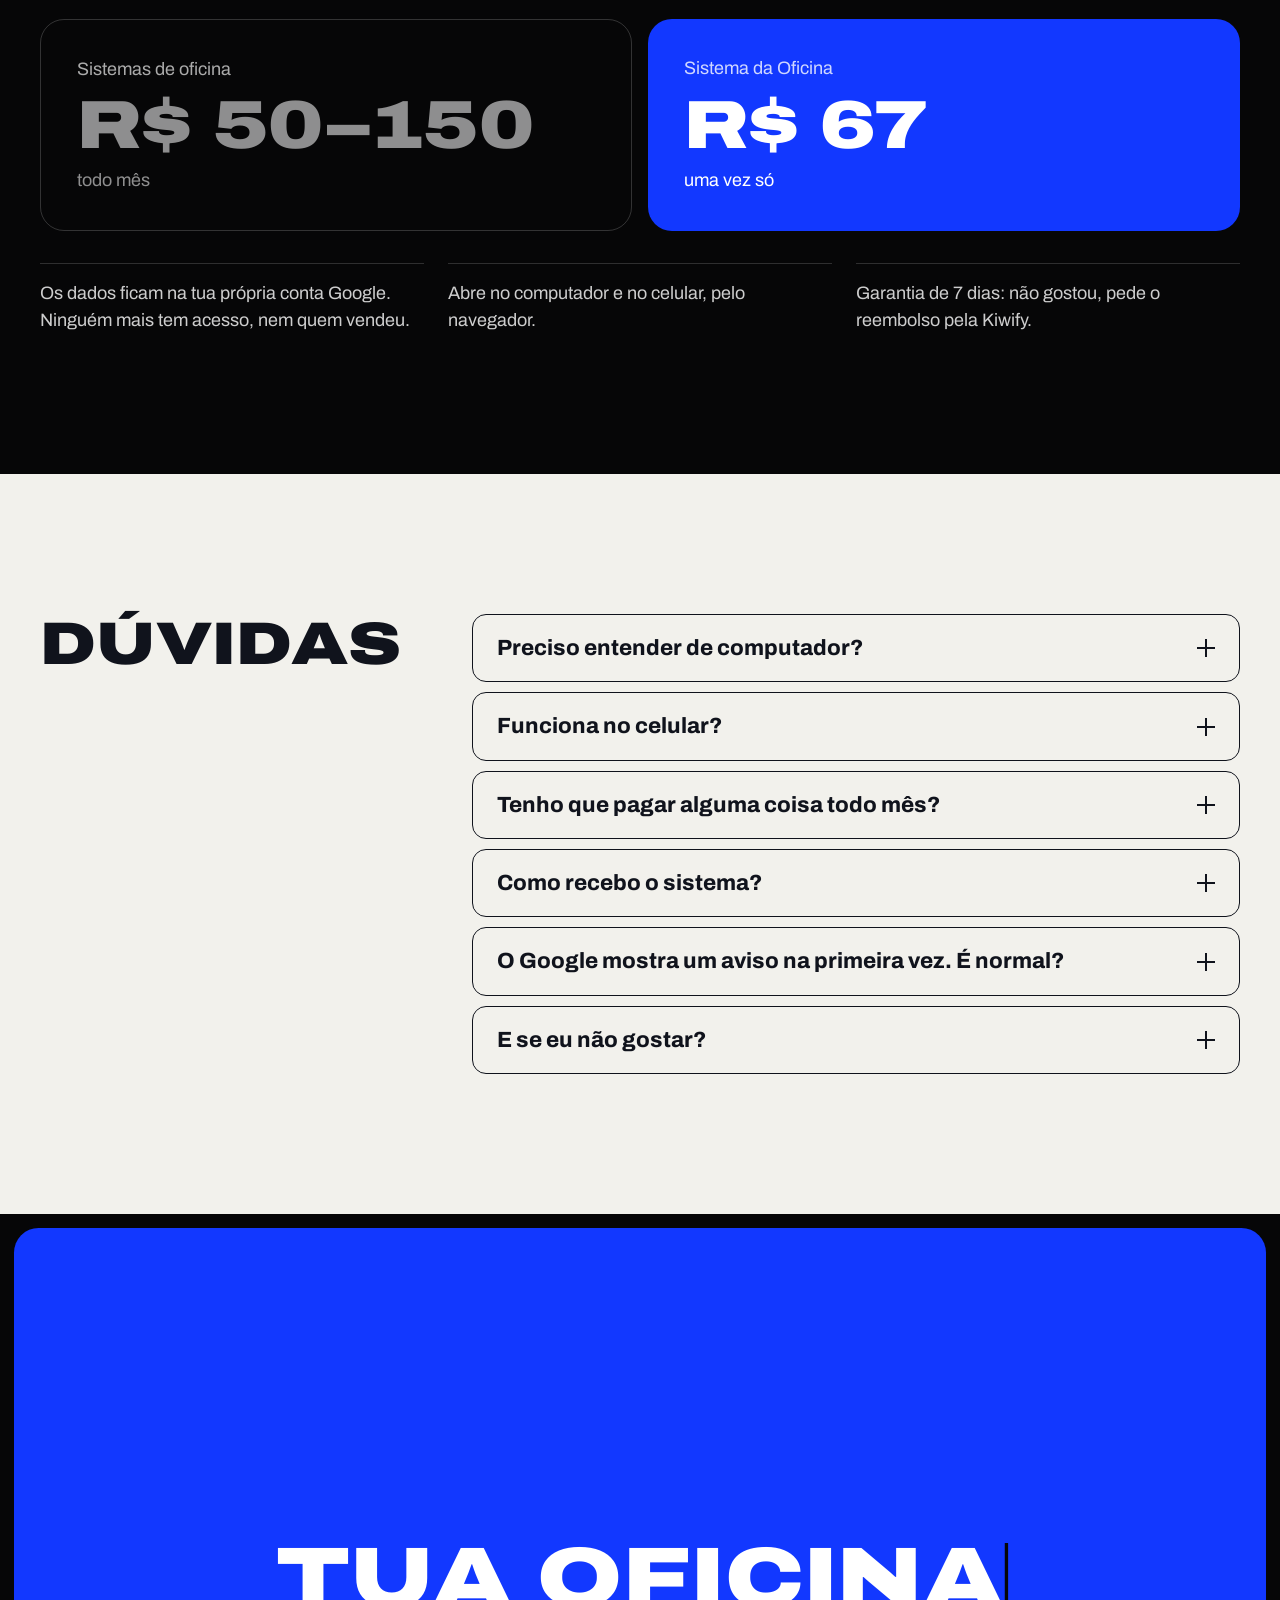
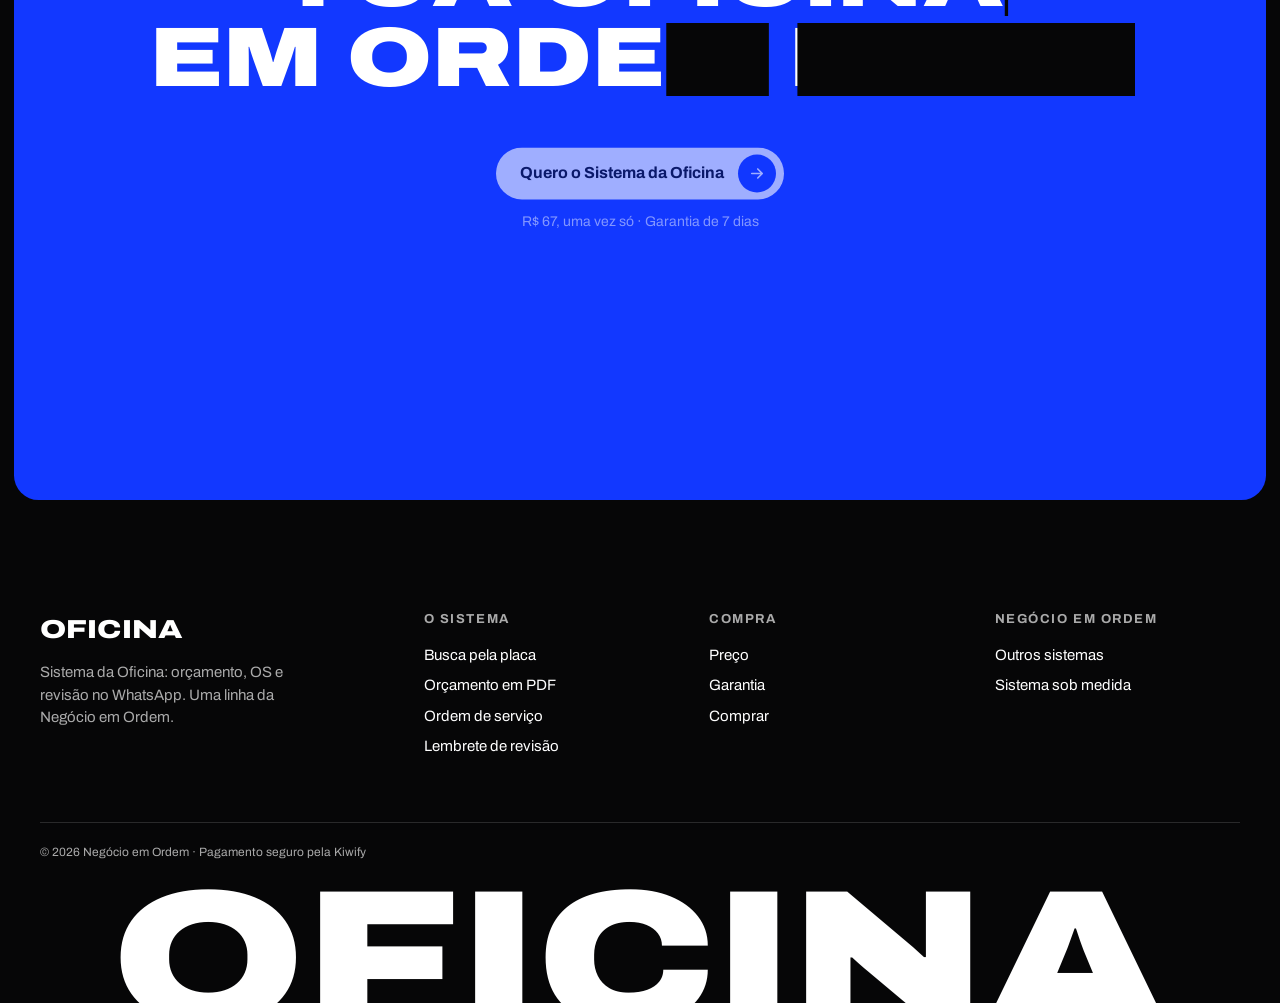
==== commit e8ab2b08: "Oficina: cena da mesa com o computador no lugar do carro 3D; fecho centralizado; página mais leve (s" ====
--- a/oficina/index.html
+++ b/oficina/index.html
@@ -11,8 +11,8 @@
   <meta name="referrer" content="strict-origin-when-cross-origin">
   <meta name="theme-color" content="#1238ff">
   <link rel="icon" href="./favicon.svg" type="image/svg+xml">
-  <script type="module" crossorigin src="./assets/index-B6PE06eL.js"></script>
-  <link rel="stylesheet" crossorigin href="./assets/index-7uU6B6SQ.css">
+  <script type="module" crossorigin src="./assets/index-DmGraOWM.js"></script>
+  <link rel="stylesheet" crossorigin href="./assets/index-DFLW2Snr.css">
 </head>
 <body>
   <a class="pular" href="#servicos">Pular para o que o sistema faz</a>
@@ -36,59 +36,27 @@
   </nav>
 
   <main>
-    <!-- Cena presa: hero → passagem → mapa do sistema. O carro é o mesmo do começo ao fim (canvas .palco). -->
-    <section class="cena" id="inicio" data-cena aria-label="Início">
-      <div class="cena__fixa">
-        <div class="abertura" aria-hidden="true"><div class="abertura__faixa"></div></div>
-
-        <div class="hero">
-          <p class="hero__marca larga" aria-hidden="true"><span>O</span><span>F</span><span>I</span><span>C</span><span>I</span><span>N</span><span>A</span></p>
-          <div class="hero__vaga" aria-hidden="true"></div>
-          <div class="hero__cupula" aria-hidden="true"></div>
-          <div class="hero__texto">
-            <h1 class="hero__titulo larga">Orçamento, OS e revisão.<br>Tua oficina sem caderno.</h1>
-            <a class="botao botao--claro" href="#comprar"><span>Quero o meu por R$ 67</span><i class="botao__seta" aria-hidden="true"></i></a>
-          </div>
+    <!-- Cena da mesa: bancada de oficina em 3D; o computador mostra cada tela do sistema (src/mesa/mesa.js) -->
+    <section class="mesa" id="inicio" aria-label="Início">
+      <div class="mesa__fixa">
+        <canvas class="mesa__tela" aria-hidden="true"></canvas>
+        <div class="mesa__abre">
+          <h1 class="larga">Orçamento, OS e revisão.<br>Tua oficina sem caderno.</h1>
+          <p>Da placa do carro ao lembrete de revisão: o Sistema da Oficina roda no computador da bancada e no celular, no Google Planilhas.</p>
+          <a class="botao botao--claro" href="#comprar"><span>Quero o meu por R$ 67</span><i class="botao__seta" aria-hidden="true"></i></a>
         </div>
-
-        <div class="mapa fundo-claro" id="servicos">
-          <div class="mapa__papel" aria-hidden="true"></div>
-          <div class="mapa__vaga" aria-hidden="true"></div>
-          <h2 class="mapa__titulo larga">Da placa<br>à revisão.</h2>
-          <ol class="mapa__lista" aria-label="O que o sistema faz">
-            <li class="servico" data-zona="lavagem" data-ancora="0.30,0.42" data-lado="d">
-              <h3 class="servico__nome larga">Busca pela placa</h3>
-              <p>Digita a placa e o cliente aparece, com o carro e todo o histórico de serviços.</p>
-              <span class="servico__preco">histórico por placa</span>
-            </li>
-            <li class="servico" data-zona="polimento" data-ancora="0.08,-0.40" data-lado="d">
-              <h3 class="servico__nome larga">Orçamento em PDF</h3>
-              <p>Peças e mão de obra somam sozinhas. O PDF sai com o nome da tua oficina.</p>
-              <span class="servico__preco">com um clique</span>
-            </li>
-            <li class="servico" data-zona="vitrificacao" data-ancora="-0.30,-0.10" data-lado="e">
-              <h3 class="servico__nome larga">Direto no WhatsApp</h3>
-              <p>Um botão abre a conversa com o cliente, e a mensagem com o orçamento já vem escrita.</p>
-              <span class="servico__preco">mensagem pronta</span>
-            </li>
-            <li class="servico" data-zona="ppf" data-ancora="-0.44,0.22" data-lado="e">
-              <h3 class="servico__nome larga">Ordem de serviço</h3>
-              <p>Do orçamento à entrega: aprovado, em serviço, pronto e entregue. Tu sabes onde está cada carro.</p>
-              <span class="servico__preco">status de cada carro</span>
-            </li>
-            <li class="servico" data-zona="interior" data-ancora="-0.02,0.20" data-lado="d">
-              <h3 class="servico__nome larga">Painel do mês</h3>
-              <p>Faturamento, ticket médio, quanto falta receber e os carros que estão na oficina.</p>
-              <span class="servico__preco">tudo num olhar</span>
-            </li>
-            <li class="servico" data-zona="farois" data-ancora="-0.44,-0.33" data-lado="e">
-              <h3 class="servico__nome larga">Lembrete de revisão</h3>
-              <p>A próxima troca de óleo por data e por KM. Quando estiver perto de vencer, o sistema avisa.</p>
-              <span class="servico__preco">o cliente volta</span>
-            </li>
-          </ol>
-          <svg class="mapa__fio" aria-hidden="true"><path pathLength="1000"/><circle r="4"/></svg>
-        </div>
+        <p class="mesa__passo" aria-hidden="true"></p>
+        <div class="mesa__barra" aria-hidden="true"></div>
+        <svg class="mesa__fio" aria-hidden="true"><path d=""/><circle r="5" cx="-20" cy="-20"/></svg>
+        <div class="mesa__cartao" aria-hidden="true"><div class="mesa__n"></div><h3 class="larga"></h3><p></p><span class="mesa__tag"></span></div>
+        <ol class="mesa__lista sr" id="servicos" aria-label="O que o sistema faz">
+          <li><h3>Busca pela placa</h3><p>Digita a placa e o cliente aparece, com o carro e todo o histórico de serviços.</p></li>
+          <li><h3>Orçamento em PDF</h3><p>Peças e mão de obra somam sozinhas. O PDF sai com o nome da tua oficina.</p></li>
+          <li><h3>Direto no WhatsApp</h3><p>Um botão abre a conversa com o cliente, e a mensagem com o orçamento já vem escrita.</p></li>
+          <li><h3>Ordem de serviço</h3><p>Do orçamento à entrega: aprovado, em serviço, pronto e entregue. Tu sabes onde está cada carro.</p></li>
+          <li><h3>Painel do mês</h3><p>Faturamento, ticket médio, quanto falta receber e os carros que estão na oficina.</p></li>
+          <li><h3>Lembrete de revisão</h3><p>A próxima troca de óleo por data e por KM. Quando estiver perto de vencer, o sistema avisa.</p></li>
+        </ol>
       </div>
     </section>
 
@@ -150,7 +118,6 @@
     <section class="fecho" id="comprar" data-fecho aria-labelledby="fecho-titulo">
       <div class="fecho__card">
         <h2 class="fecho__titulo larga" id="fecho-titulo"><span>Tua oficina</span> <span>em ordem</span> <span>hoje.</span></h2>
-        <div class="fecho__vaga" aria-hidden="true"></div>
         <div class="fecho__acoes">
           <a class="botao botao--claro" href="#comprar" data-checkout><span>Quero o Sistema da Oficina</span><i class="botao__seta" aria-hidden="true"></i></a>
           <p>R$ 67, uma vez só · Garantia de 7 dias</p>
@@ -171,12 +138,10 @@
     </div>
     <div class="rodape__fim">
       <p>© 2026 Negócio em Ordem · Pagamento seguro pela Kiwify</p>
-      <p>Modelo 3D: <a href="https://sketchfab.com/3d-models/aston-martin-db11-0ce56f01b1ff40b3a4e36bc56873dbc7" target="_blank" rel="noopener">“Aston Martin db11”</a>, de <a href="https://sketchfab.com/BlackSnow02" target="_blank" rel="noopener">Black Snow</a>, licença <a href="http://creativecommons.org/licenses/by/4.0/" target="_blank" rel="noopener">CC-BY 4.0</a></p>
     </div>
     <p class="rodape__nome larga" aria-hidden="true">Oficina</p>
   </footer>
 
-  <canvas class="palco" aria-hidden="true"></canvas>
   <script>
     /* === CONFIGURAÇÃO: cole aqui o link do checkout da Kiwify quando o produto for criado === */
     window.CHECKOUT = "https://pay.kiwify.com.br/V57jU0e";
--- a/oficina/assets/index-DFLW2Snr.css
+++ b/oficina/assets/index-DFLW2Snr.css
@@ -0,0 +1 @@
+@font-face{font-family:Archivo Variable;font-style:normal;font-display:swap;font-weight:100 900;font-stretch:62% 125%;src:url(./archivo-vietnamese-standard-normal-rJmnGBSt.woff2)format("woff2-variations");unicode-range:U+102-103,U+110-111,U+128-129,U+168-169,U+1A0-1A1,U+1AF-1B0,U+300-301,U+303-304,U+308-309,U+323,U+329,U+1EA0-1EF9,U+20AB}@font-face{font-family:Archivo Variable;font-style:normal;font-display:swap;font-weight:100 900;font-stretch:62% 125%;src:url(./archivo-latin-ext-standard-normal-7khWdh9v.woff2)format("woff2-variations");unicode-range:U+100-2BA,U+2BD-2C5,U+2C7-2CC,U+2CE-2D7,U+2DD-2FF,U+304,U+308,U+329,U+1D00-1DBF,U+1E00-1E9F,U+1EF2-1EFF,U+2020,U+20A0-20AB,U+20AD-20C0,U+2113,U+2C60-2C7F,U+A720-A7FF}@font-face{font-family:Archivo Variable;font-style:normal;font-display:swap;font-weight:100 900;font-stretch:62% 125%;src:url(./archivo-latin-standard-normal-DY7AcnAa.woff2)format("woff2-variations");unicode-range:U+??,U+131,U+152-153,U+2BB-2BC,U+2C6,U+2DA,U+2DC,U+304,U+308,U+329,U+2000-206F,U+20AC,U+2122,U+2191,U+2193,U+2212,U+2215,U+FEFF,U+FFFD}:root{--azul:#1238ff;--azul-fundo:#0e2ad6;--preto:#060607;--grafite:#15161a;--papel:#f2f1ec;--branco:#fff;--tinta:#10131c;--cinza:#5b6170;--cinza-claro:#ffffffa8;--fonte:"Archivo Variable", "Archivo", system-ui, sans-serif;--larga:125%;--u:min(100vw / 1456, 100svh / 840);--su:min(1px, 100vw / 1280);--s-h2:calc(60 * var(--su));--s-h2-fecho:calc(78 * var(--su));--s-h3:calc(22 * var(--su));--s-corpo:calc(18 * var(--su));--s-pequeno:calc(14 * var(--su));--s-folga:calc(140 * var(--su));--s-titulo-conteudo:calc(48 * var(--su));--borda:calc(32 * var(--su));--largura:min(1200px, calc(100vw - 2 * var(--borda)));--curva:cubic-bezier(.16, 1, .3, 1);--rapido:.22s}@media (width<=1023px),(aspect-ratio<=4/5){:root{--u:min(100vw / 390, 100svh / 844);--su:min(1px, 100vw / 390);--s-h2:calc(36 * var(--su));--s-h2-fecho:calc(42 * var(--su));--s-h3:calc(19 * var(--su));--s-corpo:calc(16 * var(--su));--s-pequeno:calc(13 * var(--su));--s-folga:calc(88 * var(--su));--s-titulo-conteudo:calc(30 * var(--su));--borda:calc(20 * var(--su));--larga:104%}}*,:before,:after{box-sizing:border-box}*{margin:0;padding:0}html{-webkit-text-size-adjust:100%;scrollbar-width:none;-webkit-tap-highlight-color:transparent}html,body{overscroll-behavior-x:none;overflow-x:clip}html::-webkit-scrollbar{display:none}html.lenis,html.lenis body{height:auto}.lenis.lenis-smooth{scroll-behavior:auto!important}.lenis.lenis-stopped{overflow:clip}body{background:var(--preto);color:var(--branco);font-family:var(--fonte);font-size:var(--s-corpo);-webkit-font-smoothing:antialiased;text-rendering:optimizelegibility;line-height:1.5}img,svg,canvas{max-width:100%;display:block}a{color:inherit;text-decoration:none}button{font:inherit;color:inherit;cursor:pointer;background:0 0;border:0}ul,ol{list-style:none}.larga{font-stretch:var(--larga);text-transform:uppercase;letter-spacing:.005em;font-weight:850}.sr{clip-path:inset(50%);white-space:nowrap;width:1px;height:1px;position:absolute;overflow:hidden}.pular{z-index:100;background:var(--branco);color:var(--preto);transition:transform var(--rapido) var(--curva);border-radius:999px;padding:12px 18px;font-weight:700;position:fixed;top:16px;left:16px;transform:translateY(-160%)}.pular:focus-visible{transform:none}:focus-visible{outline:2px solid var(--branco);outline-offset:4px;border-radius:4px}.fundo-claro :focus-visible{outline-color:var(--azul)}.ln{margin:-.12em 0 -.22em;padding:.12em 0 .22em}.sbar{z-index:60;pointer-events:none;mix-blend-mode:difference;width:10px;position:fixed;top:6px;bottom:6px;right:3px}.sbar__thumb{opacity:0;width:3px;transition:opacity .5s, width .25s var(--curva);pointer-events:auto;cursor:grab;background:#fff9;border-radius:3px;position:absolute;right:0}.sbar.is-on .sbar__thumb{opacity:1}.sbar.is-none{display:none}.sbar.is-drag .sbar__thumb{cursor:grabbing}@media (hover:hover){.sbar__thumb:hover,.sbar.is-drag .sbar__thumb{opacity:1;width:6px}}.palco{z-index:3;pointer-events:none;width:100%;height:100lvh;position:fixed;top:0;left:0}.secao{z-index:4;position:relative}@media (prefers-reduced-motion:reduce){*,:before,:after{transition:none!important;animation:none!important}}.nav{z-index:50;height:calc(72 * var(--u));min-height:60px;padding:0 calc(32 * var(--u));color:var(--branco);transition:color .35s var(--curva);grid-template-columns:1fr auto 1fr;align-items:center;display:grid;position:fixed;inset:0 0 auto}.nav[data-tema=claro]{color:var(--tinta)}.nav__menu{width:44px;height:44px;transition:background-color var(--rapido) var(--curva);border-radius:999px;place-content:center;justify-self:start;gap:6px;margin-left:-10px;display:grid}.nav__menu i{width:22px;height:2px;transition:transform .4s var(--curva);background:currentColor;display:block}.nav__menu[aria-expanded=true] i:first-of-type{transform:translateY(4px)rotate(45deg)}.nav__menu[aria-expanded=true] i:last-of-type{transform:translateY(-4px)rotate(-45deg)}.nav__logo{letter-spacing:.06em;padding:13px 8px;font-size:15px}.nav__cta{letter-spacing:.08em;text-transform:uppercase;height:44px;transition:background-color var(--rapido) var(--curva), color var(--rapido) var(--curva), transform .15s;border:1.5px solid;border-radius:999px;justify-self:end;align-items:center;padding:0 20px;font-size:13px;font-weight:700;display:inline-flex}@media (hover:hover){.nav__menu:hover{background:color-mix(in srgb, currentColor 14%, transparent)}.nav__cta:hover{background:var(--branco);color:var(--azul);border-color:var(--branco)}.nav[data-tema=claro] .nav__cta:hover{background:var(--tinta);color:var(--papel);border-color:var(--tinta)}.nav__logo:hover{opacity:.7}}.nav__cta:active,.nav__menu:active{transform:scale(.96)}.menu{z-index:45;background:var(--preto);color:var(--branco);padding:calc(100 * var(--u)) calc(64 * var(--u)) calc(56 * var(--u));clip-path:inset(0 0 100%);transition:clip-path .7s var(--curva);align-content:center;display:grid;position:fixed;inset:0}.menu[hidden]{visibility:hidden;display:grid}.menu.is-aberto{clip-path:inset(0);visibility:visible}.menu__lista{gap:calc(6 * var(--u));display:grid}.menu__lista a{font-stretch:var(--larga);text-transform:uppercase;font-weight:850;font-size:clamp(36px, calc(76 * var(--u)), 92px);transition:color var(--rapido) var(--curva), transform .45s var(--curva);padding:.06em 0;line-height:1;display:inline-block}.menu__pe{margin-top:calc(48 * var(--u));color:var(--cinza-claro);font-size:15px}.menu__pe a{text-underline-offset:3px;text-decoration:underline}@media (hover:hover){.menu__lista a:hover{color:var(--azul);transform:translate(14px)}}@media (width<=1023px),(aspect-ratio<=4/5){.menu{padding:96px var(--borda) 40px}.menu__lista a{font-size:calc(40 * var(--u))}}.botao{--b-fundo:var(--branco);--b-texto:var(--preto);--b-seta:var(--azul);background:var(--b-fundo);height:52px;color:var(--b-texto);white-space:nowrap;transition:background-color var(--rapido) var(--curva), color var(--rapido) var(--curva), transform .15s var(--curva);border-radius:999px;align-items:center;gap:14px;padding:0 8px 0 24px;font-size:16px;font-weight:700;display:inline-flex}.botao--escuro{--b-fundo:var(--preto);--b-texto:var(--branco);--b-seta:var(--azul)}.botao__seta{background:var(--b-seta);border-radius:999px;flex:none;width:38px;height:38px;position:relative;overflow:hidden}.botao__seta:before,.botao__seta:after{content:"";background:var(--branco);transition:transform .45s var(--curva);position:absolute;inset:0;-webkit-mask:url("data:image/svg+xml,%3Csvg xmlns='http://www.w3.org/2000/svg' viewBox='0 0 24 24'%3E%3Cpath d='M5 12h13M13 6l6 6-6 6' fill='none' stroke='%23000' stroke-width='2.2' stroke-linecap='round' stroke-linejoin='round'/%3E%3C/svg%3E") 50%/18px no-repeat;mask:url("data:image/svg+xml,%3Csvg xmlns='http://www.w3.org/2000/svg' viewBox='0 0 24 24'%3E%3Cpath d='M5 12h13M13 6l6 6-6 6' fill='none' stroke='%23000' stroke-width='2.2' stroke-linecap='round' stroke-linejoin='round'/%3E%3C/svg%3E") 50%/18px no-repeat}.botao__seta:after{transform:translate(-100%)}@media (hover:hover){.botao:hover .botao__seta:before{transform:translate(100%)}.botao:hover .botao__seta:after{transform:translate(0)}.botao--claro:hover{--b-fundo:#e9ecff}.botao--escuro:hover{--b-fundo:#1b1c21}}.botao:active{transform:scale(.98)}[data-foto]{background:#23252b 50%/cover no-repeat}.trabalhos{background:var(--azul);height:240svh}.trabalhos__fixa{align-items:center;height:100svh;display:flex;position:sticky;top:0;overflow:hidden}.trabalhos__palavra{text-align:center;color:var(--preto);white-space:nowrap;pointer-events:none;font-size:12.3457vw;font-weight:900;line-height:.8;position:absolute;top:50%;left:0;right:0;translate:0 -50%}.trabalhos__titulo{left:var(--borda);top:calc(110 * var(--u));font-size:calc(38 * var(--u));color:var(--branco);z-index:2;font-weight:900;line-height:1;position:absolute}.trabalhos__trilho{align-items:center;gap:calc(56 * var(--u));margin-top:calc(90 * var(--u));padding:0 calc(120 * var(--u)) 0 100vw;will-change:transform;flex:none;display:flex;position:relative}.carta{width:calc(270 * var(--u));transform:rotate(var(--r,-4deg)) translateY(var(--dy,0));flex:none}.carta:nth-child(2n){--r:3deg;--dy:calc(36 * var(--u))}.carta:nth-child(3n){--r:-2deg;--dy:calc(-24 * var(--u))}.carta figure{background:var(--branco);color:var(--tinta);padding:calc(12 * var(--u)) calc(12 * var(--u)) calc(16 * var(--u));box-shadow:0 30px 60px -30px #0000008c}.carta__foto{aspect-ratio:4/5}.carta figcaption{margin-top:calc(12 * var(--u));font-size:calc(15 * var(--u));justify-content:space-between;gap:12px;line-height:1.2;display:flex}.carta figcaption b{font-weight:800}.carta figcaption span{color:var(--cinza);text-align:right}.trabalhos__mais{left:var(--borda);bottom:calc(44 * var(--u));z-index:2;position:absolute}.estudio{background:var(--preto);height:100svh;min-height:560px;overflow:hidden}.estudio__foto{position:absolute;inset:0;transform:scale(1.08)}.estudio:after{content:"";pointer-events:none;background:linear-gradient(#0000 45%,#060607db);position:absolute;inset:0}.estudio__legenda{left:var(--borda);bottom:calc(56 * var(--su));z-index:2;gap:calc(14 * var(--su));max-width:calc(820 * var(--su));display:grid;position:absolute}.estudio__rotulo{font-size:var(--s-pequeno);letter-spacing:.12em;text-transform:uppercase;color:var(--cinza-claro);font-weight:700}.estudio__titulo{font-size:var(--s-h2);font-weight:900;line-height:.98}.estudio__texto{font-size:var(--s-corpo);color:#ffffffd1;max-width:44ch}.parede{background:var(--preto);padding:var(--s-folga) 0;overflow:hidden}.parede__topo{width:var(--largura);justify-content:space-between;align-items:end;gap:24px;margin:0 auto;display:flex}.parede__titulo{font-size:var(--s-h2);flex:1;font-weight:900;line-height:.98}.parede__nota{font-size:var(--s-pequeno);letter-spacing:.04em;color:var(--cinza-claro);white-space:nowrap;font-weight:700}.parede__mural{width:var(--largura);height:calc(650 * var(--su));margin:var(--s-titulo-conteudo) auto 0;touch-action:pan-y;position:relative}.polaroide{left:var(--x);top:var(--y);width:calc(214 * var(--su));padding:calc(12 * var(--su)) calc(12 * var(--su)) calc(18 * var(--su));background:var(--branco);color:var(--tinta);rotate:var(--r);cursor:grab;-webkit-user-select:none;user-select:none;touch-action:pan-y;transition:box-shadow .3s var(--curva);position:absolute;box-shadow:0 24px 50px -24px #000000b3}.polaroide.is-pegando{cursor:grabbing;box-shadow:0 40px 70px -26px #000000d9}.polaroide__foto{aspect-ratio:4/3;pointer-events:none}.polaroide p{margin-top:calc(12 * var(--su));font-size:calc(15 * var(--su));line-height:1.35}.polaroide b{margin-top:calc(10 * var(--su));font-size:calc(13 * var(--su));color:var(--azul);font-weight:800;display:block}@media (hover:hover){.polaroide:hover{box-shadow:0 34px 64px -26px #000c}}.parede__dica{width:var(--largura);margin:calc(20 * var(--su)) auto 0;font-size:var(--s-pequeno);color:var(--cinza-claro)}.duvidas{background:var(--papel);color:var(--tinta);padding:var(--s-folga) 0;gap:calc(48 * var(--su));width:100%;padding-left:max(var(--borda), (100vw - 1200px) / 2);padding-right:max(var(--borda), (100vw - 1200px) / 2);grid-template-columns:minmax(0,1fr) minmax(0,2fr);display:grid}.duvidas__titulo{font-size:var(--s-h2);font-weight:900;line-height:1}.duvidas__lista{gap:calc(10 * var(--su));display:grid}.duvida{border:1.5px solid var(--tinta);border-radius:calc(14 * var(--su));transition:background-color .35s var(--curva), color .35s var(--curva), border-color .35s;overflow:hidden}.duvida summary{cursor:pointer;padding:calc(20 * var(--su)) calc(24 * var(--su));font-size:var(--s-h3);justify-content:space-between;align-items:center;gap:20px;font-weight:750;line-height:1.2;list-style:none;display:flex}.duvida summary::-webkit-details-marker{display:none}.duvida summary i{flex:none;width:18px;height:18px;position:relative}.duvida summary i:before,.duvida summary i:after{content:"";height:2px;transition:transform .4s var(--curva);background:currentColor;margin-top:-1px;position:absolute;top:50%;left:0;right:0}.duvida summary i:after{transform:rotate(90deg)}.duvida[open] summary i:after{transform:rotate(0)}.duvida__resposta{padding:0 calc(24 * var(--su)) calc(24 * var(--su));font-size:var(--s-corpo);max-width:60ch;overflow:hidden}.duvida[open]{background:var(--azul);color:var(--branco);border-color:var(--azul)}@media (hover:hover){.duvida:not([open]) summary:hover{background:#10131c0f}}.duvida summary:focus-visible{outline-offset:-6px}.fecho{z-index:2;background:var(--preto);padding:calc(16 * var(--u));height:100svh;min-height:620px;position:relative}.fecho__card{border-radius:calc(28 * var(--u));background:var(--azul);height:100%;padding:calc(84 * var(--u)) var(--borda) calc(48 * var(--u));grid-template-rows:auto 1fr auto;justify-items:center;display:grid;position:relative;overflow:hidden}.fecho__titulo{font-size:calc(78 * var(--u));text-align:center;max-width:17ch;font-weight:900;line-height:.95}.fecho__titulo span{display:inline-block;position:relative}.fecho__titulo b{font-weight:inherit}.fecho__bloco{background:var(--preto);position:absolute;inset:.06em -.05em .02em}.fecho__vaga{width:calc(640 * var(--u));height:100%;max-height:calc(290 * var(--u));align-self:center}.fecho__acoes{justify-items:center;gap:12px;display:grid}.fecho__acoes p{color:#fffc;font-size:14px}.rodape{background:var(--preto);color:var(--branco);padding-top:calc(96 * var(--su));overflow:hidden}.rodape__grade{width:var(--largura);gap:calc(40 * var(--su));grid-template-columns:1.4fr 1fr 1fr 1fr;margin:0 auto;font-size:15px;display:grid}.rodape__grade h3{letter-spacing:.12em;text-transform:uppercase;color:var(--cinza-claro);margin-bottom:14px;font-size:13px;font-weight:700}.rodape__grade li+li,.rodape__grade p+p{margin-top:8px}.rodape__grade a{transition:color var(--rapido) var(--curva)}@media (hover:hover){.rodape__grade a:hover{color:#8fa2ff}}.rodape__marca p:first-child{margin-bottom:12px;font-size:26px}.rodape__marca p+p{color:var(--cinza-claro);max-width:30ch}.rodape__fim{width:var(--largura);margin:calc(64 * var(--su)) auto 0;color:var(--cinza-claro);border-top:1px solid #ffffff24;justify-content:space-between;gap:24px;padding-top:20px;font-size:12px;display:flex}.rodape__fim a{text-underline-offset:2px;text-decoration:underline}.rodape__nome{text-align:center;margin:calc(28 * var(--su)) 0 calc(-.14 * 100vw / 3.95);font-size:25.3165vw;font-weight:900;line-height:.74}@media (width<=1023px),(aspect-ratio<=4/5){.trabalhos{height:auto;padding:calc(96 * var(--su)) 0 calc(72 * var(--su));overflow:clip}.trabalhos__fixa{height:auto;display:block;position:relative;overflow:visible}.trabalhos__titulo{padding:0 var(--borda);font-size:var(--s-h2);position:relative;top:auto;left:auto}.trabalhos__palavra{font-size:16.129vw;top:58%}.trabalhos__trilho{margin-top:calc(36 * var(--su));padding:calc(40 * var(--su)) var(--borda) calc(48 * var(--su));gap:calc(18 * var(--su));scroll-snap-type:x mandatory;scrollbar-width:none;overscroll-behavior-x:contain;will-change:auto;overflow-x:auto}.trabalhos__trilho::-webkit-scrollbar{display:none}.carta{scroll-snap-align:center;width:74vw}.trabalhos__mais{margin:0 var(--borda);position:relative;bottom:auto;left:auto}.estudio__titulo{font-size:calc(31 * var(--su))}.parede__topo{justify-content:start;display:grid}.parede__mural{height:calc(1090 * var(--su))}.polaroide{width:calc(166 * var(--su))}.polaroide:nth-child(odd){--x:0%!important}.polaroide:nth-child(2n){--x:52%!important}.polaroide:first-child,.polaroide:nth-child(2){--y:0%!important}.polaroide:nth-child(3),.polaroide:nth-child(4){--y:34%!important}.polaroide:nth-child(5),.polaroide:nth-child(6){--y:67%!important}.duvidas{gap:calc(28 * var(--su));grid-template-columns:1fr}.fecho__titulo{font-size:calc(40 * var(--u))}.fecho__vaga{width:calc(150 * var(--u));max-height:calc(330 * var(--u))}.rodape__grade{grid-template-columns:1fr 1fr}.rodape__marca{grid-column:1/-1}.rodape__fim{flex-direction:column}}.hero__marca{top:calc(118 * var(--u));font-size:calc(156 * var(--u))}.trabalhos .carta{width:calc(430 * var(--u))}.trabalhos .carta__foto{aspect-ratio:16/10;background-position:0 0}.trabalhos__palavra{font-size:13.5135vw}.video{background:var(--preto);padding:var(--s-folga) 0;overflow:hidden}.video__grade{width:var(--largura);gap:calc(90 * var(--su));grid-template-columns:auto 1fr;align-items:center;margin:0 auto;display:grid}.video__tela{width:calc(300 * var(--su));aspect-ratio:9/16;border-radius:calc(30 * var(--su));box-shadow:0 0 0 calc(8 * var(--su)) var(--grafite), 0 40px 80px -30px #1238ff73;background:#000;overflow:hidden}.video__tela video{object-fit:cover;width:100%;height:100%}.video__legenda{gap:calc(14 * var(--su));display:grid}.preco{background:var(--preto);padding:0 0 var(--s-folga)}.preco__topo{width:var(--largura);justify-content:space-between;align-items:end;gap:24px;margin:0 auto;display:flex}.preco__grade{width:var(--largura);margin:var(--s-titulo-conteudo) auto 0;gap:calc(16 * var(--su));grid-template-columns:1fr 1fr;display:grid}.preco__card{border-radius:calc(24 * var(--su));padding:calc(36 * var(--su));gap:calc(8 * var(--su));display:grid}.preco__card p{font-size:var(--s-corpo);color:var(--cinza-claro)}.preco__card b{font-size:calc(68 * var(--su));white-space:nowrap;font-weight:900;line-height:1}.preco__card span{font-size:var(--s-corpo)}.preco__card--eles{color:#ffffff8c;border:1.5px solid #ffffff2e}.preco__card--nos{background:var(--azul)}.preco__card--nos p{color:#fffc}.preco__lista{width:var(--largura);margin:calc(32 * var(--su)) auto 0;gap:calc(24 * var(--su));font-size:var(--s-corpo);color:#fffc;grid-template-columns:repeat(3,1fr);display:grid}.preco__lista li{padding-top:calc(16 * var(--su));border-top:1px solid #ffffff29}@media (width<=1023px),(aspect-ratio<=4/5){.hero__marca{top:calc(126 * var(--u));font-size:calc(58 * var(--u))}.trabalhos .carta{width:82vw}.trabalhos__palavra{font-size:18.5185vw}.video__grade{text-align:center;grid-template-columns:1fr;justify-items:center}.video__tela{width:calc(240 * var(--su))}.preco__topo{justify-content:start;display:grid}.preco__grade,.preco__lista{grid-template-columns:1fr}.preco__card b{font-size:calc(54 * var(--su))}}.rodape__nome{margin-bottom:-2.08955vw;font-size:14.9254vw}@media (width<=1023px),(aspect-ratio<=4/5){.preco .parede__titulo{font-size:calc(29 * var(--su))}.preco__card{padding:calc(24 * var(--su))}.preco__card b{font-size:calc(42 * var(--su))}.nav__logo{font-size:14px}}.cena{height:400svh}@media (width<=1023px),(aspect-ratio<=4/5){.cena{height:320svh}}.sem-3d .palco,.sem-3d .mapa__fio{display:none}.fecho__card{align-content:center;gap:calc(44 * var(--u));grid-template-rows:auto auto}.fecho__titulo{font-size:calc(96 * var(--u))}@media (width<=1023px),(aspect-ratio<=4/5){.fecho__titulo{font-size:calc(46 * var(--u))}}.mesa{z-index:1;background:#0b0c10;height:720svh;position:relative}.mesa__fixa{height:100svh;position:sticky;top:0;overflow:hidden}.mesa__tela{width:100%;height:100%;display:block;position:absolute;inset:0}.mesa__abre{left:var(--borda);max-width:680px;transition:opacity .5s var(--curva), transform .5s var(--curva);position:absolute;bottom:clamp(32px,9svh,96px)}.mesa__abre h1{font-size:clamp(34px,5.2vw,80px);line-height:.92}.mesa__abre p{color:#ffffffbf;max-width:42ch;margin-top:18px;font-size:clamp(15px,1.3vw,19px);line-height:1.45}.mesa__abre .botao{margin-top:26px}.mesa__abre.is-fora{opacity:0;pointer-events:none;transform:translateY(-16px)}.mesa__passo,.mesa__barra{top:max(84px, calc(96 * var(--u)));opacity:0;transition:opacity .4s;position:absolute}.mesa.is-recurso .mesa__passo,.mesa.is-recurso .mesa__barra{opacity:1}.mesa__passo{left:var(--borda);letter-spacing:.12em;text-transform:uppercase;color:#fff9;font-size:13px}.mesa__passo b{color:var(--branco)}.mesa__barra{right:var(--borda);gap:6px;display:flex}.mesa__barra i{background:#ffffff38;border-radius:2px;width:26px;height:3px;transition:background .3s}.mesa__barra i.is-on{background:var(--azul)}.mesa__cartao{background:var(--papel);width:min(330px,86vw);color:var(--tinta);opacity:0;transition:opacity .45s var(--curva), transform .45s var(--curva);pointer-events:none;border-radius:16px;padding:22px 22px 20px;position:absolute;transform:translateY(14px);box-shadow:0 20px 50px #00000073}.mesa__cartao.is-on{opacity:1;transform:none}.mesa__n{letter-spacing:.12em;text-transform:uppercase;color:var(--azul);font-size:12px;font-weight:800}.mesa__cartao h3{margin-top:8px;font-size:24px;line-height:.98}.mesa__cartao p{color:#3c4150;margin-top:10px;font-size:15px;line-height:1.45}.mesa__tag{background:var(--azul);color:#fff;border-radius:99px;margin-top:14px;padding:6px 11px;font-size:12px;font-weight:700;display:inline-block}.mesa__fio{pointer-events:none;width:100%;height:100%;position:absolute;inset:0;overflow:visible}.mesa__fio path{fill:none;stroke:var(--azul);stroke-width:2px}.mesa__fio circle{fill:var(--azul);stroke:#fff;stroke-width:2px}@media (width<=1023px),(aspect-ratio<=4/5){.mesa{height:600svh}.mesa__abre{right:var(--borda)}.mesa__abre h1{font-size:min(30px,8vw)}.mesa__cartao{bottom:20px;transform:translate(-50%,14px);top:auto!important;left:50%!important}.mesa__cartao.is-on{transform:translate(-50%)}.mesa__barra{display:none}}.sem-3d .mesa{height:auto}.sem-3d .mesa__fixa{height:auto;padding:120px var(--borda) 80px;position:relative}.sem-3d .mesa__tela,.sem-3d .mesa__fio,.sem-3d .mesa__cartao,.sem-3d .mesa__passo,.sem-3d .mesa__barra{display:none}.sem-3d .mesa__abre{position:relative;bottom:0;left:0}.sem-3d .mesa__lista{clip-path:none;white-space:normal;gap:20px;width:auto;height:auto;margin-top:48px;display:grid;position:static}
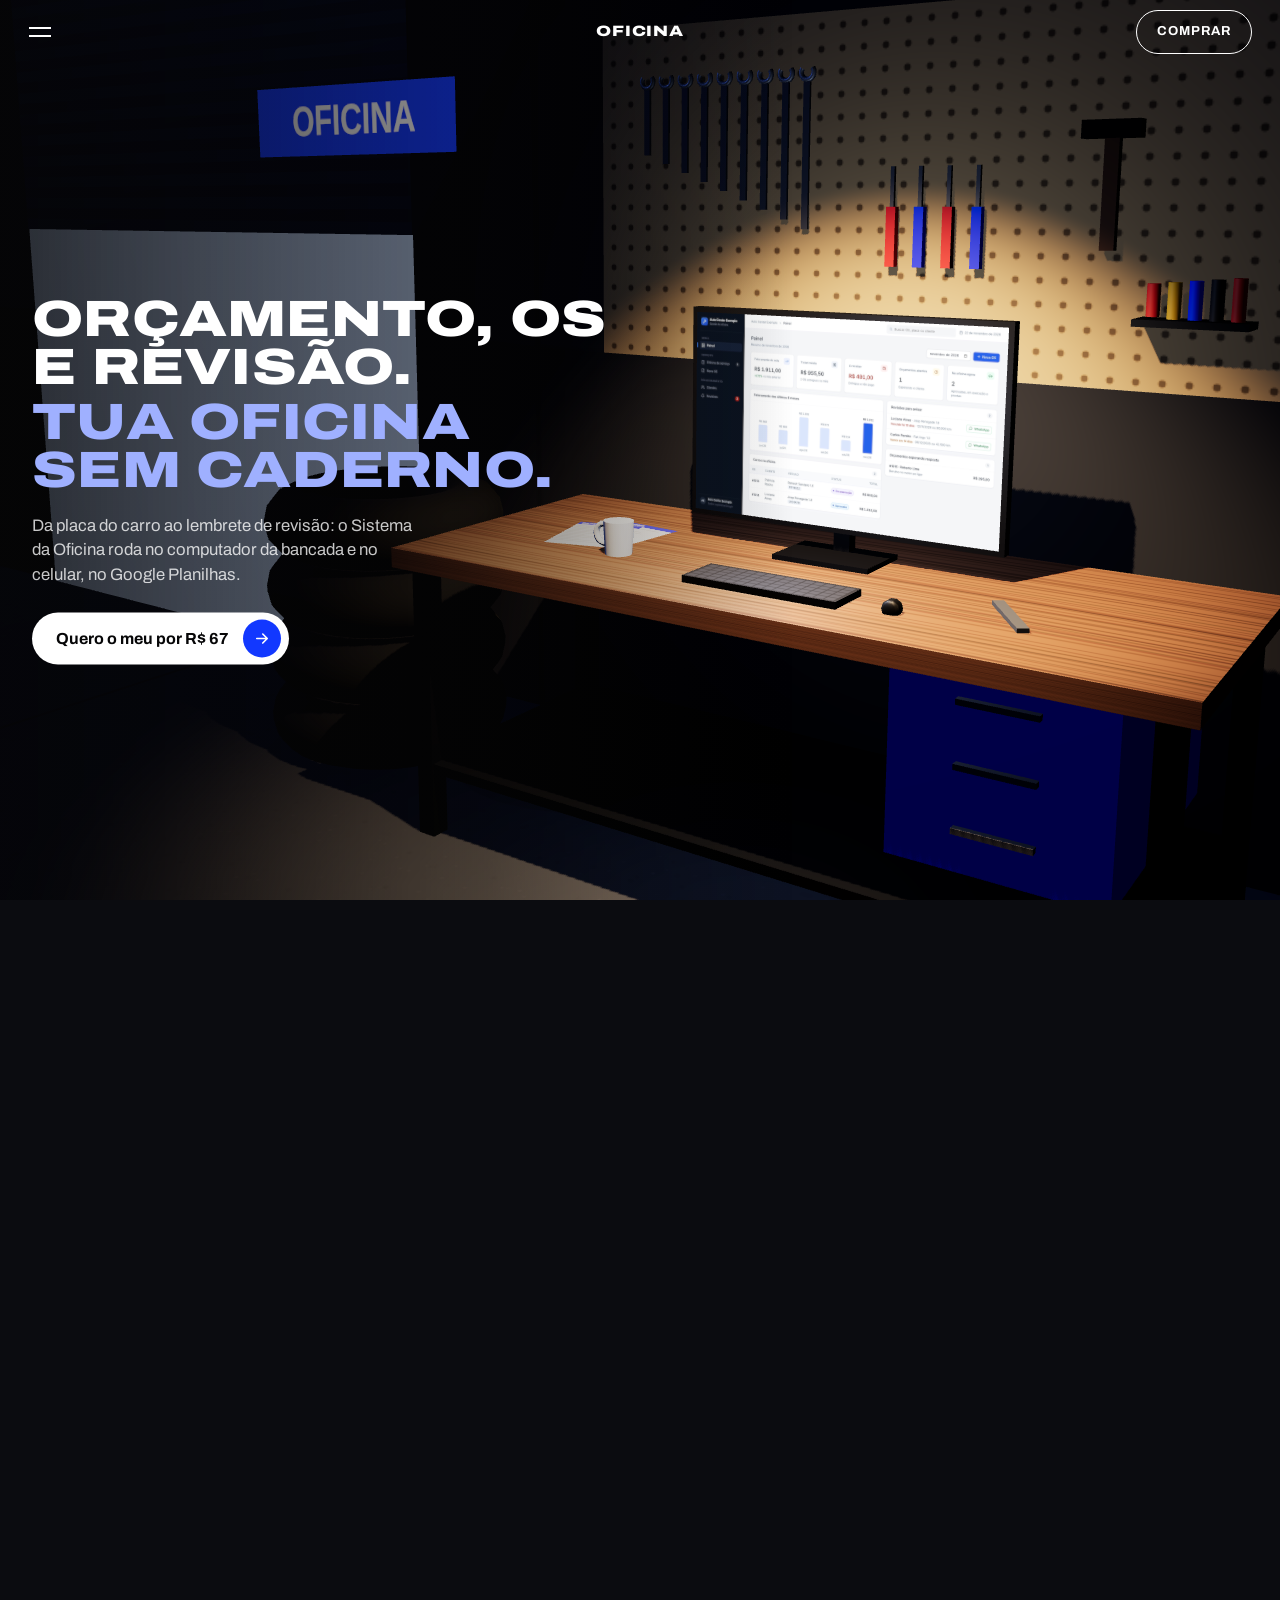
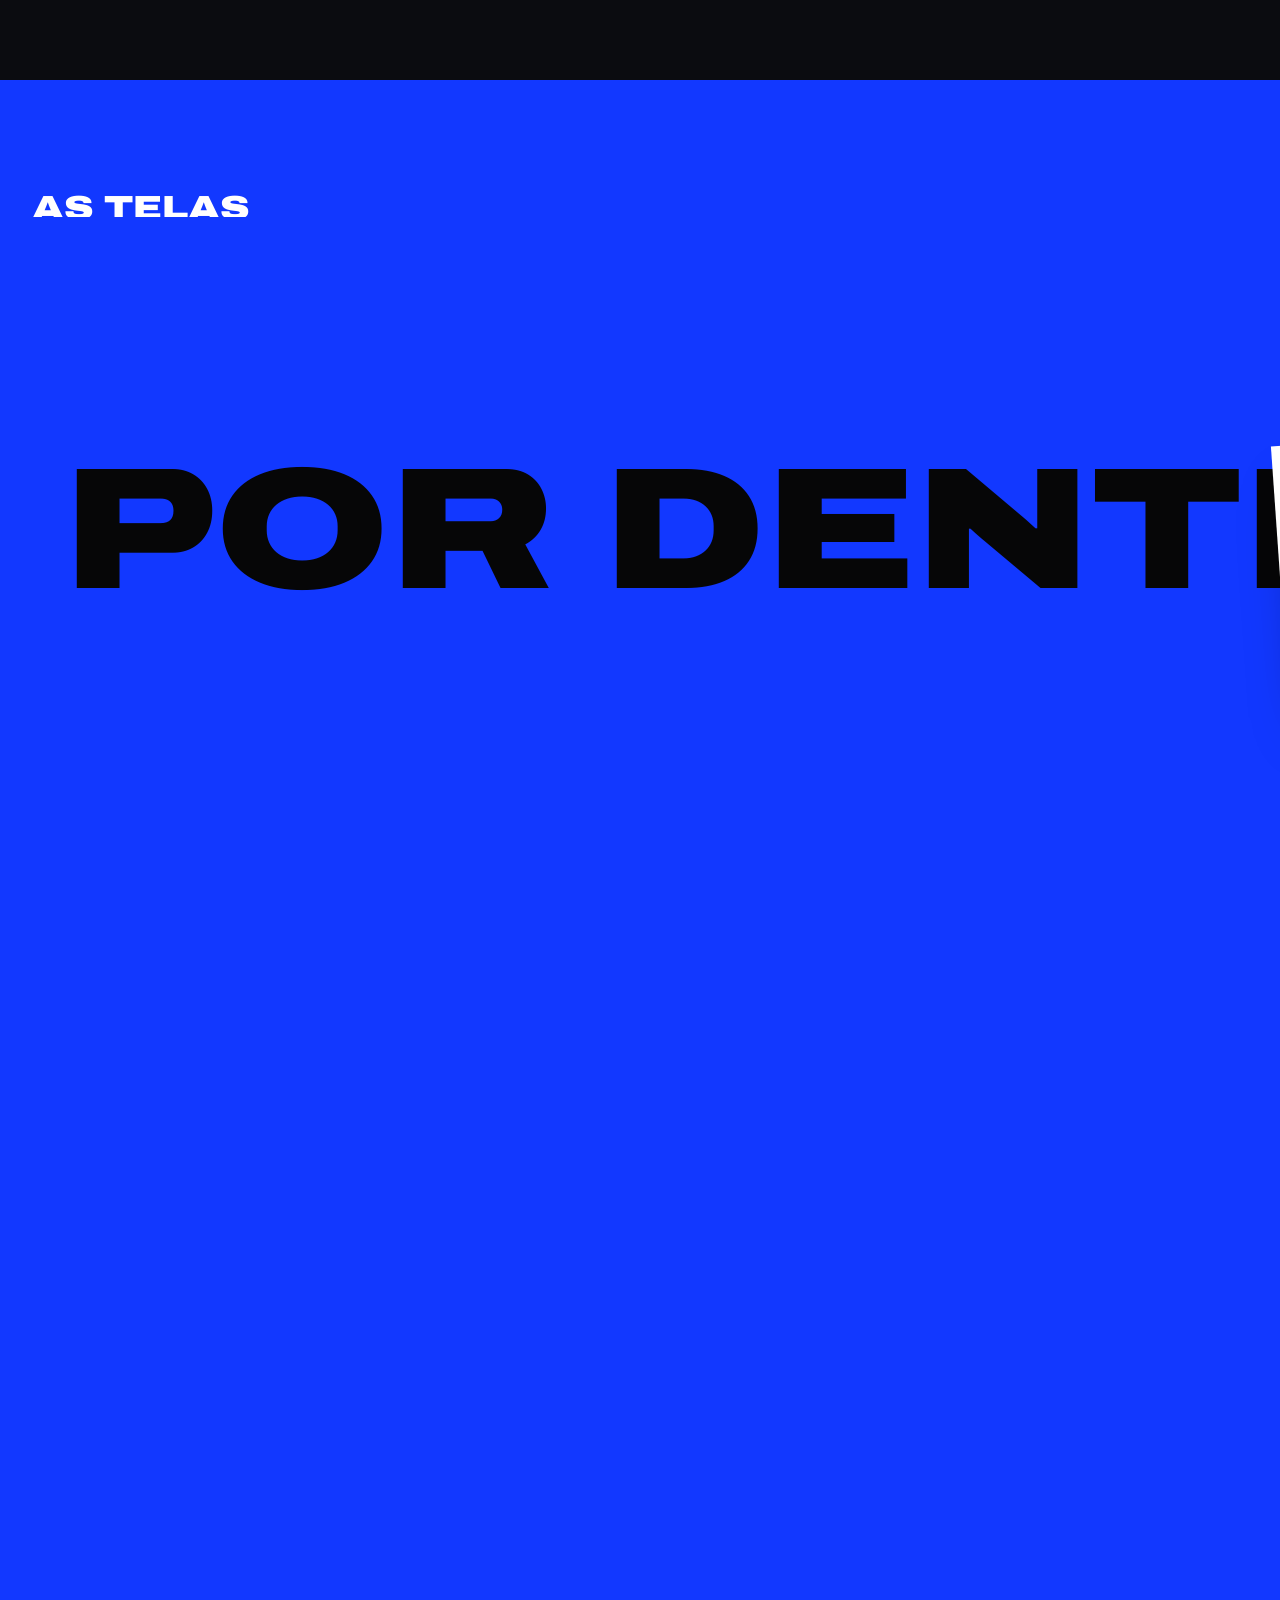
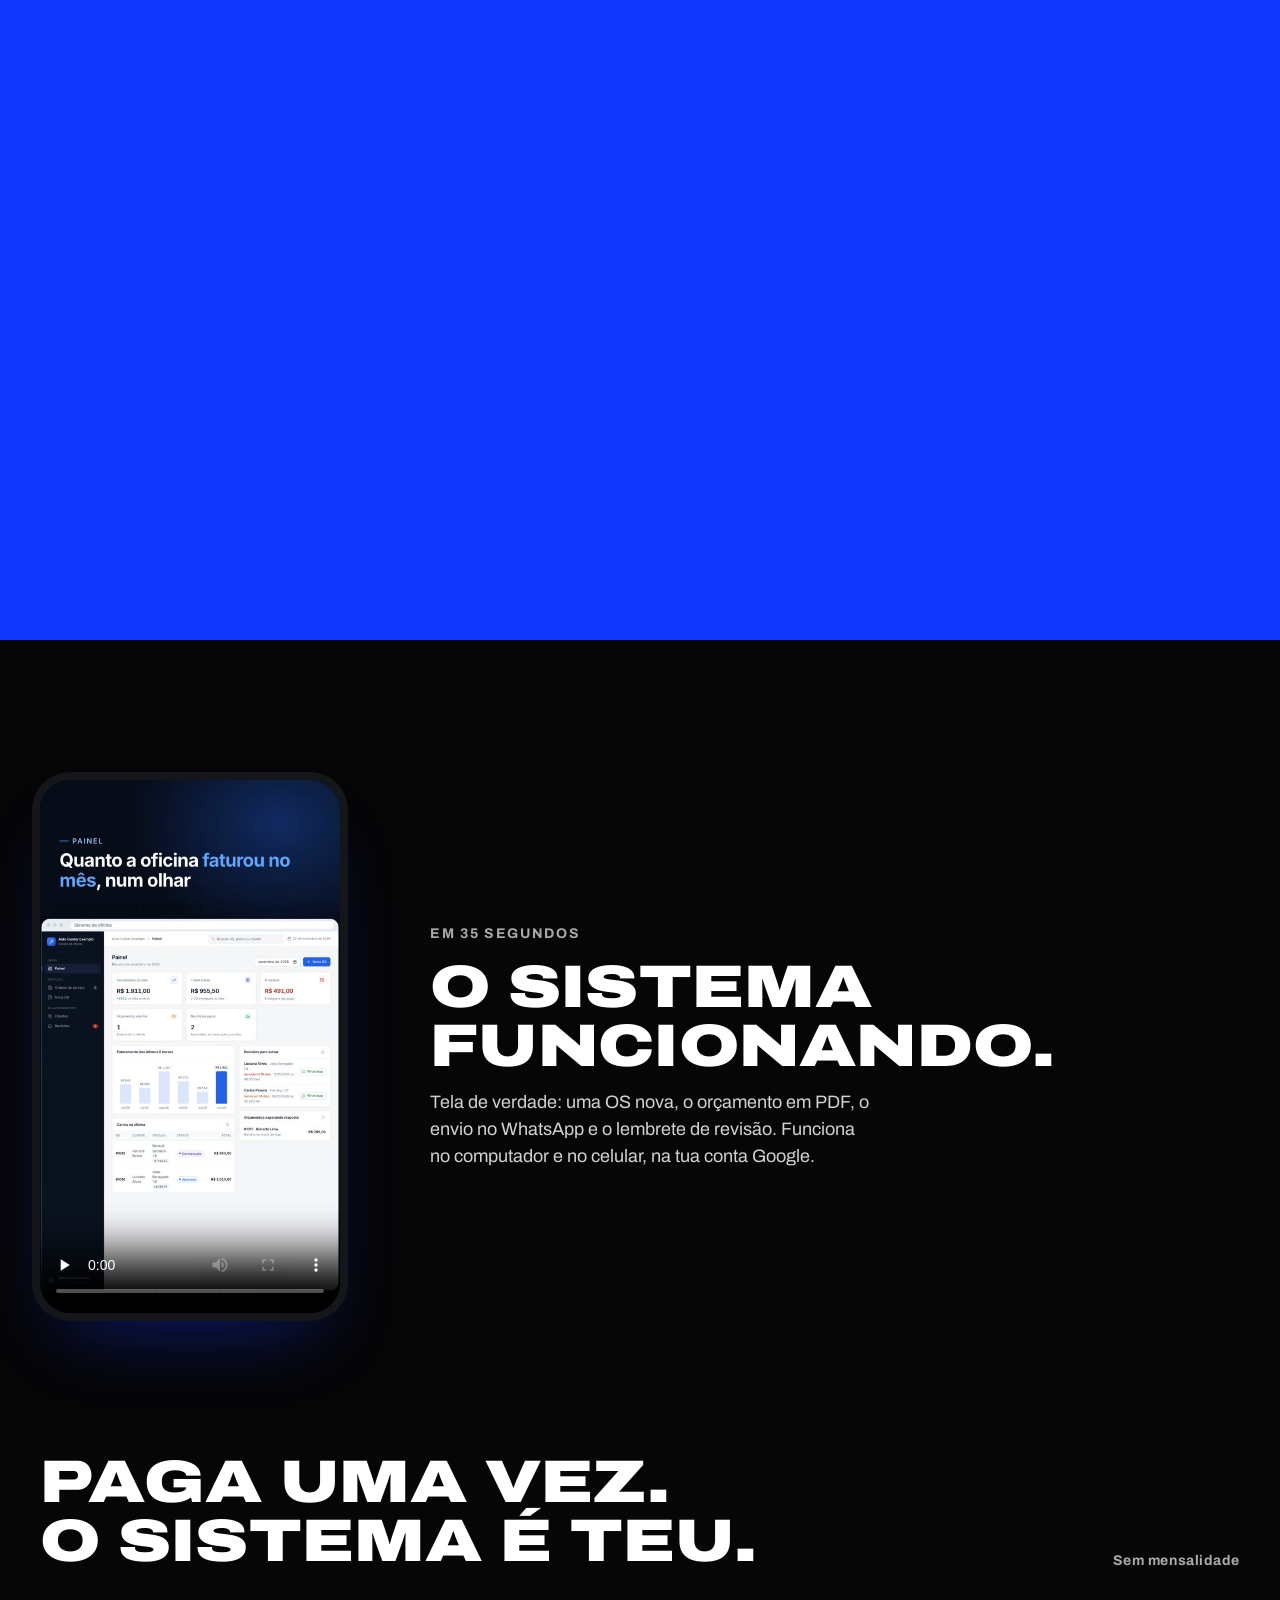
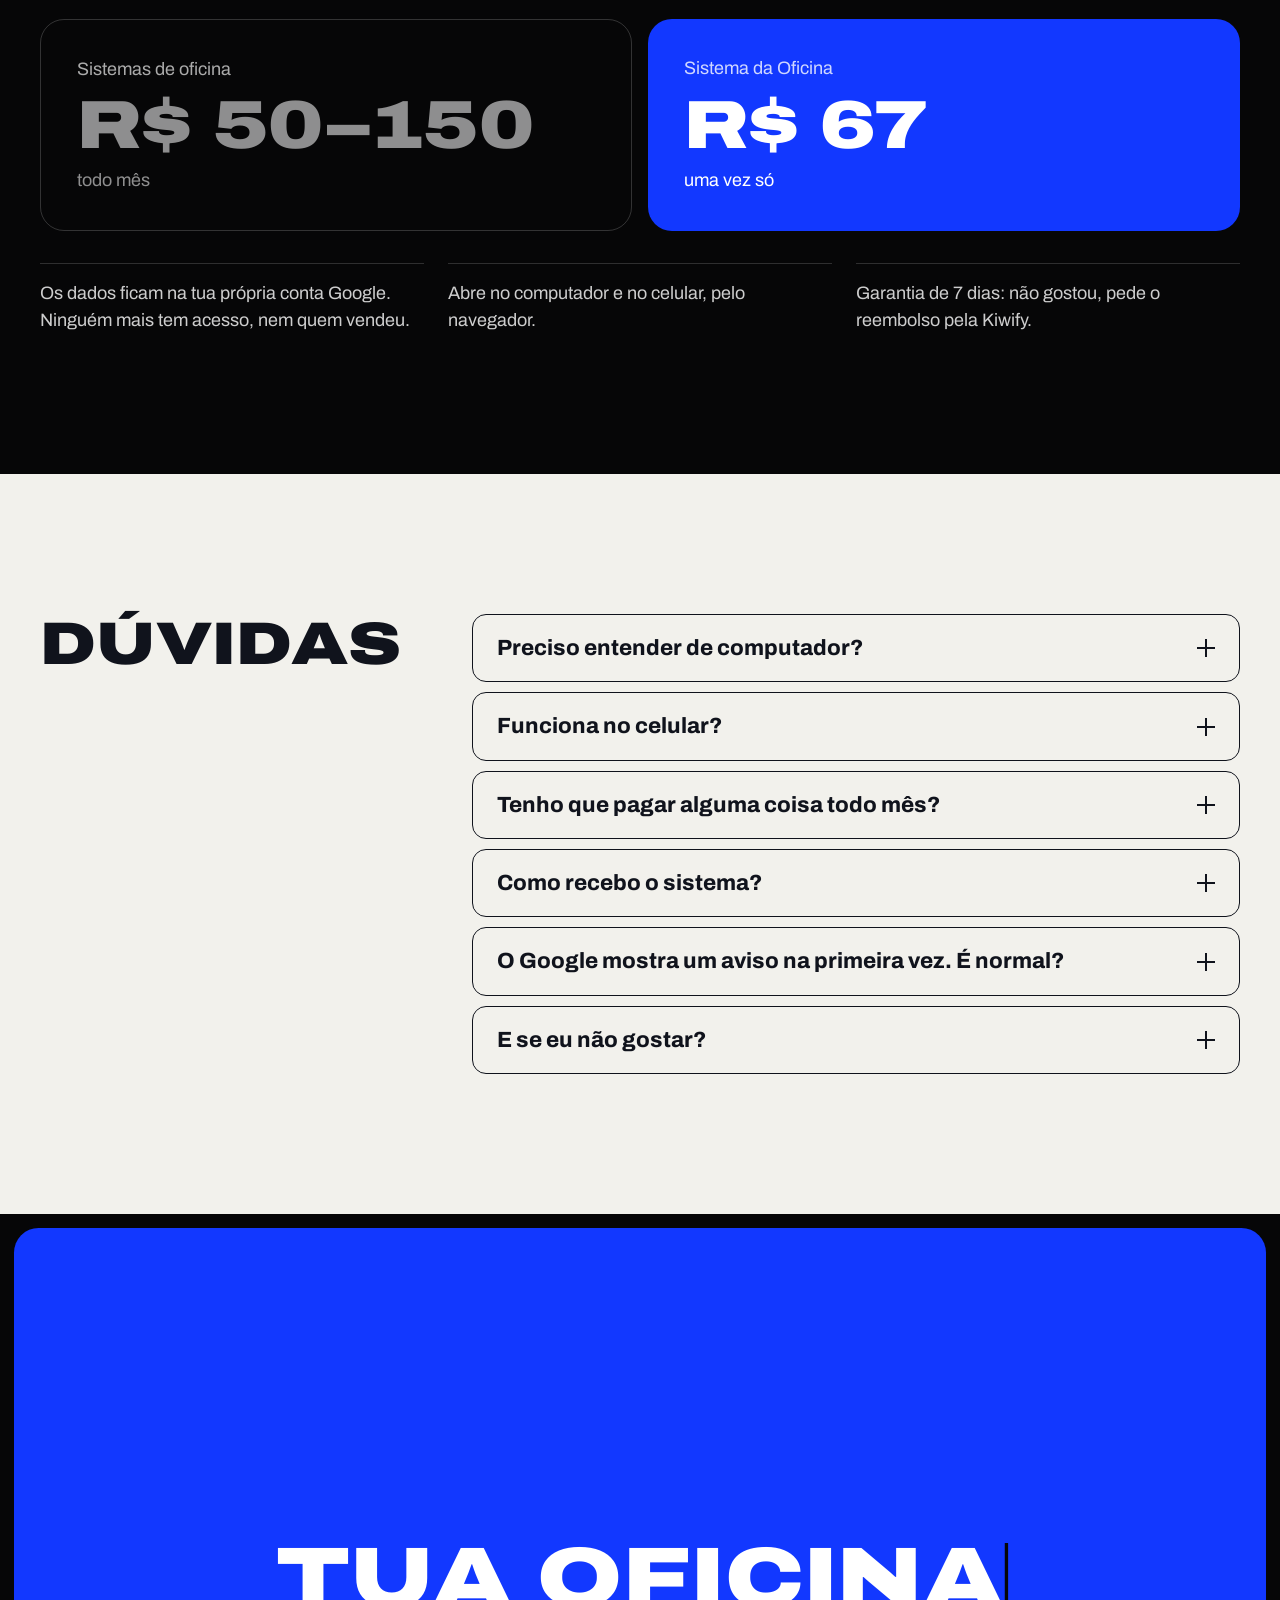
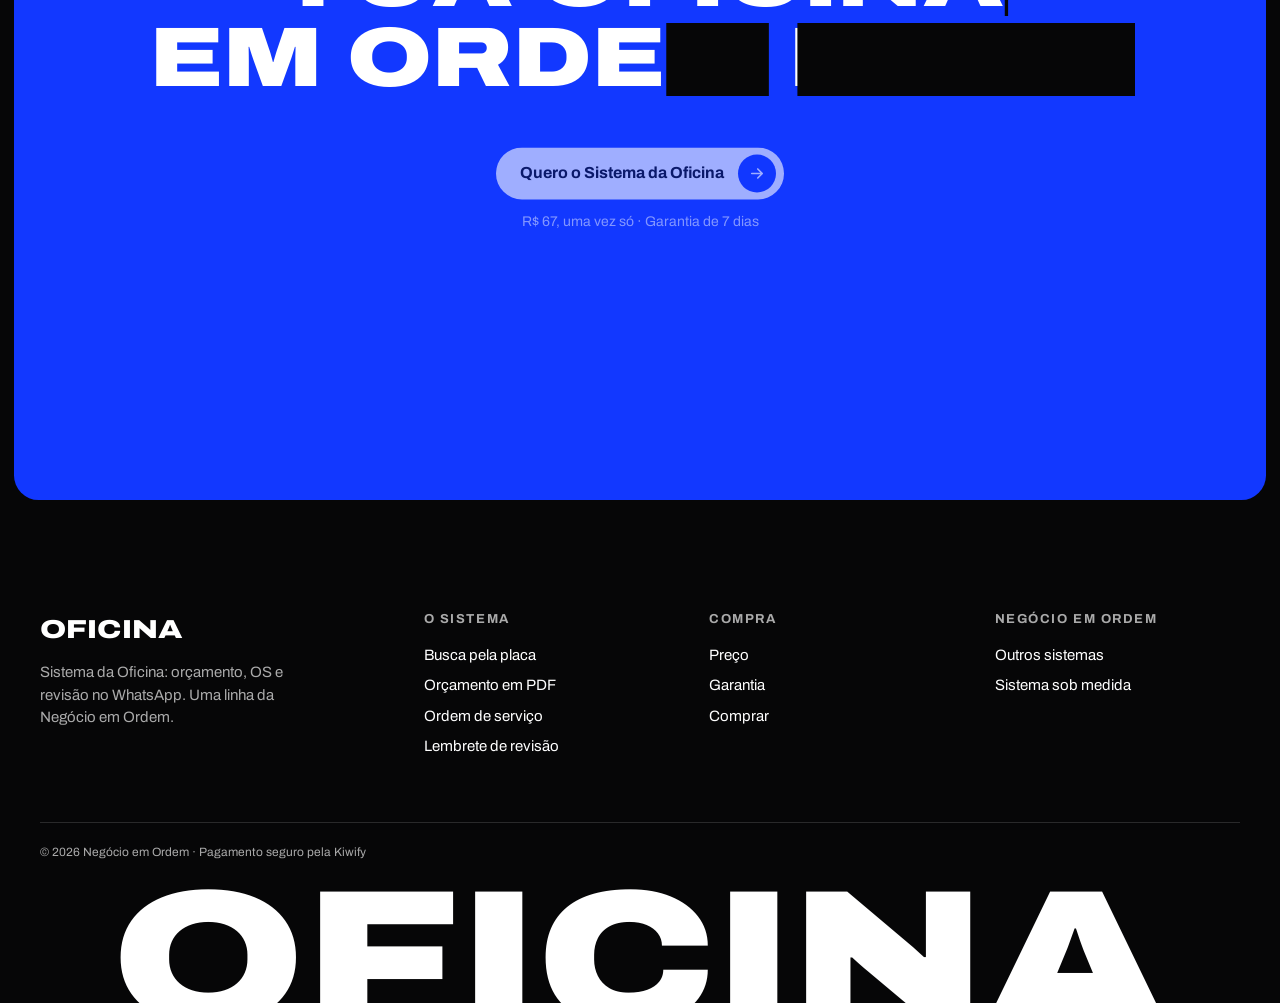
==== commit e7a33898: "Oficina: título da abertura em linhas fixas, tamanho padrão e sombra de leitura; bancada mais à dire" ====
--- a/oficina/index.html
+++ b/oficina/index.html
@@ -11,8 +11,8 @@
   <meta name="referrer" content="strict-origin-when-cross-origin">
   <meta name="theme-color" content="#1238ff">
   <link rel="icon" href="./favicon.svg" type="image/svg+xml">
-  <script type="module" crossorigin src="./assets/index-DmGraOWM.js"></script>
-  <link rel="stylesheet" crossorigin href="./assets/index-DFLW2Snr.css">
+  <script type="module" crossorigin src="./assets/index-FBkSuh8A.js"></script>
+  <link rel="stylesheet" crossorigin href="./assets/index-BFYhTrAu.css">
 </head>
 <body>
   <a class="pular" href="#servicos">Pular para o que o sistema faz</a>
@@ -41,7 +41,7 @@
       <div class="mesa__fixa">
         <canvas class="mesa__tela" aria-hidden="true"></canvas>
         <div class="mesa__abre">
-          <h1 class="larga">Orçamento, OS e revisão.<br>Tua oficina sem caderno.</h1>
+          <h1 class="larga"><span>Orçamento, OS</span> <span>e revisão.</span> <span>Tua oficina</span> <span>sem caderno.</span></h1>
           <p>Da placa do carro ao lembrete de revisão: o Sistema da Oficina roda no computador da bancada e no celular, no Google Planilhas.</p>
           <a class="botao botao--claro" href="#comprar"><span>Quero o meu por R$ 67</span><i class="botao__seta" aria-hidden="true"></i></a>
         </div>
--- a/oficina/assets/index-BFYhTrAu.css
+++ b/oficina/assets/index-BFYhTrAu.css
@@ -0,0 +1 @@
+@font-face{font-family:Archivo Variable;font-style:normal;font-display:swap;font-weight:100 900;font-stretch:62% 125%;src:url(./archivo-vietnamese-standard-normal-rJmnGBSt.woff2)format("woff2-variations");unicode-range:U+102-103,U+110-111,U+128-129,U+168-169,U+1A0-1A1,U+1AF-1B0,U+300-301,U+303-304,U+308-309,U+323,U+329,U+1EA0-1EF9,U+20AB}@font-face{font-family:Archivo Variable;font-style:normal;font-display:swap;font-weight:100 900;font-stretch:62% 125%;src:url(./archivo-latin-ext-standard-normal-7khWdh9v.woff2)format("woff2-variations");unicode-range:U+100-2BA,U+2BD-2C5,U+2C7-2CC,U+2CE-2D7,U+2DD-2FF,U+304,U+308,U+329,U+1D00-1DBF,U+1E00-1E9F,U+1EF2-1EFF,U+2020,U+20A0-20AB,U+20AD-20C0,U+2113,U+2C60-2C7F,U+A720-A7FF}@font-face{font-family:Archivo Variable;font-style:normal;font-display:swap;font-weight:100 900;font-stretch:62% 125%;src:url(./archivo-latin-standard-normal-DY7AcnAa.woff2)format("woff2-variations");unicode-range:U+??,U+131,U+152-153,U+2BB-2BC,U+2C6,U+2DA,U+2DC,U+304,U+308,U+329,U+2000-206F,U+20AC,U+2122,U+2191,U+2193,U+2212,U+2215,U+FEFF,U+FFFD}:root{--azul:#1238ff;--azul-fundo:#0e2ad6;--preto:#060607;--grafite:#15161a;--papel:#f2f1ec;--branco:#fff;--tinta:#10131c;--cinza:#5b6170;--cinza-claro:#ffffffa8;--fonte:"Archivo Variable", "Archivo", system-ui, sans-serif;--larga:125%;--u:min(100vw / 1456, 100svh / 840);--su:min(1px, 100vw / 1280);--s-h2:calc(60 * var(--su));--s-h2-fecho:calc(78 * var(--su));--s-h3:calc(22 * var(--su));--s-corpo:calc(18 * var(--su));--s-pequeno:calc(14 * var(--su));--s-folga:calc(140 * var(--su));--s-titulo-conteudo:calc(48 * var(--su));--borda:calc(32 * var(--su));--largura:min(1200px, calc(100vw - 2 * var(--borda)));--curva:cubic-bezier(.16, 1, .3, 1);--rapido:.22s}@media (width<=1023px),(aspect-ratio<=4/5){:root{--u:min(100vw / 390, 100svh / 844);--su:min(1px, 100vw / 390);--s-h2:calc(36 * var(--su));--s-h2-fecho:calc(42 * var(--su));--s-h3:calc(19 * var(--su));--s-corpo:calc(16 * var(--su));--s-pequeno:calc(13 * var(--su));--s-folga:calc(88 * var(--su));--s-titulo-conteudo:calc(30 * var(--su));--borda:calc(20 * var(--su));--larga:104%}}*,:before,:after{box-sizing:border-box}*{margin:0;padding:0}html{-webkit-text-size-adjust:100%;scrollbar-width:none;-webkit-tap-highlight-color:transparent}html,body{overscroll-behavior-x:none;overflow-x:clip}html::-webkit-scrollbar{display:none}html.lenis,html.lenis body{height:auto}.lenis.lenis-smooth{scroll-behavior:auto!important}.lenis.lenis-stopped{overflow:clip}body{background:var(--preto);color:var(--branco);font-family:var(--fonte);font-size:var(--s-corpo);-webkit-font-smoothing:antialiased;text-rendering:optimizelegibility;line-height:1.5}img,svg,canvas{max-width:100%;display:block}a{color:inherit;text-decoration:none}button{font:inherit;color:inherit;cursor:pointer;background:0 0;border:0}ul,ol{list-style:none}.larga{font-stretch:var(--larga);text-transform:uppercase;letter-spacing:.005em;font-weight:850}.sr{clip-path:inset(50%);white-space:nowrap;width:1px;height:1px;position:absolute;overflow:hidden}.pular{z-index:100;background:var(--branco);color:var(--preto);transition:transform var(--rapido) var(--curva);border-radius:999px;padding:12px 18px;font-weight:700;position:fixed;top:16px;left:16px;transform:translateY(-160%)}.pular:focus-visible{transform:none}:focus-visible{outline:2px solid var(--branco);outline-offset:4px;border-radius:4px}.fundo-claro :focus-visible{outline-color:var(--azul)}.ln{margin:-.12em 0 -.22em;padding:.12em 0 .22em}.sbar{z-index:60;pointer-events:none;mix-blend-mode:difference;width:10px;position:fixed;top:6px;bottom:6px;right:3px}.sbar__thumb{opacity:0;width:3px;transition:opacity .5s, width .25s var(--curva);pointer-events:auto;cursor:grab;background:#fff9;border-radius:3px;position:absolute;right:0}.sbar.is-on .sbar__thumb{opacity:1}.sbar.is-none{display:none}.sbar.is-drag .sbar__thumb{cursor:grabbing}@media (hover:hover){.sbar__thumb:hover,.sbar.is-drag .sbar__thumb{opacity:1;width:6px}}.palco{z-index:3;pointer-events:none;width:100%;height:100lvh;position:fixed;top:0;left:0}.secao{z-index:4;position:relative}@media (prefers-reduced-motion:reduce){*,:before,:after{transition:none!important;animation:none!important}}.nav{z-index:50;height:calc(72 * var(--u));min-height:60px;padding:0 calc(32 * var(--u));color:var(--branco);transition:color .35s var(--curva);grid-template-columns:1fr auto 1fr;align-items:center;display:grid;position:fixed;inset:0 0 auto}.nav[data-tema=claro]{color:var(--tinta)}.nav__menu{width:44px;height:44px;transition:background-color var(--rapido) var(--curva);border-radius:999px;place-content:center;justify-self:start;gap:6px;margin-left:-10px;display:grid}.nav__menu i{width:22px;height:2px;transition:transform .4s var(--curva);background:currentColor;display:block}.nav__menu[aria-expanded=true] i:first-of-type{transform:translateY(4px)rotate(45deg)}.nav__menu[aria-expanded=true] i:last-of-type{transform:translateY(-4px)rotate(-45deg)}.nav__logo{letter-spacing:.06em;padding:13px 8px;font-size:15px}.nav__cta{letter-spacing:.08em;text-transform:uppercase;height:44px;transition:background-color var(--rapido) var(--curva), color var(--rapido) var(--curva), transform .15s;border:1.5px solid;border-radius:999px;justify-self:end;align-items:center;padding:0 20px;font-size:13px;font-weight:700;display:inline-flex}@media (hover:hover){.nav__menu:hover{background:color-mix(in srgb, currentColor 14%, transparent)}.nav__cta:hover{background:var(--branco);color:var(--azul);border-color:var(--branco)}.nav[data-tema=claro] .nav__cta:hover{background:var(--tinta);color:var(--papel);border-color:var(--tinta)}.nav__logo:hover{opacity:.7}}.nav__cta:active,.nav__menu:active{transform:scale(.96)}.menu{z-index:45;background:var(--preto);color:var(--branco);padding:calc(100 * var(--u)) calc(64 * var(--u)) calc(56 * var(--u));clip-path:inset(0 0 100%);transition:clip-path .7s var(--curva);align-content:center;display:grid;position:fixed;inset:0}.menu[hidden]{visibility:hidden;display:grid}.menu.is-aberto{clip-path:inset(0);visibility:visible}.menu__lista{gap:calc(6 * var(--u));display:grid}.menu__lista a{font-stretch:var(--larga);text-transform:uppercase;font-weight:850;font-size:clamp(36px, calc(76 * var(--u)), 92px);transition:color var(--rapido) var(--curva), transform .45s var(--curva);padding:.06em 0;line-height:1;display:inline-block}.menu__pe{margin-top:calc(48 * var(--u));color:var(--cinza-claro);font-size:15px}.menu__pe a{text-underline-offset:3px;text-decoration:underline}@media (hover:hover){.menu__lista a:hover{color:var(--azul);transform:translate(14px)}}@media (width<=1023px),(aspect-ratio<=4/5){.menu{padding:96px var(--borda) 40px}.menu__lista a{font-size:calc(40 * var(--u))}}.botao{--b-fundo:var(--branco);--b-texto:var(--preto);--b-seta:var(--azul);background:var(--b-fundo);height:52px;color:var(--b-texto);white-space:nowrap;transition:background-color var(--rapido) var(--curva), color var(--rapido) var(--curva), transform .15s var(--curva);border-radius:999px;align-items:center;gap:14px;padding:0 8px 0 24px;font-size:16px;font-weight:700;display:inline-flex}.botao--escuro{--b-fundo:var(--preto);--b-texto:var(--branco);--b-seta:var(--azul)}.botao__seta{background:var(--b-seta);border-radius:999px;flex:none;width:38px;height:38px;position:relative;overflow:hidden}.botao__seta:before,.botao__seta:after{content:"";background:var(--branco);transition:transform .45s var(--curva);position:absolute;inset:0;-webkit-mask:url("data:image/svg+xml,%3Csvg xmlns='http://www.w3.org/2000/svg' viewBox='0 0 24 24'%3E%3Cpath d='M5 12h13M13 6l6 6-6 6' fill='none' stroke='%23000' stroke-width='2.2' stroke-linecap='round' stroke-linejoin='round'/%3E%3C/svg%3E") 50%/18px no-repeat;mask:url("data:image/svg+xml,%3Csvg xmlns='http://www.w3.org/2000/svg' viewBox='0 0 24 24'%3E%3Cpath d='M5 12h13M13 6l6 6-6 6' fill='none' stroke='%23000' stroke-width='2.2' stroke-linecap='round' stroke-linejoin='round'/%3E%3C/svg%3E") 50%/18px no-repeat}.botao__seta:after{transform:translate(-100%)}@media (hover:hover){.botao:hover .botao__seta:before{transform:translate(100%)}.botao:hover .botao__seta:after{transform:translate(0)}.botao--claro:hover{--b-fundo:#e9ecff}.botao--escuro:hover{--b-fundo:#1b1c21}}.botao:active{transform:scale(.98)}[data-foto]{background:#23252b 50%/cover no-repeat}.trabalhos{background:var(--azul);height:240svh}.trabalhos__fixa{align-items:center;height:100svh;display:flex;position:sticky;top:0;overflow:hidden}.trabalhos__palavra{text-align:center;color:var(--preto);white-space:nowrap;pointer-events:none;font-size:12.3457vw;font-weight:900;line-height:.8;position:absolute;top:50%;left:0;right:0;translate:0 -50%}.trabalhos__titulo{left:var(--borda);top:calc(110 * var(--u));font-size:calc(38 * var(--u));color:var(--branco);z-index:2;font-weight:900;line-height:1;position:absolute}.trabalhos__trilho{align-items:center;gap:calc(56 * var(--u));margin-top:calc(90 * var(--u));padding:0 calc(120 * var(--u)) 0 100vw;will-change:transform;flex:none;display:flex;position:relative}.carta{width:calc(270 * var(--u));transform:rotate(var(--r,-4deg)) translateY(var(--dy,0));flex:none}.carta:nth-child(2n){--r:3deg;--dy:calc(36 * var(--u))}.carta:nth-child(3n){--r:-2deg;--dy:calc(-24 * var(--u))}.carta figure{background:var(--branco);color:var(--tinta);padding:calc(12 * var(--u)) calc(12 * var(--u)) calc(16 * var(--u));box-shadow:0 30px 60px -30px #0000008c}.carta__foto{aspect-ratio:4/5}.carta figcaption{margin-top:calc(12 * var(--u));font-size:calc(15 * var(--u));justify-content:space-between;gap:12px;line-height:1.2;display:flex}.carta figcaption b{font-weight:800}.carta figcaption span{color:var(--cinza);text-align:right}.trabalhos__mais{left:var(--borda);bottom:calc(44 * var(--u));z-index:2;position:absolute}.estudio{background:var(--preto);height:100svh;min-height:560px;overflow:hidden}.estudio__foto{position:absolute;inset:0;transform:scale(1.08)}.estudio:after{content:"";pointer-events:none;background:linear-gradient(#0000 45%,#060607db);position:absolute;inset:0}.estudio__legenda{left:var(--borda);bottom:calc(56 * var(--su));z-index:2;gap:calc(14 * var(--su));max-width:calc(820 * var(--su));display:grid;position:absolute}.estudio__rotulo{font-size:var(--s-pequeno);letter-spacing:.12em;text-transform:uppercase;color:var(--cinza-claro);font-weight:700}.estudio__titulo{font-size:var(--s-h2);font-weight:900;line-height:.98}.estudio__texto{font-size:var(--s-corpo);color:#ffffffd1;max-width:44ch}.parede{background:var(--preto);padding:var(--s-folga) 0;overflow:hidden}.parede__topo{width:var(--largura);justify-content:space-between;align-items:end;gap:24px;margin:0 auto;display:flex}.parede__titulo{font-size:var(--s-h2);flex:1;font-weight:900;line-height:.98}.parede__nota{font-size:var(--s-pequeno);letter-spacing:.04em;color:var(--cinza-claro);white-space:nowrap;font-weight:700}.parede__mural{width:var(--largura);height:calc(650 * var(--su));margin:var(--s-titulo-conteudo) auto 0;touch-action:pan-y;position:relative}.polaroide{left:var(--x);top:var(--y);width:calc(214 * var(--su));padding:calc(12 * var(--su)) calc(12 * var(--su)) calc(18 * var(--su));background:var(--branco);color:var(--tinta);rotate:var(--r);cursor:grab;-webkit-user-select:none;user-select:none;touch-action:pan-y;transition:box-shadow .3s var(--curva);position:absolute;box-shadow:0 24px 50px -24px #000000b3}.polaroide.is-pegando{cursor:grabbing;box-shadow:0 40px 70px -26px #000000d9}.polaroide__foto{aspect-ratio:4/3;pointer-events:none}.polaroide p{margin-top:calc(12 * var(--su));font-size:calc(15 * var(--su));line-height:1.35}.polaroide b{margin-top:calc(10 * var(--su));font-size:calc(13 * var(--su));color:var(--azul);font-weight:800;display:block}@media (hover:hover){.polaroide:hover{box-shadow:0 34px 64px -26px #000c}}.parede__dica{width:var(--largura);margin:calc(20 * var(--su)) auto 0;font-size:var(--s-pequeno);color:var(--cinza-claro)}.duvidas{background:var(--papel);color:var(--tinta);padding:var(--s-folga) 0;gap:calc(48 * var(--su));width:100%;padding-left:max(var(--borda), (100vw - 1200px) / 2);padding-right:max(var(--borda), (100vw - 1200px) / 2);grid-template-columns:minmax(0,1fr) minmax(0,2fr);display:grid}.duvidas__titulo{font-size:var(--s-h2);font-weight:900;line-height:1}.duvidas__lista{gap:calc(10 * var(--su));display:grid}.duvida{border:1.5px solid var(--tinta);border-radius:calc(14 * var(--su));transition:background-color .35s var(--curva), color .35s var(--curva), border-color .35s;overflow:hidden}.duvida summary{cursor:pointer;padding:calc(20 * var(--su)) calc(24 * var(--su));font-size:var(--s-h3);justify-content:space-between;align-items:center;gap:20px;font-weight:750;line-height:1.2;list-style:none;display:flex}.duvida summary::-webkit-details-marker{display:none}.duvida summary i{flex:none;width:18px;height:18px;position:relative}.duvida summary i:before,.duvida summary i:after{content:"";height:2px;transition:transform .4s var(--curva);background:currentColor;margin-top:-1px;position:absolute;top:50%;left:0;right:0}.duvida summary i:after{transform:rotate(90deg)}.duvida[open] summary i:after{transform:rotate(0)}.duvida__resposta{padding:0 calc(24 * var(--su)) calc(24 * var(--su));font-size:var(--s-corpo);max-width:60ch;overflow:hidden}.duvida[open]{background:var(--azul);color:var(--branco);border-color:var(--azul)}@media (hover:hover){.duvida:not([open]) summary:hover{background:#10131c0f}}.duvida summary:focus-visible{outline-offset:-6px}.fecho{z-index:2;background:var(--preto);padding:calc(16 * var(--u));height:100svh;min-height:620px;position:relative}.fecho__card{border-radius:calc(28 * var(--u));background:var(--azul);height:100%;padding:calc(84 * var(--u)) var(--borda) calc(48 * var(--u));grid-template-rows:auto 1fr auto;justify-items:center;display:grid;position:relative;overflow:hidden}.fecho__titulo{font-size:calc(78 * var(--u));text-align:center;max-width:17ch;font-weight:900;line-height:.95}.fecho__titulo span{display:inline-block;position:relative}.fecho__titulo b{font-weight:inherit}.fecho__bloco{background:var(--preto);position:absolute;inset:.06em -.05em .02em}.fecho__vaga{width:calc(640 * var(--u));height:100%;max-height:calc(290 * var(--u));align-self:center}.fecho__acoes{justify-items:center;gap:12px;display:grid}.fecho__acoes p{color:#fffc;font-size:14px}.rodape{background:var(--preto);color:var(--branco);padding-top:calc(96 * var(--su));overflow:hidden}.rodape__grade{width:var(--largura);gap:calc(40 * var(--su));grid-template-columns:1.4fr 1fr 1fr 1fr;margin:0 auto;font-size:15px;display:grid}.rodape__grade h3{letter-spacing:.12em;text-transform:uppercase;color:var(--cinza-claro);margin-bottom:14px;font-size:13px;font-weight:700}.rodape__grade li+li,.rodape__grade p+p{margin-top:8px}.rodape__grade a{transition:color var(--rapido) var(--curva)}@media (hover:hover){.rodape__grade a:hover{color:#8fa2ff}}.rodape__marca p:first-child{margin-bottom:12px;font-size:26px}.rodape__marca p+p{color:var(--cinza-claro);max-width:30ch}.rodape__fim{width:var(--largura);margin:calc(64 * var(--su)) auto 0;color:var(--cinza-claro);border-top:1px solid #ffffff24;justify-content:space-between;gap:24px;padding-top:20px;font-size:12px;display:flex}.rodape__fim a{text-underline-offset:2px;text-decoration:underline}.rodape__nome{text-align:center;margin:calc(28 * var(--su)) 0 calc(-.14 * 100vw / 3.95);font-size:25.3165vw;font-weight:900;line-height:.74}@media (width<=1023px),(aspect-ratio<=4/5){.trabalhos{height:auto;padding:calc(96 * var(--su)) 0 calc(72 * var(--su));overflow:clip}.trabalhos__fixa{height:auto;display:block;position:relative;overflow:visible}.trabalhos__titulo{padding:0 var(--borda);font-size:var(--s-h2);position:relative;top:auto;left:auto}.trabalhos__palavra{font-size:16.129vw;top:58%}.trabalhos__trilho{margin-top:calc(36 * var(--su));padding:calc(40 * var(--su)) var(--borda) calc(48 * var(--su));gap:calc(18 * var(--su));scroll-snap-type:x mandatory;scrollbar-width:none;overscroll-behavior-x:contain;will-change:auto;overflow-x:auto}.trabalhos__trilho::-webkit-scrollbar{display:none}.carta{scroll-snap-align:center;width:74vw}.trabalhos__mais{margin:0 var(--borda);position:relative;bottom:auto;left:auto}.estudio__titulo{font-size:calc(31 * var(--su))}.parede__topo{justify-content:start;display:grid}.parede__mural{height:calc(1090 * var(--su))}.polaroide{width:calc(166 * var(--su))}.polaroide:nth-child(odd){--x:0%!important}.polaroide:nth-child(2n){--x:52%!important}.polaroide:first-child,.polaroide:nth-child(2){--y:0%!important}.polaroide:nth-child(3),.polaroide:nth-child(4){--y:34%!important}.polaroide:nth-child(5),.polaroide:nth-child(6){--y:67%!important}.duvidas{gap:calc(28 * var(--su));grid-template-columns:1fr}.fecho__titulo{font-size:calc(40 * var(--u))}.fecho__vaga{width:calc(150 * var(--u));max-height:calc(330 * var(--u))}.rodape__grade{grid-template-columns:1fr 1fr}.rodape__marca{grid-column:1/-1}.rodape__fim{flex-direction:column}}.hero__marca{top:calc(118 * var(--u));font-size:calc(156 * var(--u))}.trabalhos .carta{width:calc(430 * var(--u))}.trabalhos .carta__foto{aspect-ratio:16/10;background-position:0 0}.trabalhos__palavra{font-size:13.5135vw}.video{background:var(--preto);padding:var(--s-folga) 0;overflow:hidden}.video__grade{width:var(--largura);gap:calc(90 * var(--su));grid-template-columns:auto 1fr;align-items:center;margin:0 auto;display:grid}.video__tela{width:calc(300 * var(--su));aspect-ratio:9/16;border-radius:calc(30 * var(--su));box-shadow:0 0 0 calc(8 * var(--su)) var(--grafite), 0 40px 80px -30px #1238ff73;background:#000;overflow:hidden}.video__tela video{object-fit:cover;width:100%;height:100%}.video__legenda{gap:calc(14 * var(--su));display:grid}.preco{background:var(--preto);padding:0 0 var(--s-folga)}.preco__topo{width:var(--largura);justify-content:space-between;align-items:end;gap:24px;margin:0 auto;display:flex}.preco__grade{width:var(--largura);margin:var(--s-titulo-conteudo) auto 0;gap:calc(16 * var(--su));grid-template-columns:1fr 1fr;display:grid}.preco__card{border-radius:calc(24 * var(--su));padding:calc(36 * var(--su));gap:calc(8 * var(--su));display:grid}.preco__card p{font-size:var(--s-corpo);color:var(--cinza-claro)}.preco__card b{font-size:calc(68 * var(--su));white-space:nowrap;font-weight:900;line-height:1}.preco__card span{font-size:var(--s-corpo)}.preco__card--eles{color:#ffffff8c;border:1.5px solid #ffffff2e}.preco__card--nos{background:var(--azul)}.preco__card--nos p{color:#fffc}.preco__lista{width:var(--largura);margin:calc(32 * var(--su)) auto 0;gap:calc(24 * var(--su));font-size:var(--s-corpo);color:#fffc;grid-template-columns:repeat(3,1fr);display:grid}.preco__lista li{padding-top:calc(16 * var(--su));border-top:1px solid #ffffff29}@media (width<=1023px),(aspect-ratio<=4/5){.hero__marca{top:calc(126 * var(--u));font-size:calc(58 * var(--u))}.trabalhos .carta{width:82vw}.trabalhos__palavra{font-size:18.5185vw}.video__grade{text-align:center;grid-template-columns:1fr;justify-items:center}.video__tela{width:calc(240 * var(--su))}.preco__topo{justify-content:start;display:grid}.preco__grade,.preco__lista{grid-template-columns:1fr}.preco__card b{font-size:calc(54 * var(--su))}}.rodape__nome{margin-bottom:-2.08955vw;font-size:14.9254vw}@media (width<=1023px),(aspect-ratio<=4/5){.preco .parede__titulo{font-size:calc(29 * var(--su))}.preco__card{padding:calc(24 * var(--su))}.preco__card b{font-size:calc(42 * var(--su))}.nav__logo{font-size:14px}}.cena{height:400svh}@media (width<=1023px),(aspect-ratio<=4/5){.cena{height:320svh}}.sem-3d .palco,.sem-3d .mapa__fio{display:none}.fecho__card{align-content:center;gap:calc(44 * var(--u));grid-template-rows:auto auto}.fecho__titulo{font-size:calc(96 * var(--u))}@media (width<=1023px),(aspect-ratio<=4/5){.fecho__titulo{font-size:calc(46 * var(--u))}}.mesa{z-index:1;background:#0b0c10;height:720svh;position:relative}.mesa__fixa{height:100svh;position:sticky;top:0;overflow:hidden}.mesa__tela{width:100%;height:100%;display:block;position:absolute;inset:0}.mesa__fixa:before{content:"";z-index:1;pointer-events:none;opacity:1;transition:opacity .5s var(--curva);background:linear-gradient(90deg,#060607c7 0%,#06060773 38%,#06060700 62%);position:absolute;inset:0}.mesa.is-recurso .mesa__fixa:before{opacity:0}.mesa__fixa:has(.mesa__abre.is-fora):before{opacity:0}.mesa__abre,.mesa__passo,.mesa__barra,.mesa__cartao,.mesa__fio{z-index:2}.mesa__abre{left:var(--borda);width:max-content;max-width:calc(100vw - 2 * var(--borda));transition:opacity .5s var(--curva), transform .5s var(--curva);position:absolute;top:50%;translate:0 -42%}.mesa__abre h1{font-size:clamp(30px, calc(58 * var(--u)), 76px);line-height:.95}.mesa__abre h1 span{white-space:nowrap;display:block}.mesa__abre h1 span:nth-child(n+3){color:#9fb0ff}.mesa__abre h1 span:nth-child(3){margin-top:.12em}.mesa__abre p{margin-top:calc(22 * var(--u));font-size:clamp(15px, calc(19 * var(--u)), 20px);color:#ffffffc7;max-width:40ch;line-height:1.45}.mesa__abre .botao{margin-top:calc(30 * var(--u))}.mesa__abre.is-fora{opacity:0;pointer-events:none;transform:translateY(-16px)}.mesa__passo,.mesa__barra{top:max(84px, calc(96 * var(--u)));opacity:0;transition:opacity .4s;position:absolute}.mesa.is-recurso .mesa__passo,.mesa.is-recurso .mesa__barra{opacity:1}.mesa__passo{left:var(--borda);letter-spacing:.12em;text-transform:uppercase;color:#fff9;font-size:13px}.mesa__passo b{color:var(--branco)}.mesa__barra{right:var(--borda);gap:6px;display:flex}.mesa__barra i{background:#ffffff38;border-radius:2px;width:26px;height:3px;transition:background .3s}.mesa__barra i.is-on{background:var(--azul)}.mesa__cartao{background:var(--papel);width:min(330px,86vw);color:var(--tinta);opacity:0;transition:opacity .45s var(--curva), transform .45s var(--curva);pointer-events:none;border-radius:16px;padding:22px 22px 20px;position:absolute;transform:translateY(14px);box-shadow:0 20px 50px #00000073}.mesa__cartao.is-on{opacity:1;transform:none}.mesa__n{letter-spacing:.12em;text-transform:uppercase;color:var(--azul);font-size:12px;font-weight:800}.mesa__cartao h3{margin-top:8px;font-size:24px;line-height:.98}.mesa__cartao p{color:#3c4150;margin-top:10px;font-size:15px;line-height:1.45}.mesa__tag{background:var(--azul);color:#fff;border-radius:99px;margin-top:14px;padding:6px 11px;font-size:12px;font-weight:700;display:inline-block}.mesa__fio{pointer-events:none;width:100%;height:100%;position:absolute;inset:0;overflow:visible}.mesa__fio path{fill:none;stroke:var(--azul);stroke-width:2px}.mesa__fio circle{fill:var(--azul);stroke:#fff;stroke-width:2px}@media (width<=1023px),(aspect-ratio<=4/5){.mesa{height:600svh}.mesa__abre{width:auto;top:auto;bottom:40px;right:var(--borda);translate:none}.mesa__abre h1{font-size:min(32px,8.4vw)}.mesa__fixa:before{background:linear-gradient(#06060700 35%,#06060766 55%,#060607d9 100%)}.mesa__cartao{bottom:20px;transform:translate(-50%,14px);top:auto!important;left:50%!important}.mesa__cartao.is-on{transform:translate(-50%)}.mesa__barra{display:none}}.sem-3d .mesa{height:auto}.sem-3d .mesa__fixa{height:auto;padding:120px var(--borda) 80px;position:relative}.sem-3d .mesa__tela,.sem-3d .mesa__fio,.sem-3d .mesa__cartao,.sem-3d .mesa__passo,.sem-3d .mesa__barra{display:none}.sem-3d .mesa__abre{position:relative;bottom:0;left:0}.sem-3d .mesa__lista{clip-path:none;white-space:normal;gap:20px;width:auto;height:auto;margin-top:48px;display:grid;position:static}
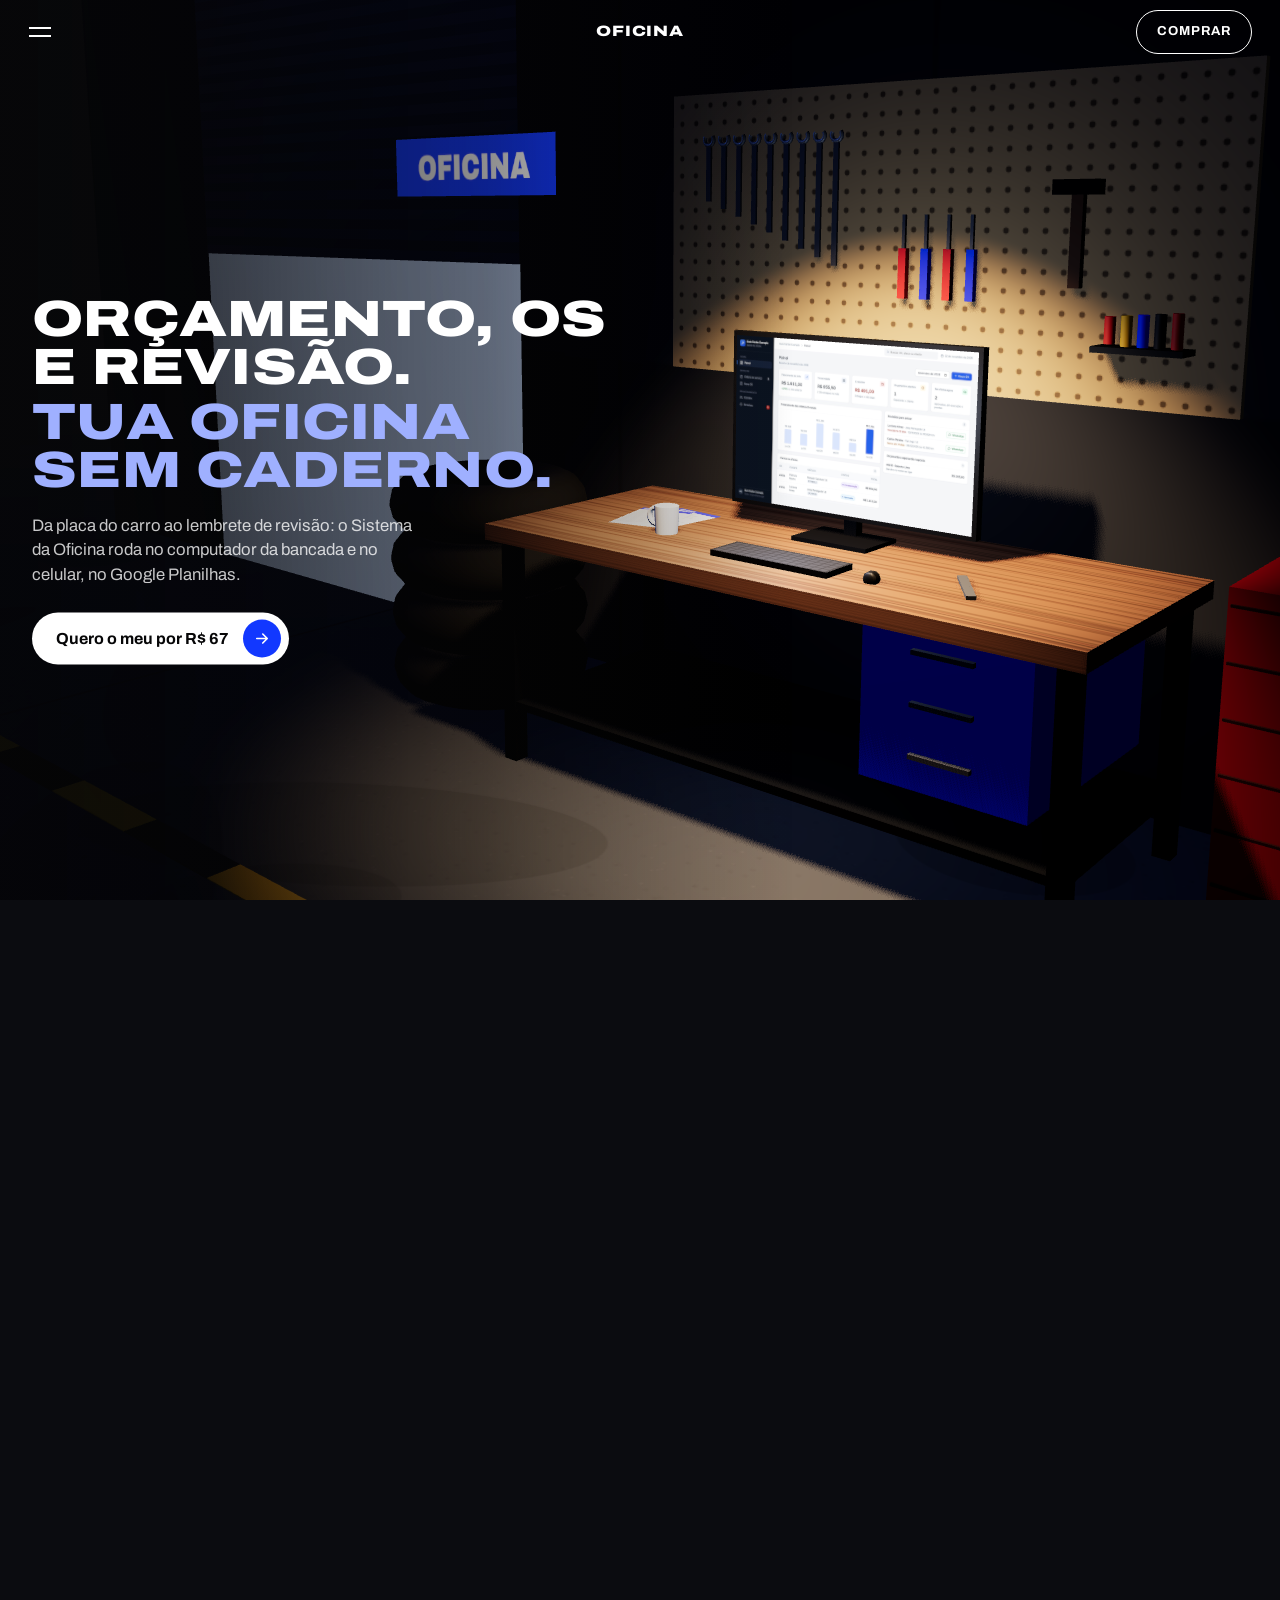
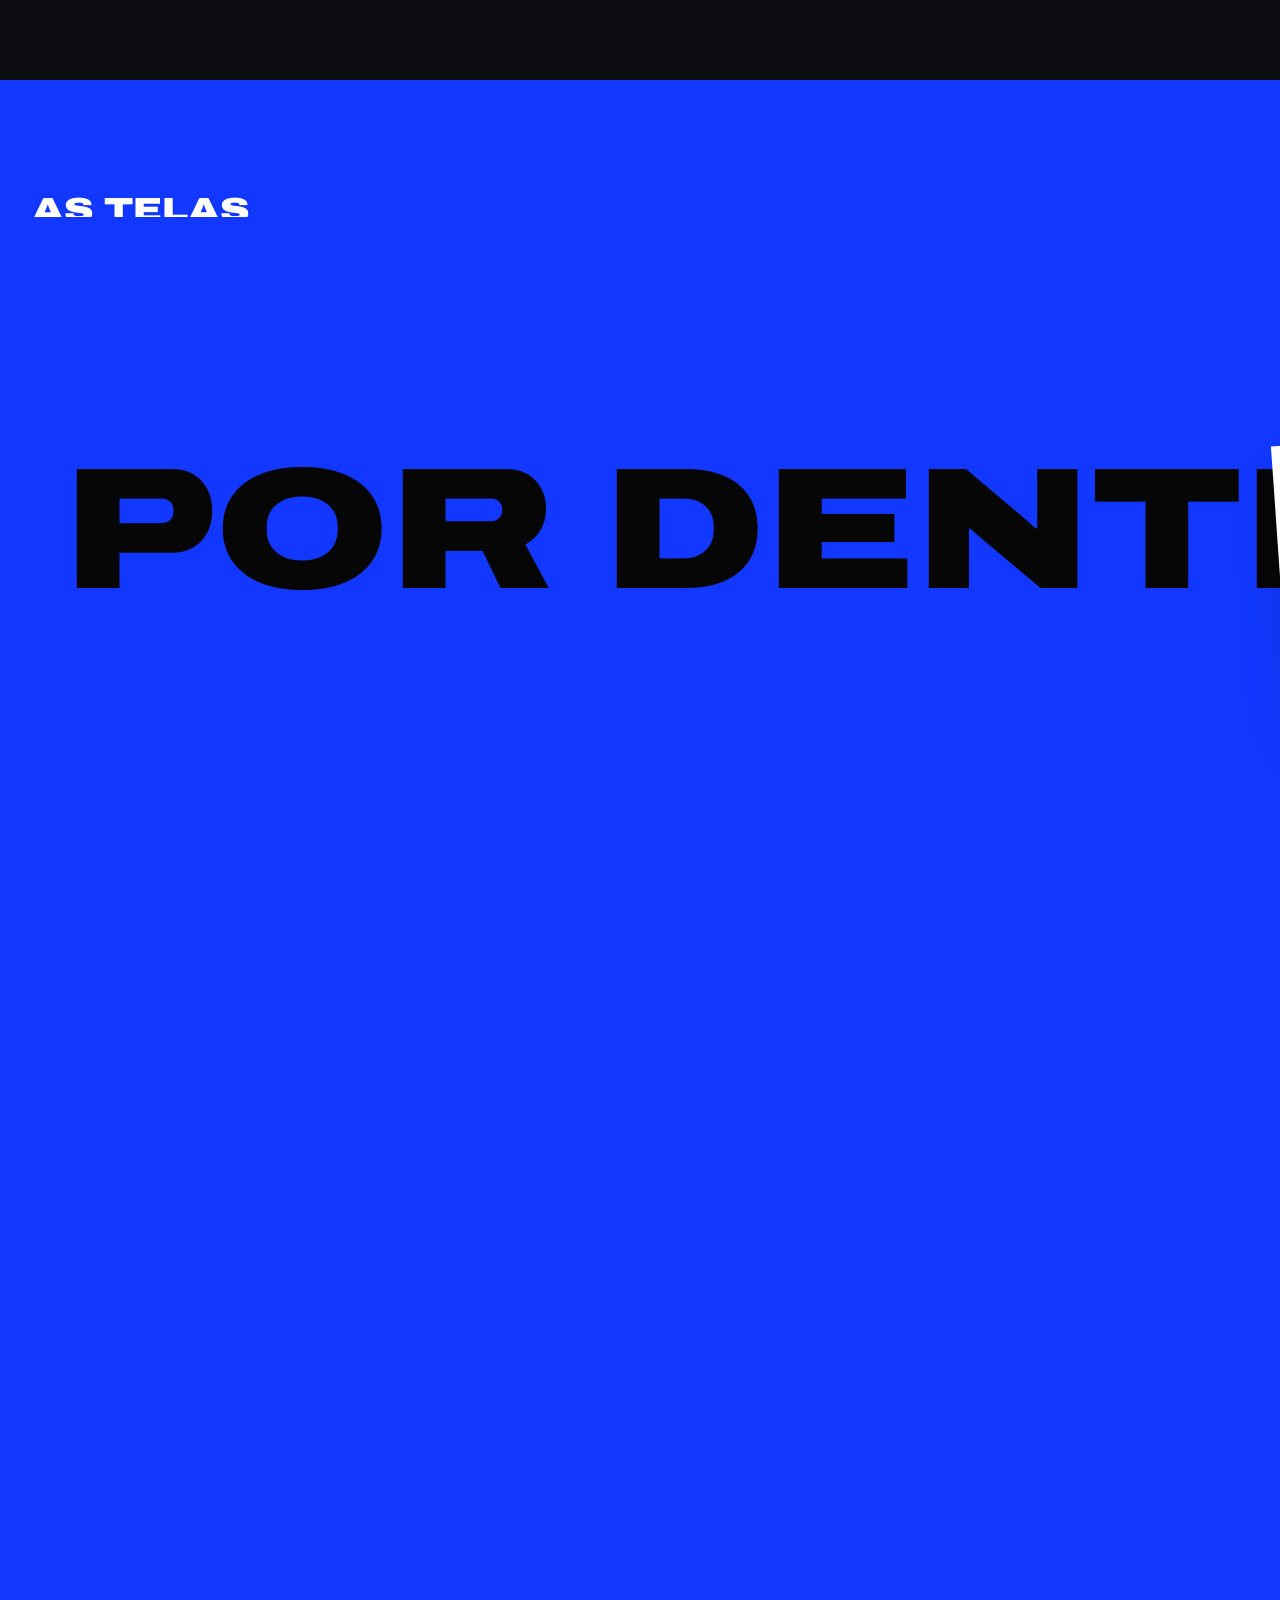
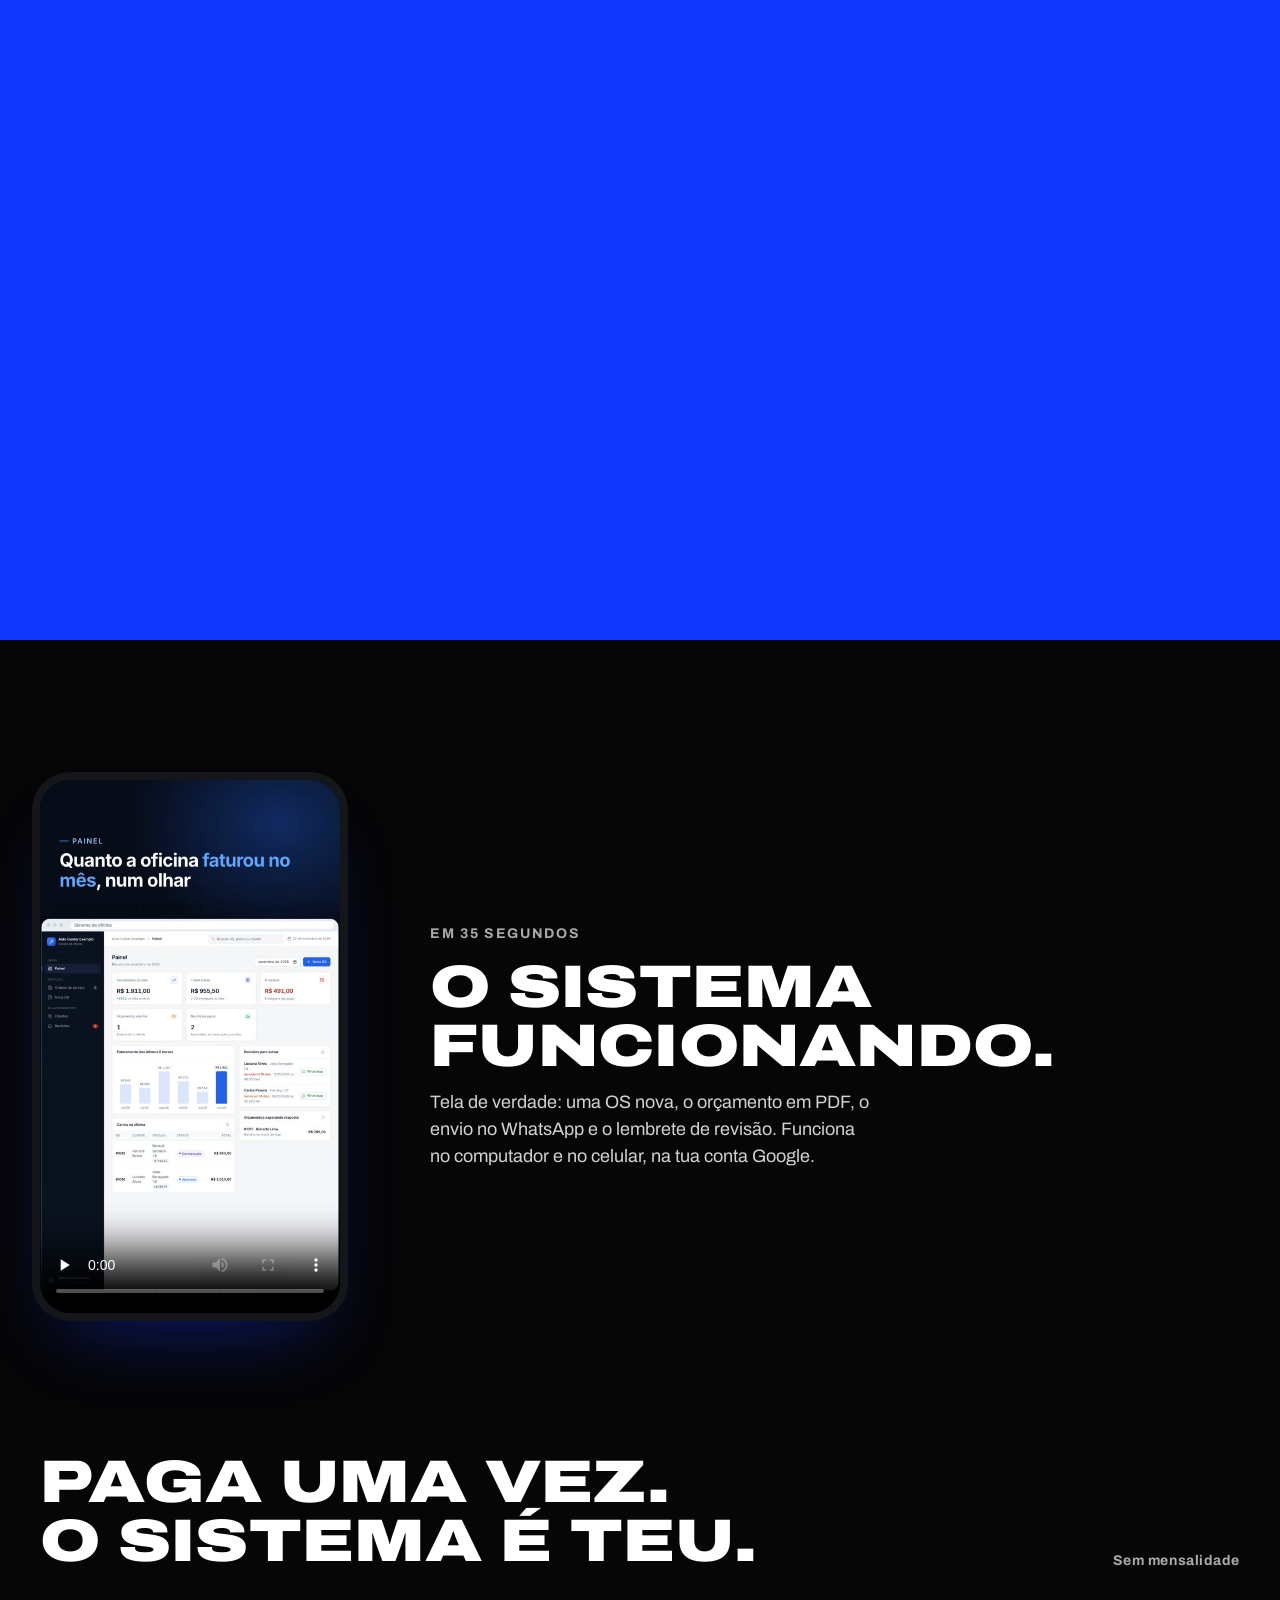
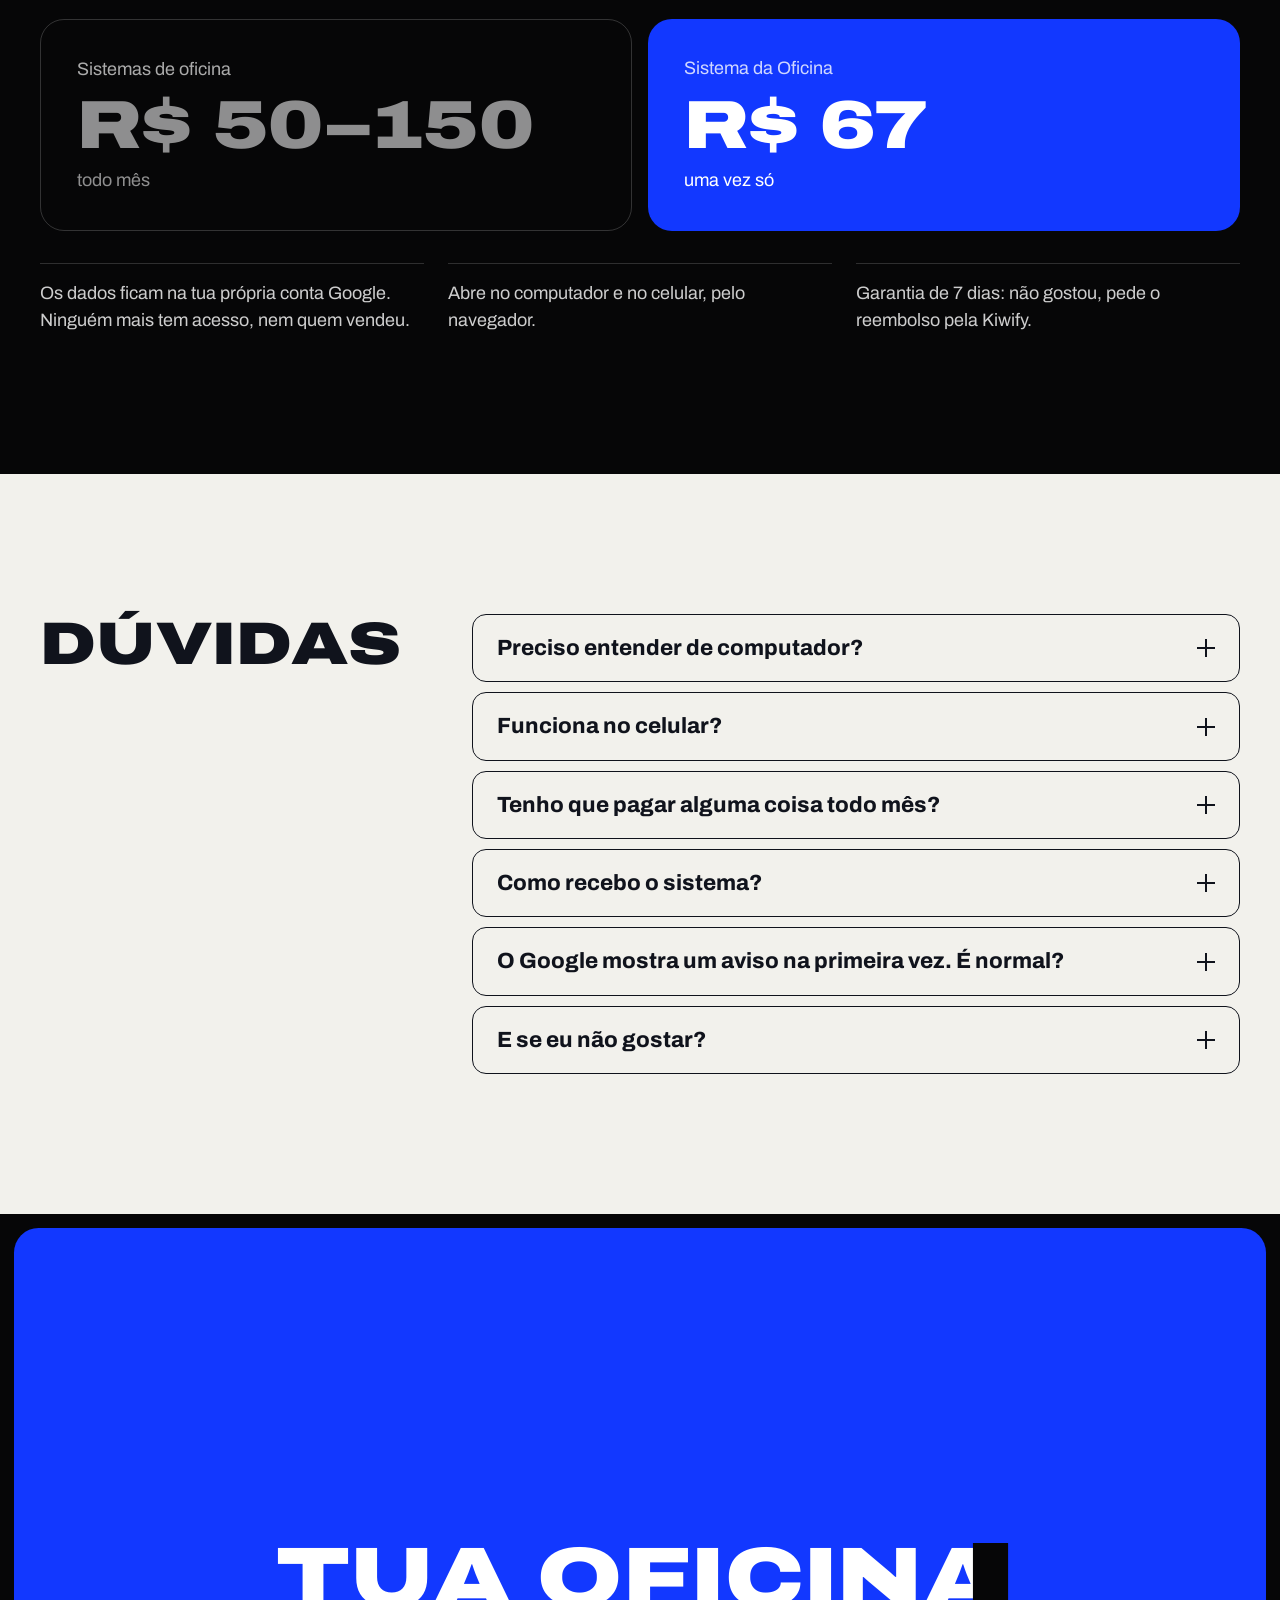
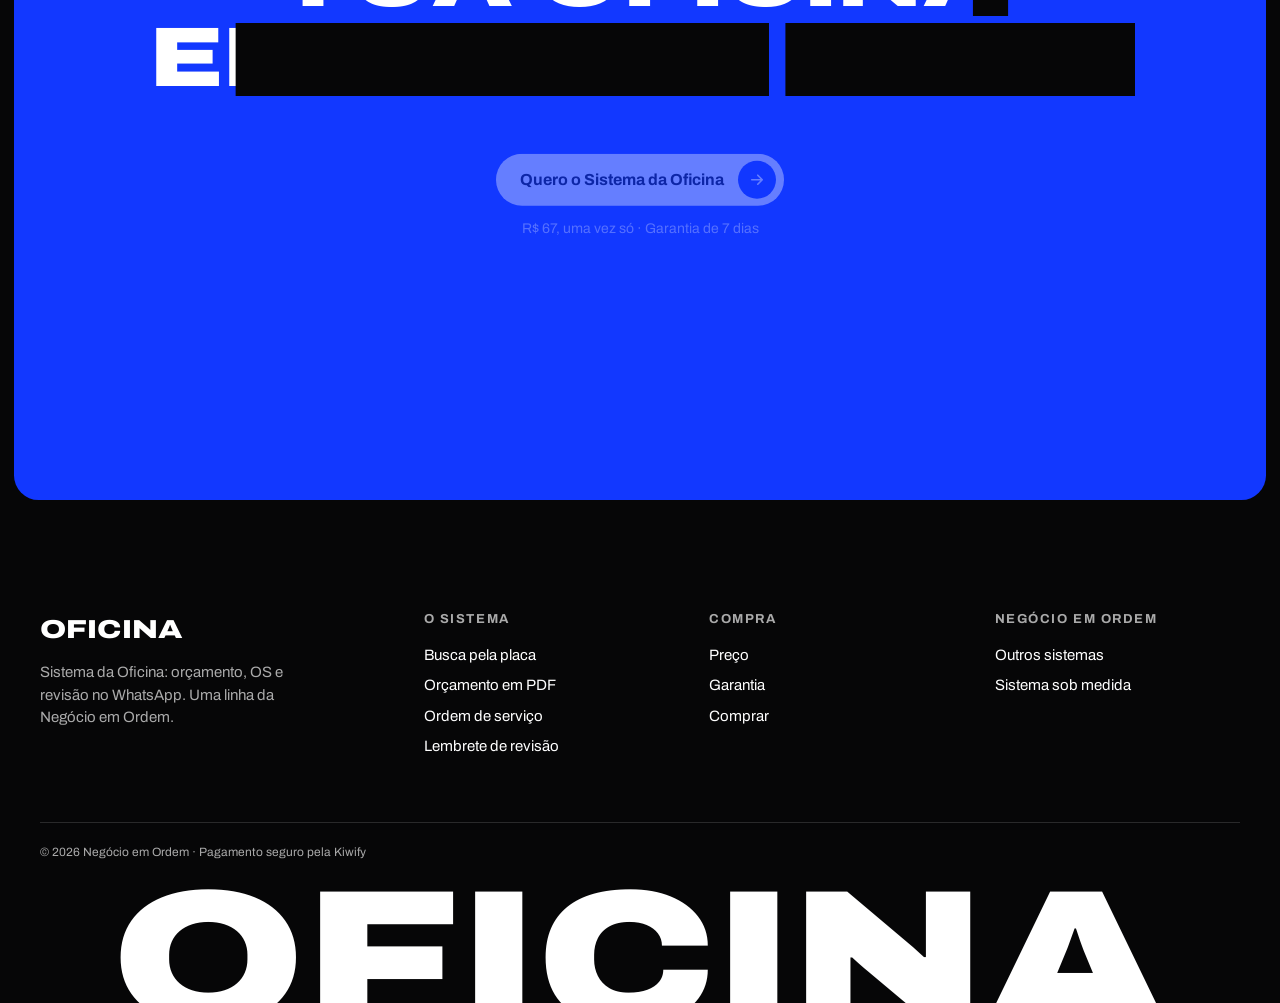
==== commit 0da0f77d: "Oficina: rolagem por etapas mais ágil (animação curta e redirecionável, gesto novo detectado sem esp" ====
--- a/oficina/index.html
+++ b/oficina/index.html
@@ -11,7 +11,7 @@
   <meta name="referrer" content="strict-origin-when-cross-origin">
   <meta name="theme-color" content="#1238ff">
   <link rel="icon" href="./favicon.svg" type="image/svg+xml">
-  <script type="module" crossorigin src="./assets/index-FBkSuh8A.js"></script>
+  <script type="module" crossorigin src="./assets/index-Dtm5hyO5.js"></script>
   <link rel="stylesheet" crossorigin href="./assets/index-BFYhTrAu.css">
 </head>
 <body>
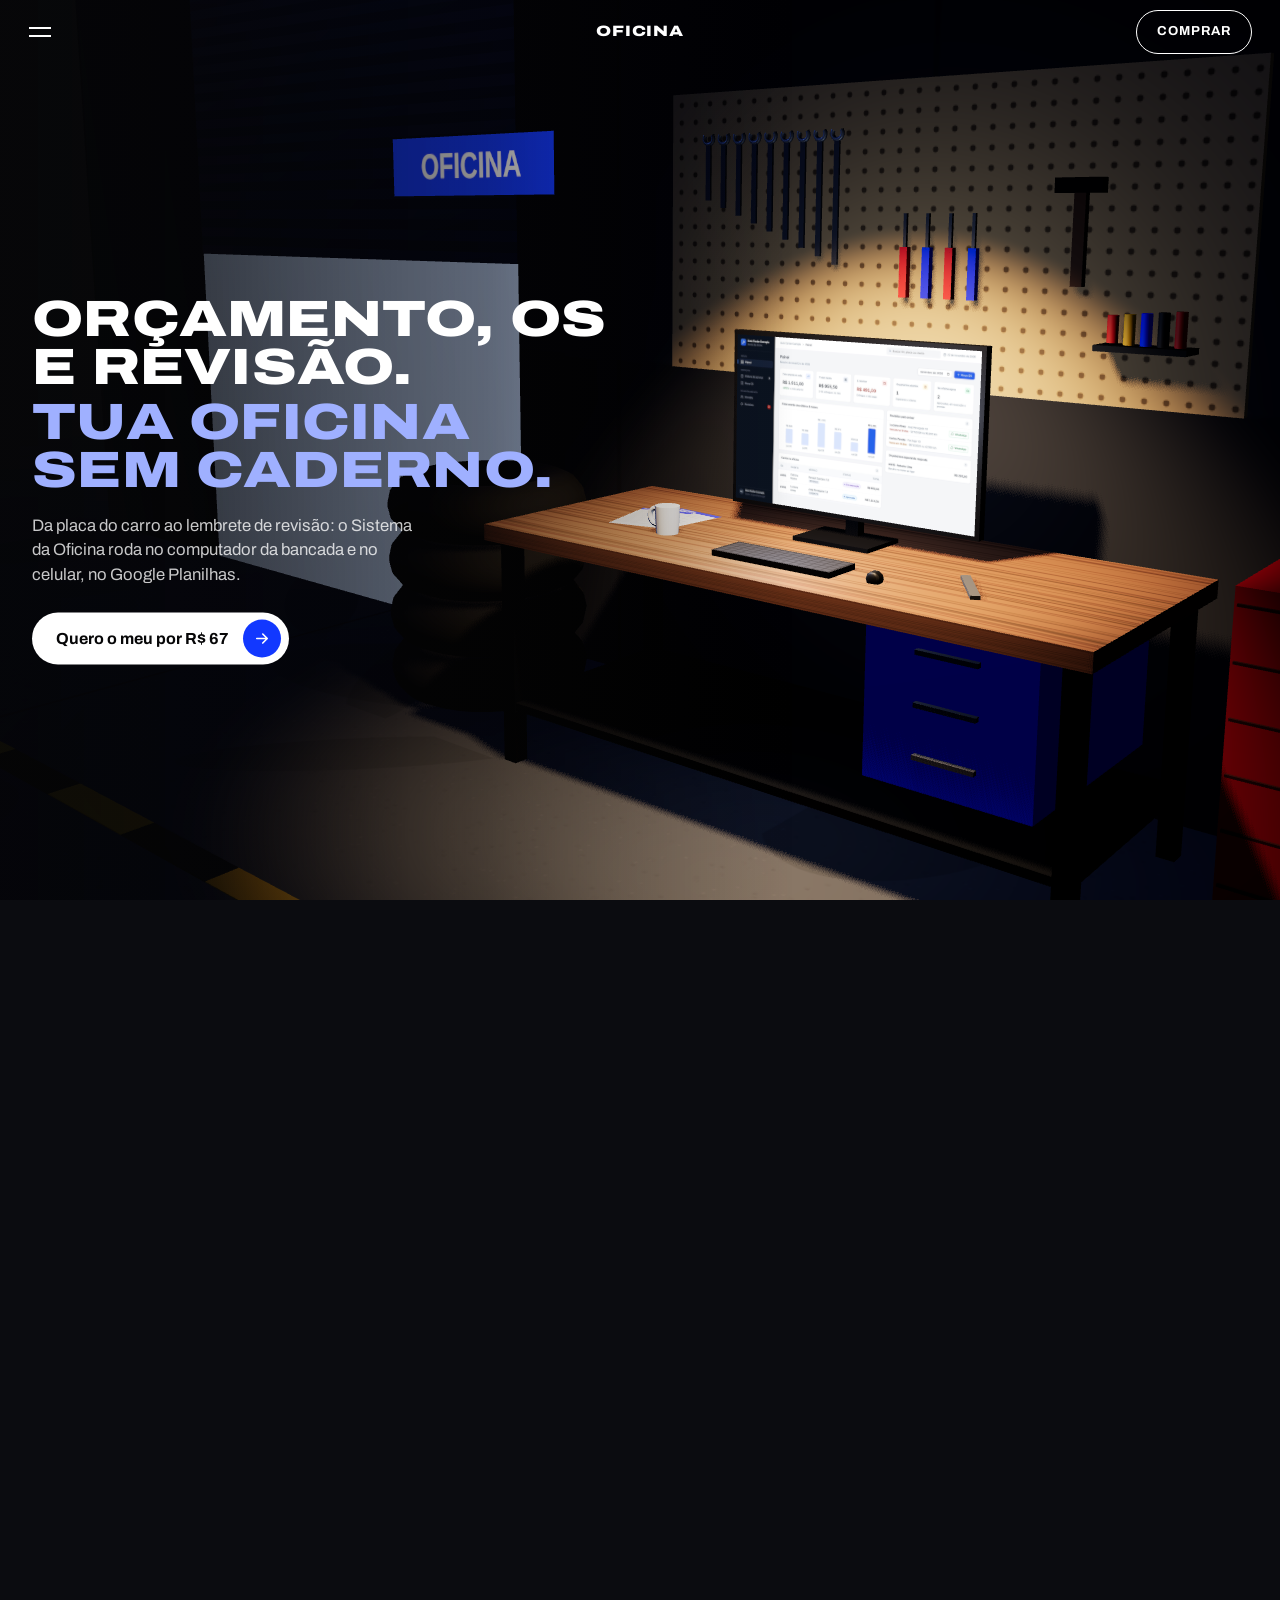
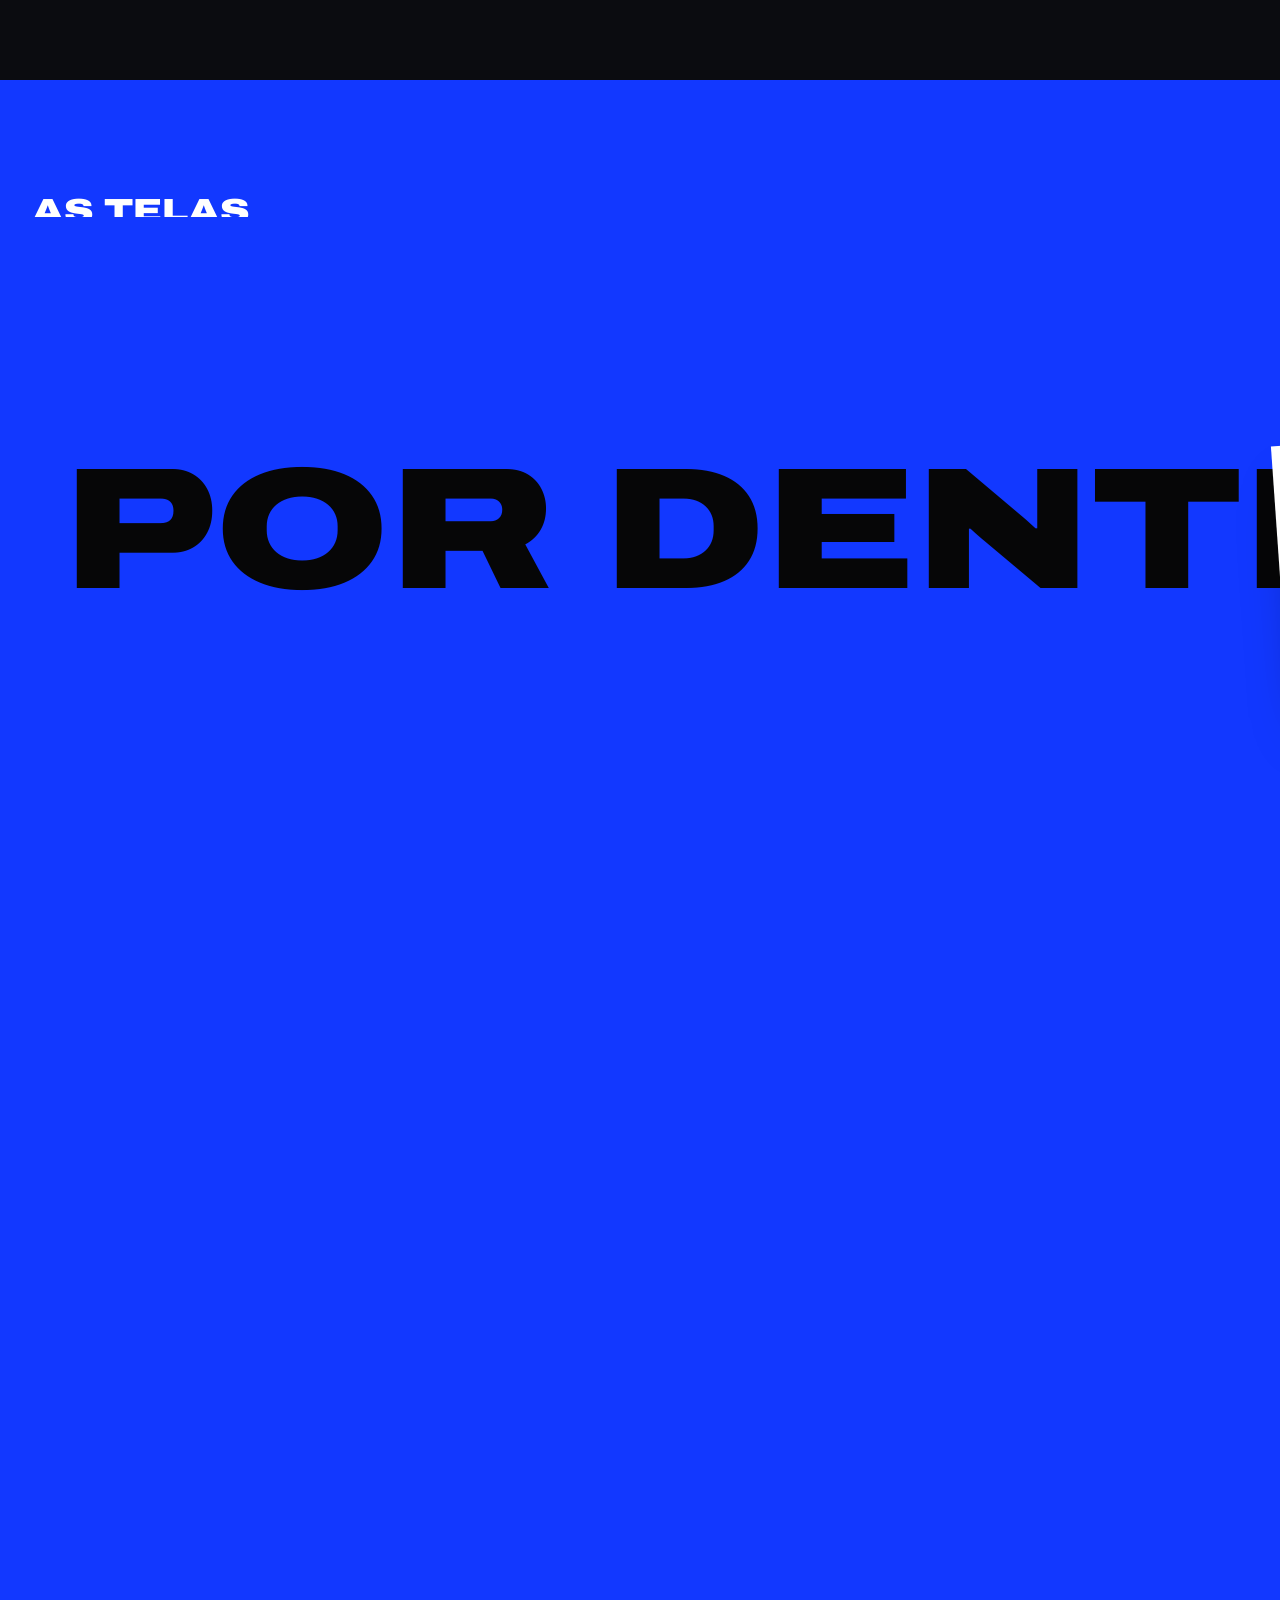
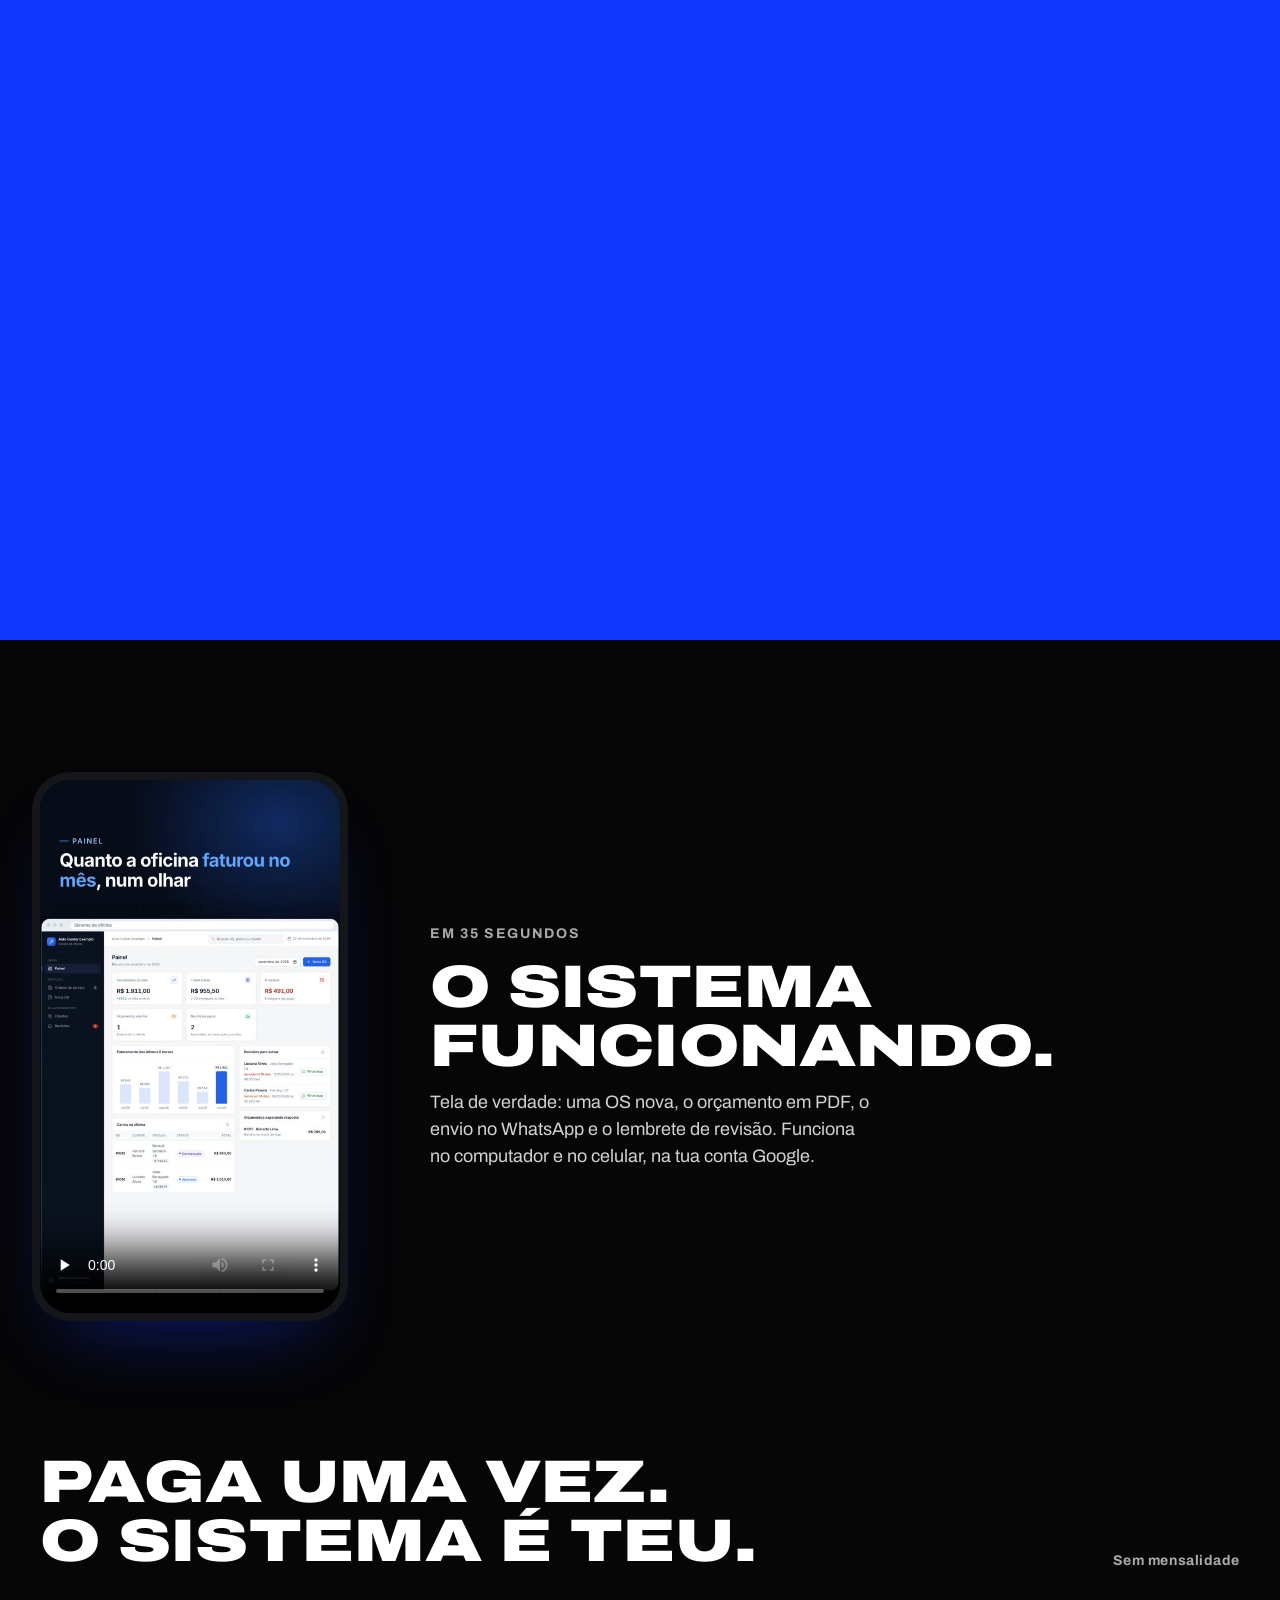
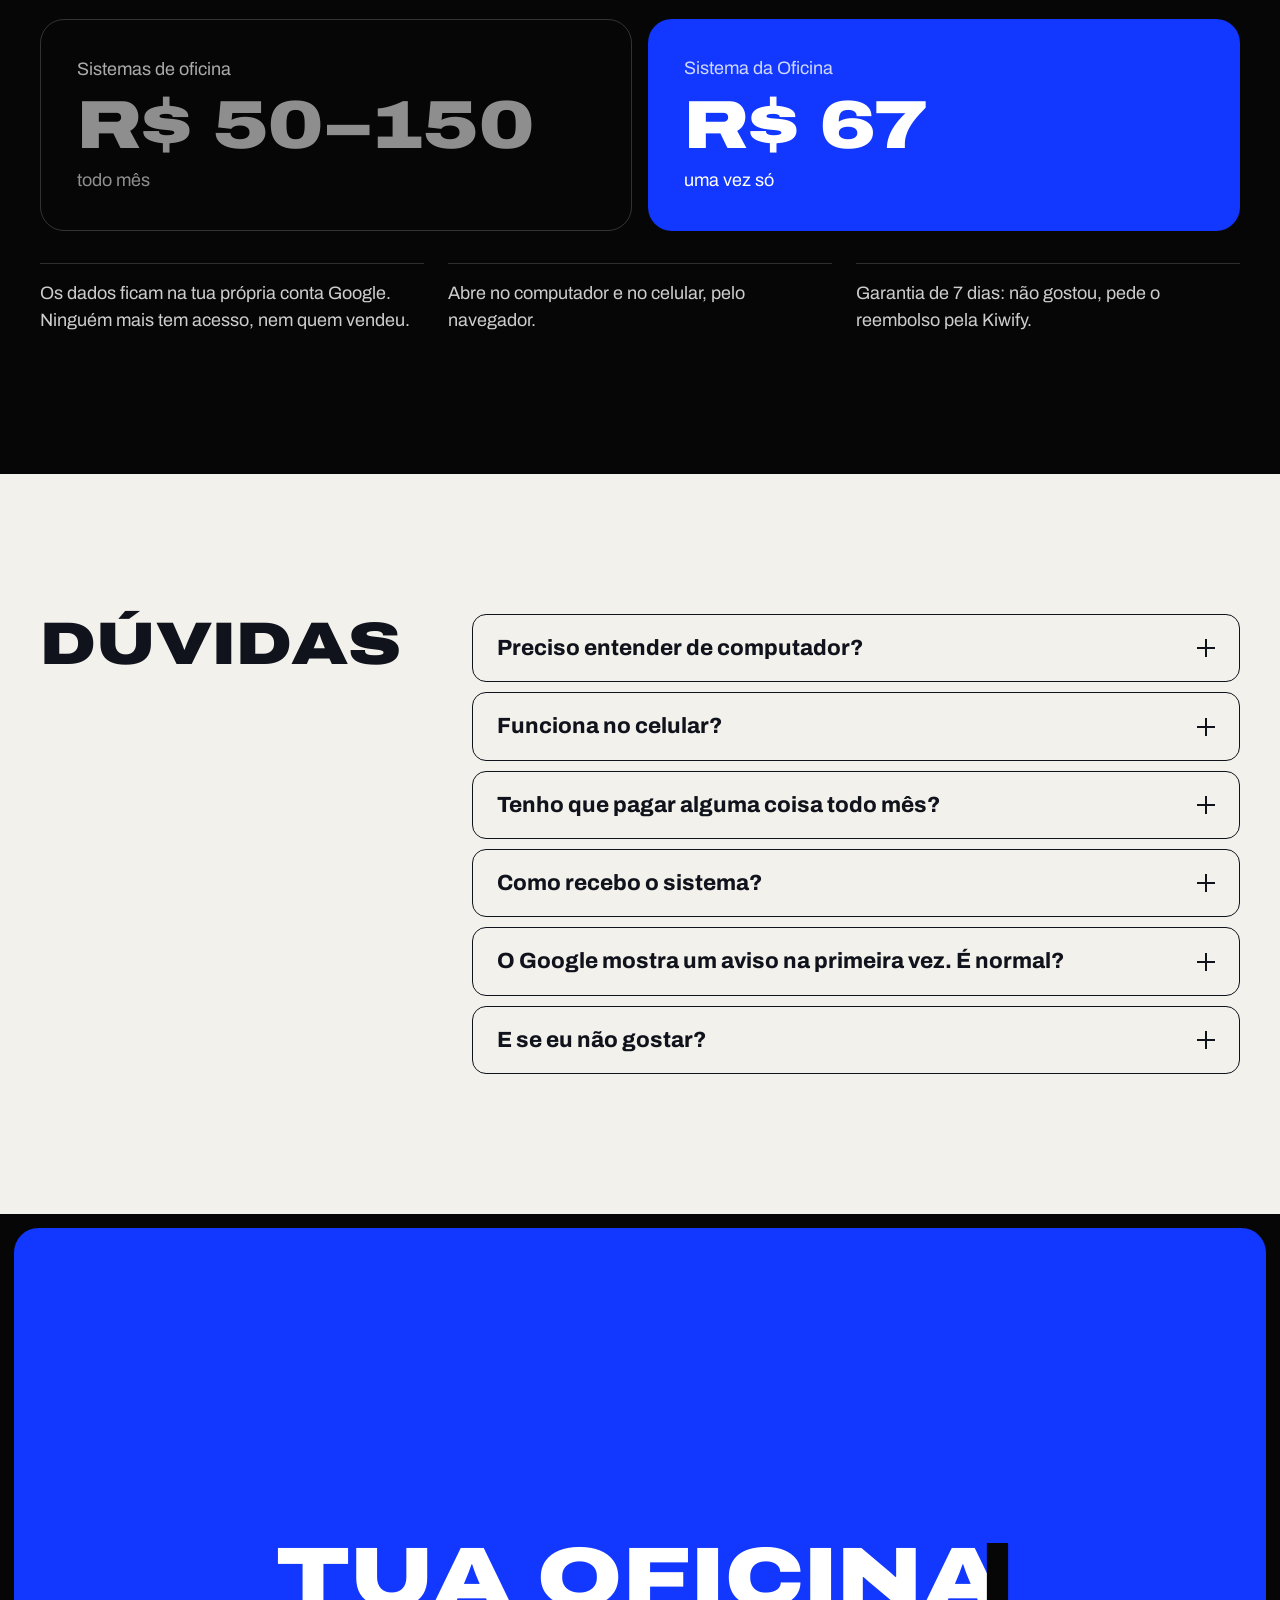
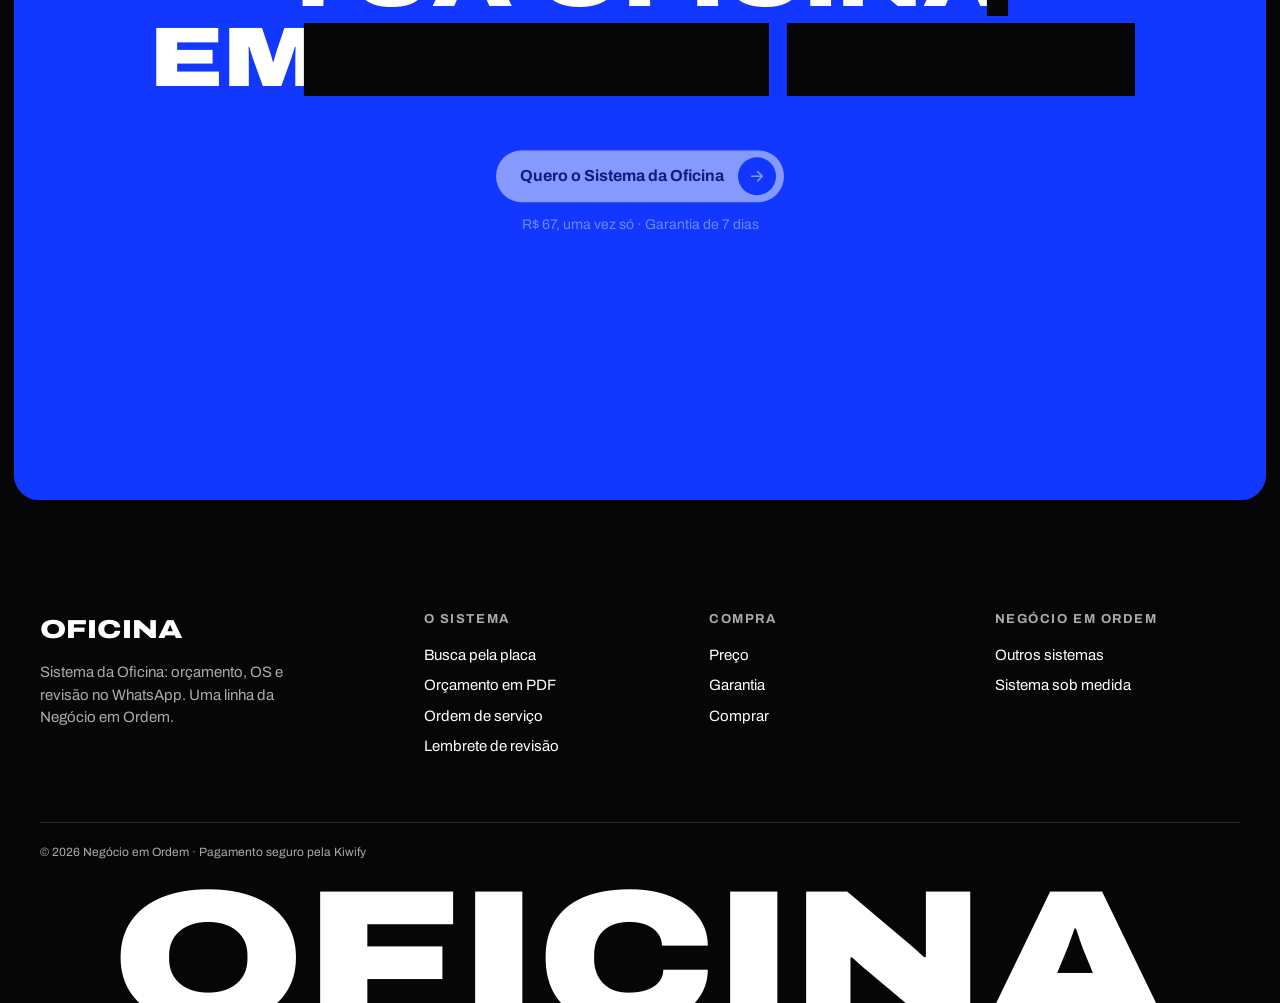
==== commit ad57c113: "Oficina: chegada mais lenta (abertura → 1º → 2º recurso) com trava maior para não pular etapas; rest" ====
--- a/oficina/index.html
+++ b/oficina/index.html
@@ -11,7 +11,7 @@
   <meta name="referrer" content="strict-origin-when-cross-origin">
   <meta name="theme-color" content="#1238ff">
   <link rel="icon" href="./favicon.svg" type="image/svg+xml">
-  <script type="module" crossorigin src="./assets/index-Dtm5hyO5.js"></script>
+  <script type="module" crossorigin src="./assets/index-DXixo3hP.js"></script>
   <link rel="stylesheet" crossorigin href="./assets/index-BFYhTrAu.css">
 </head>
 <body>
